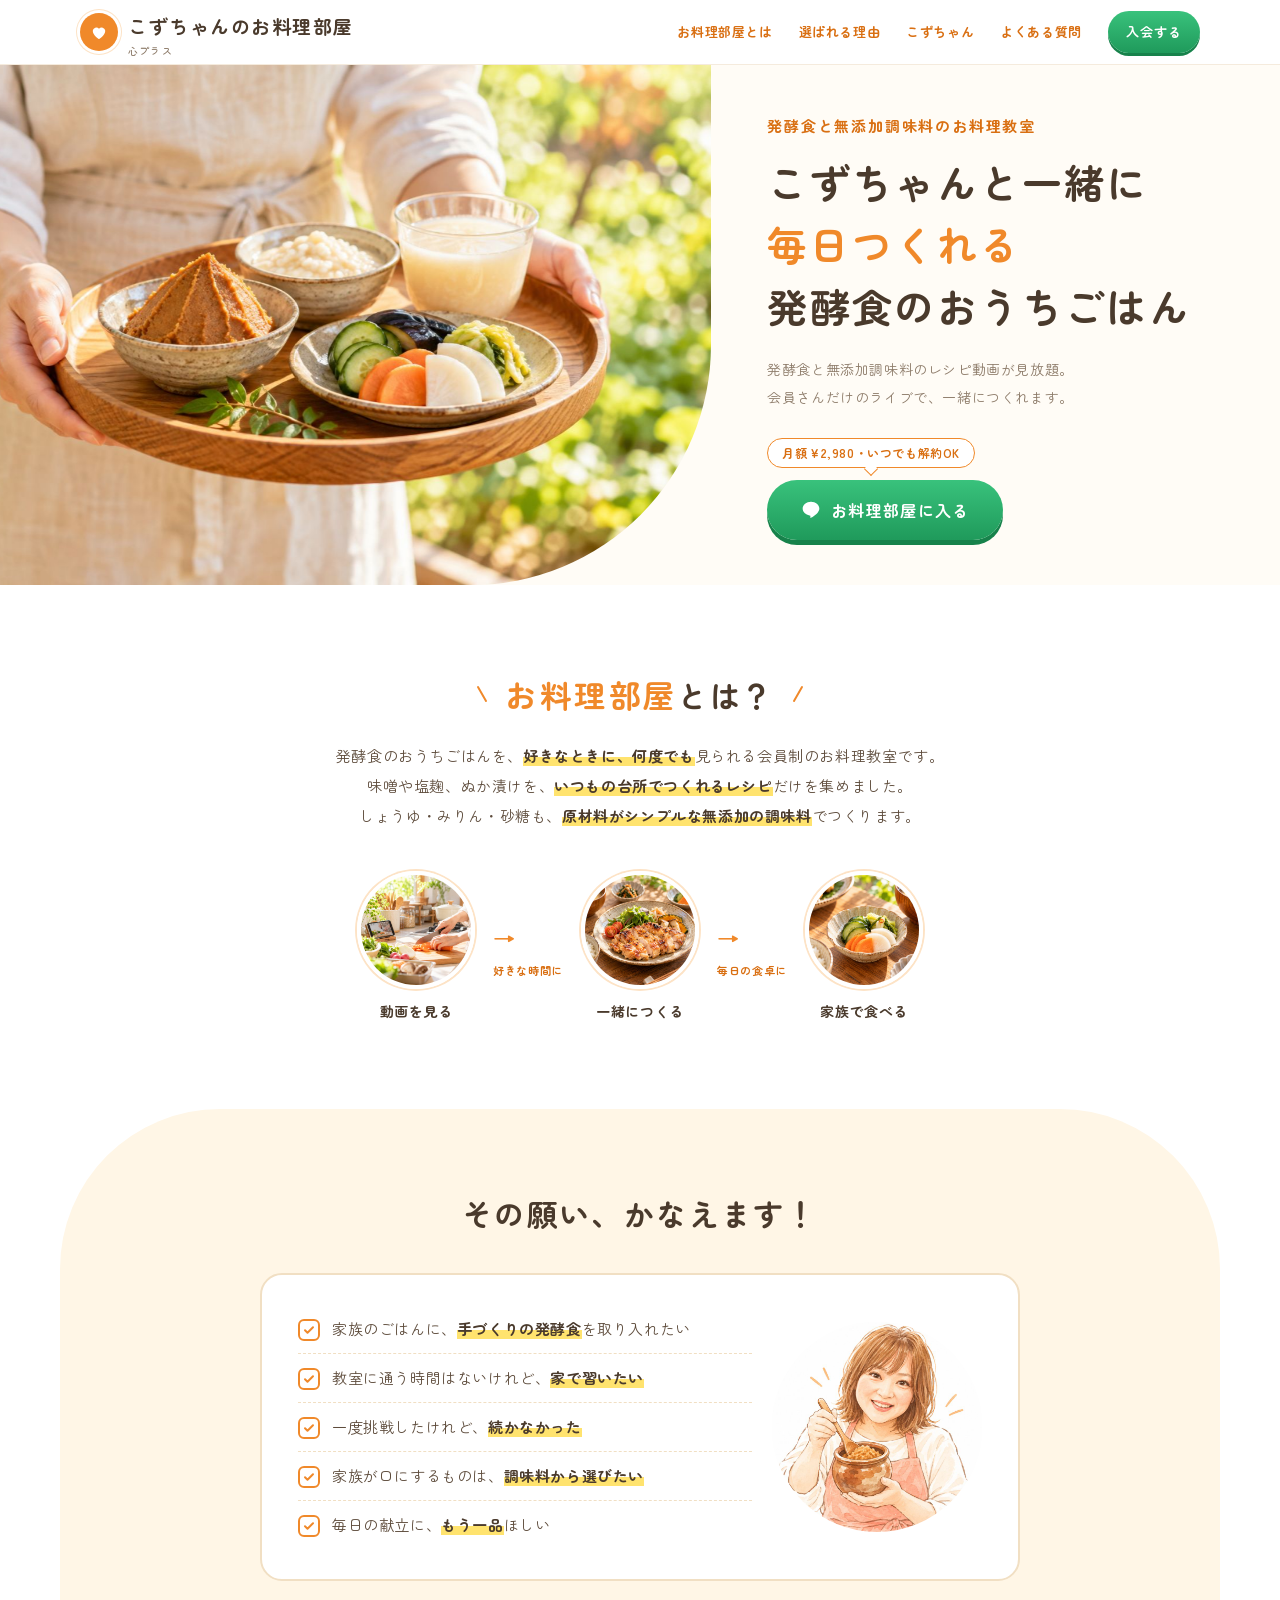
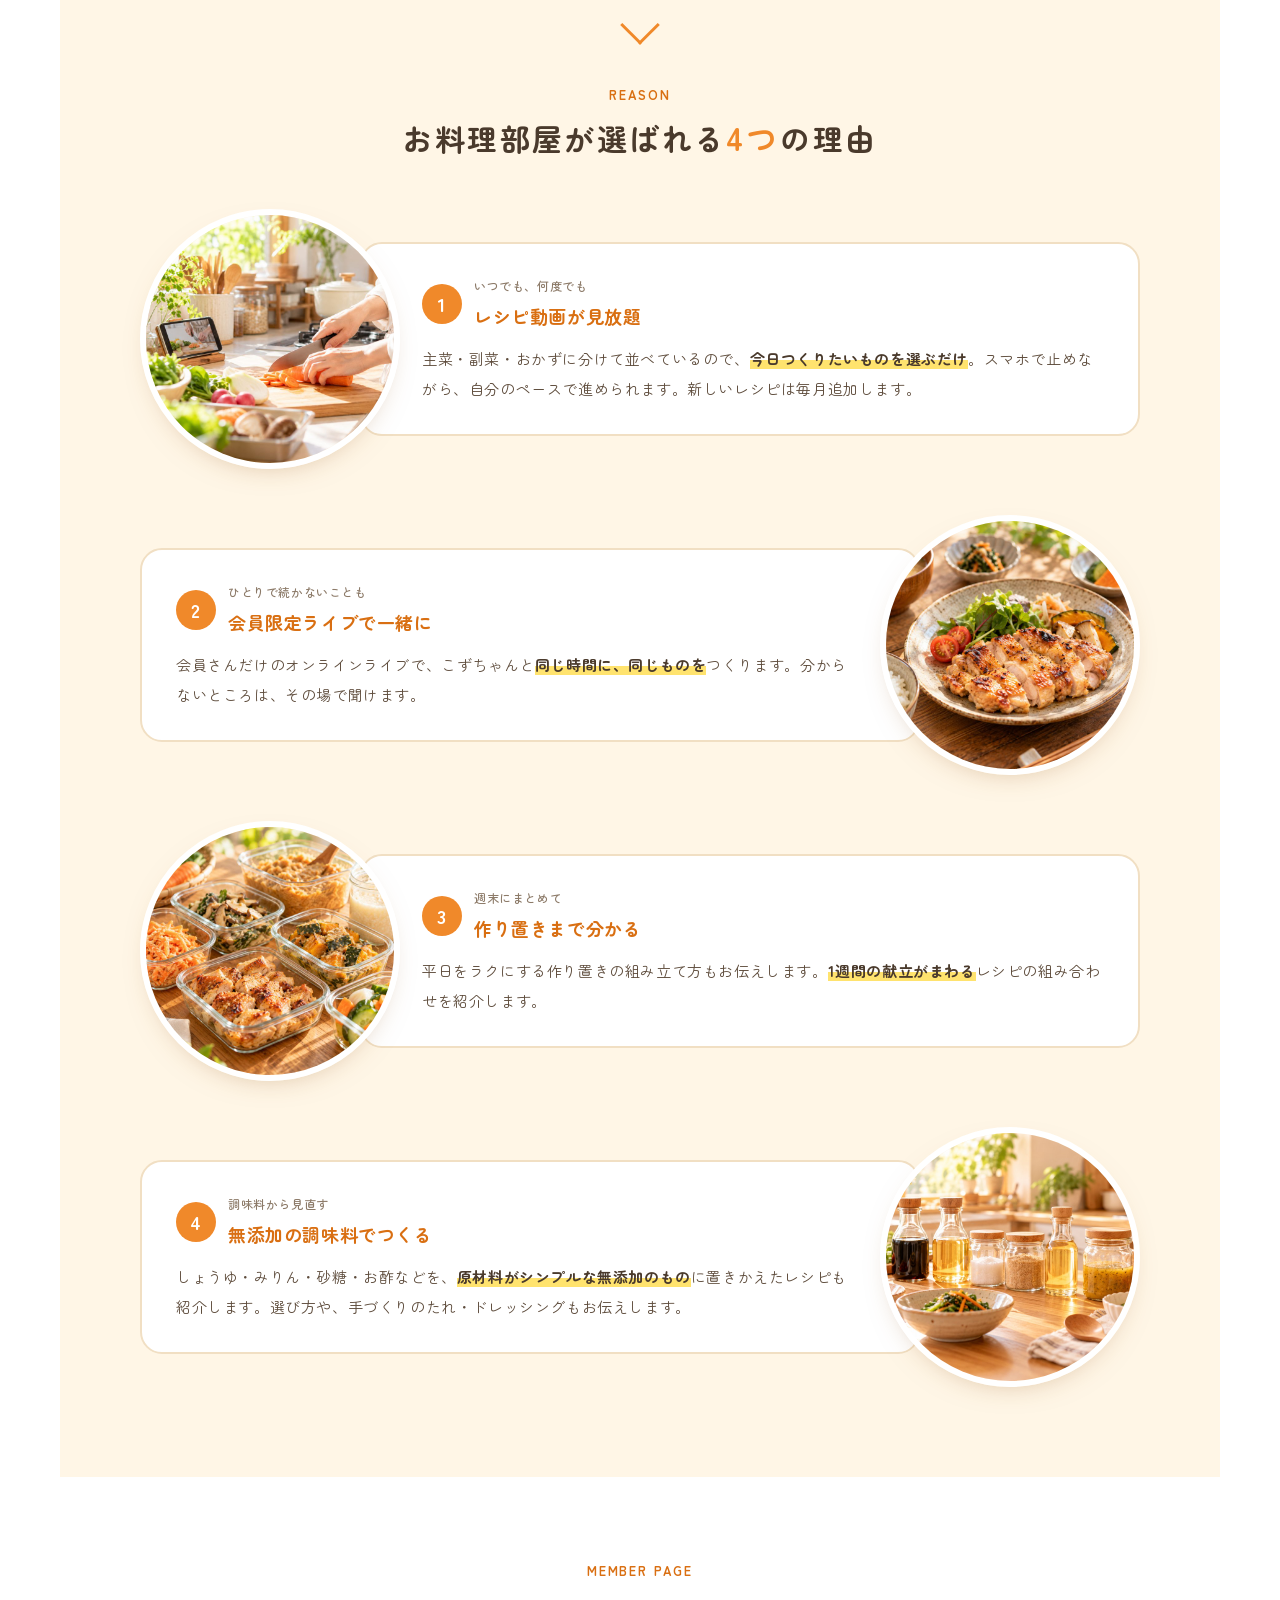
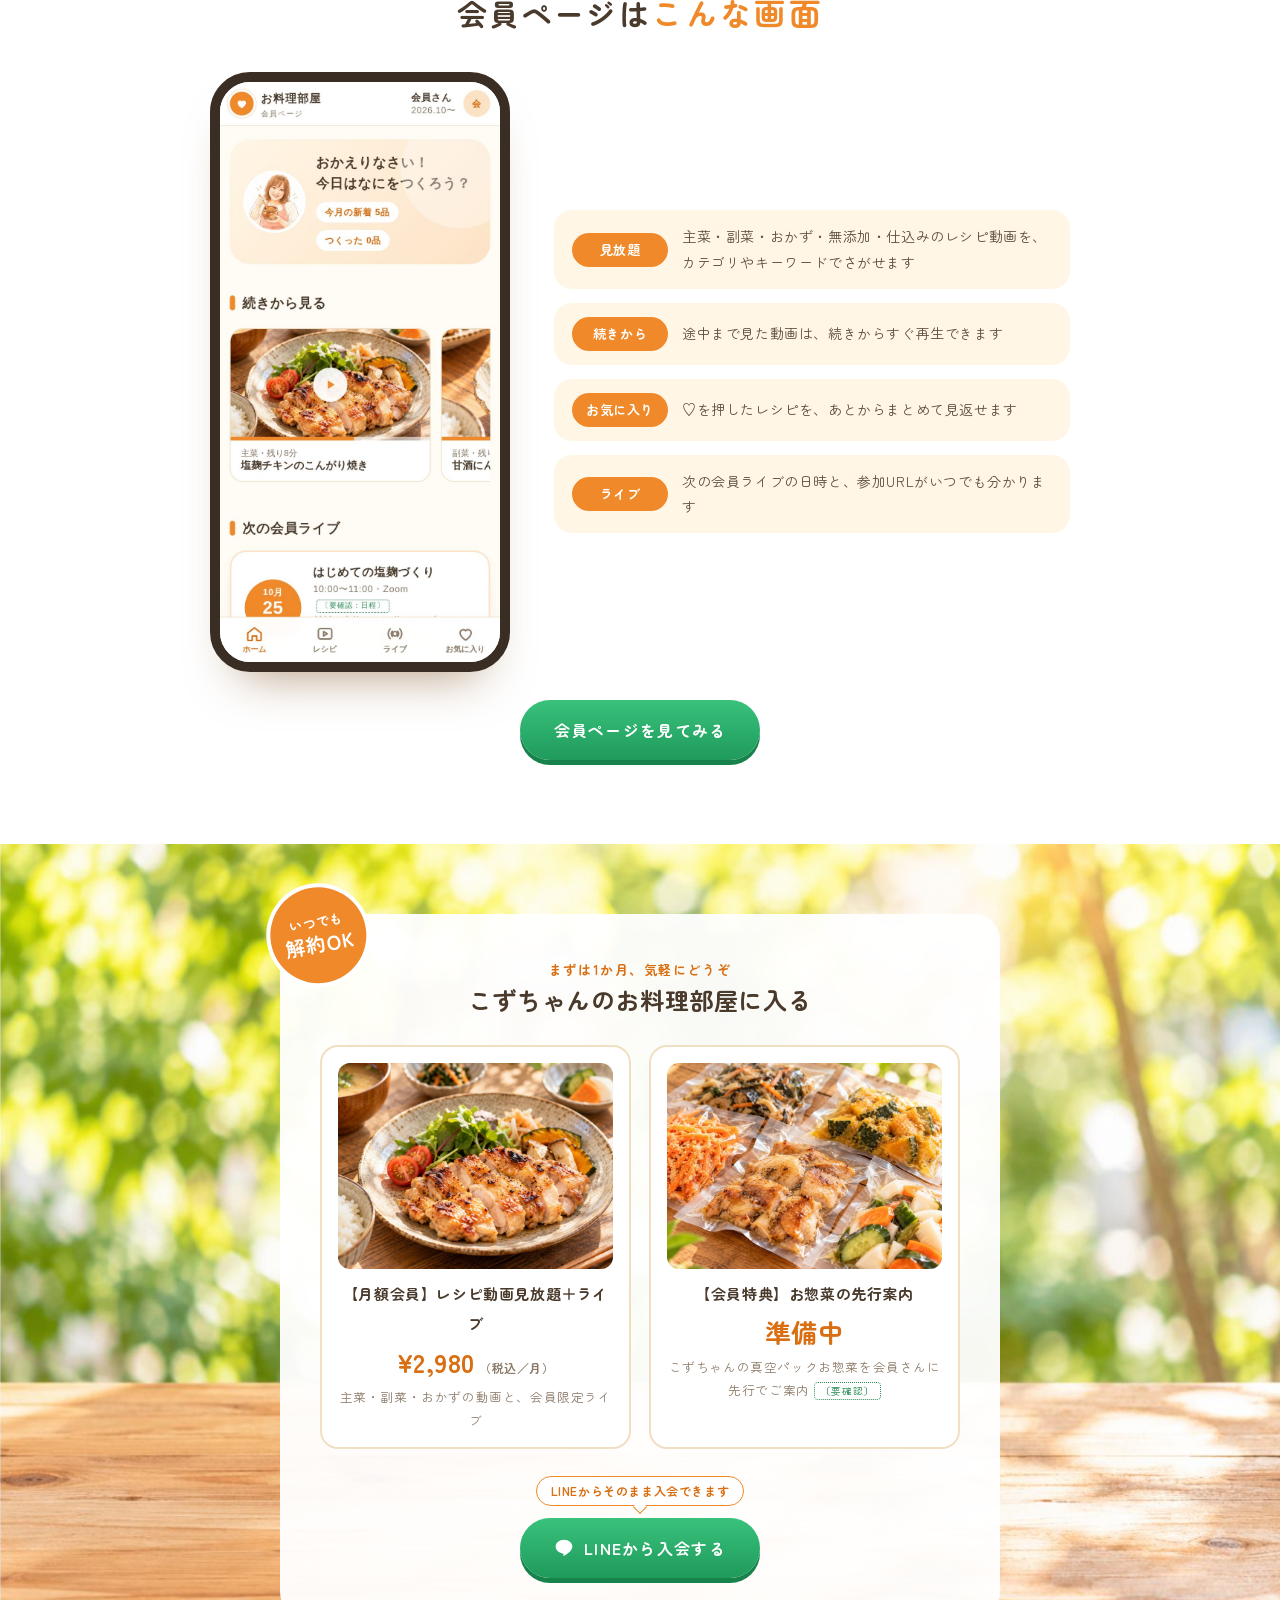
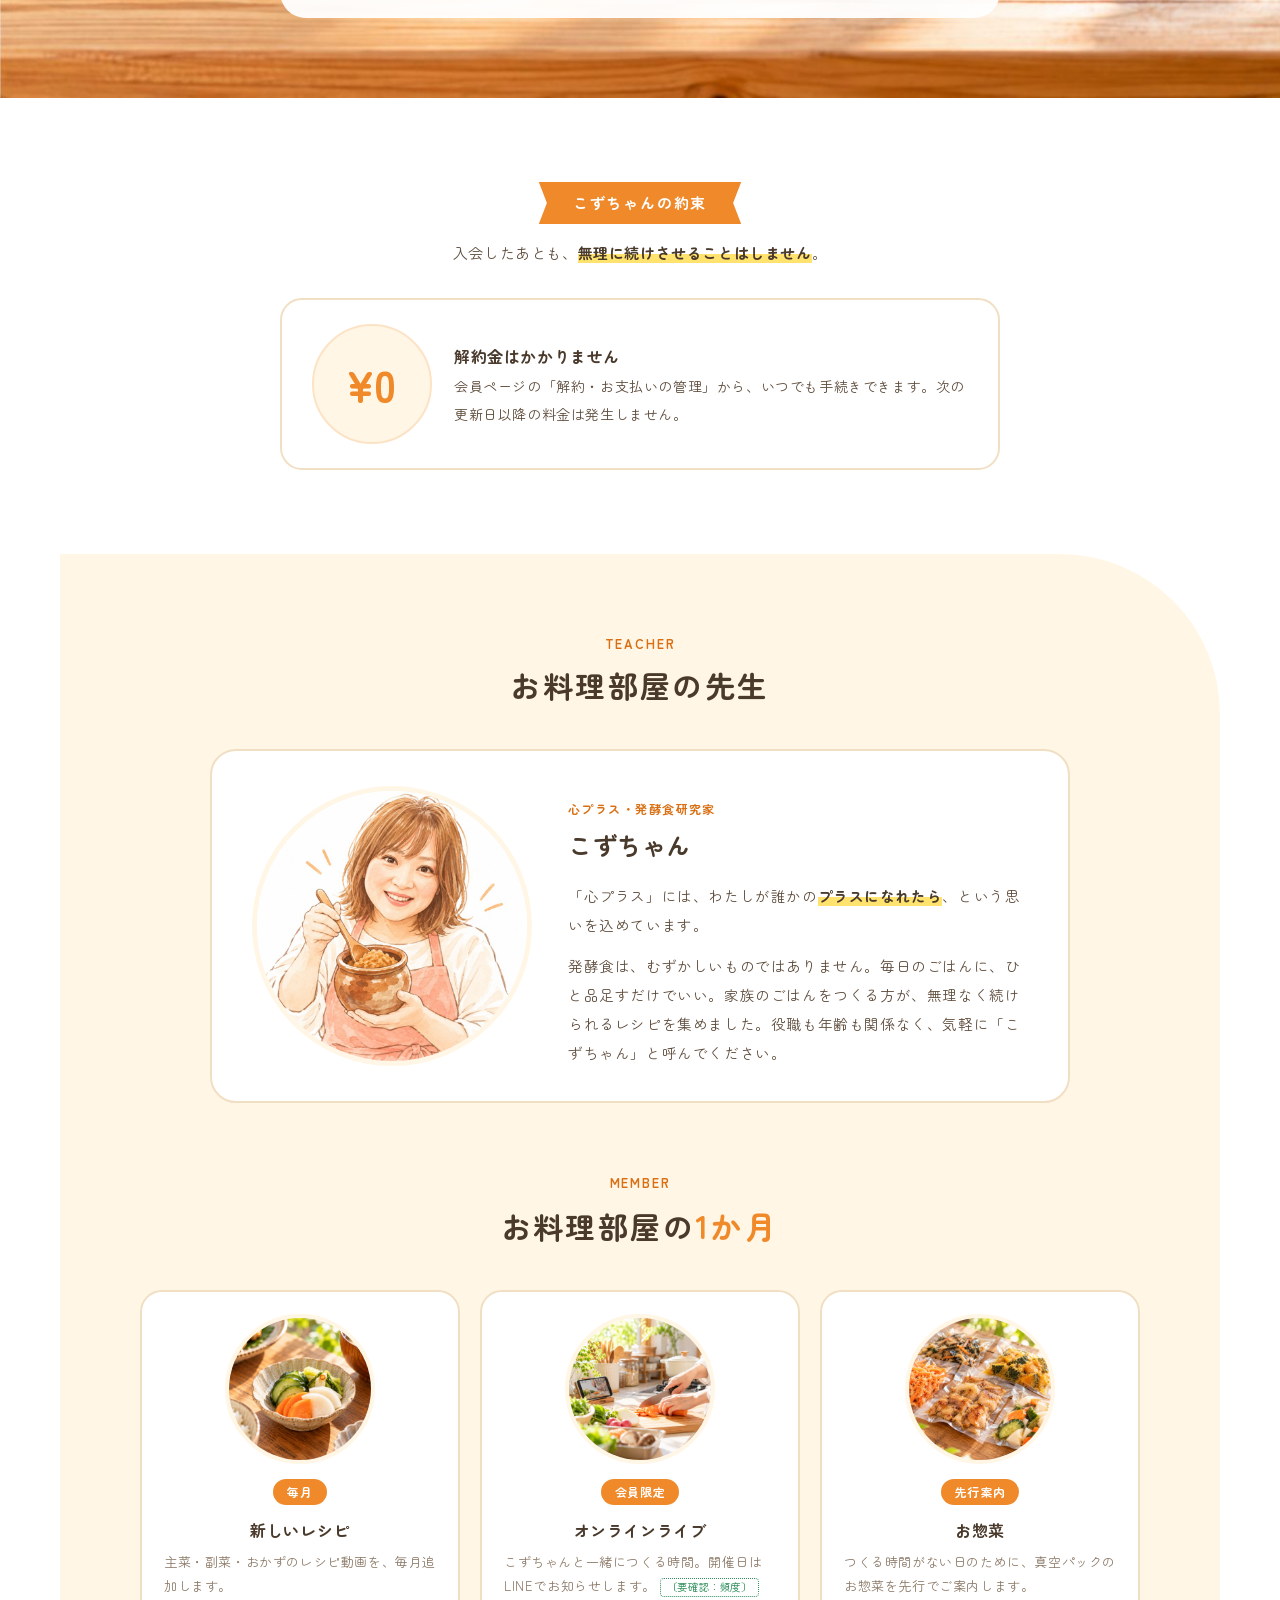
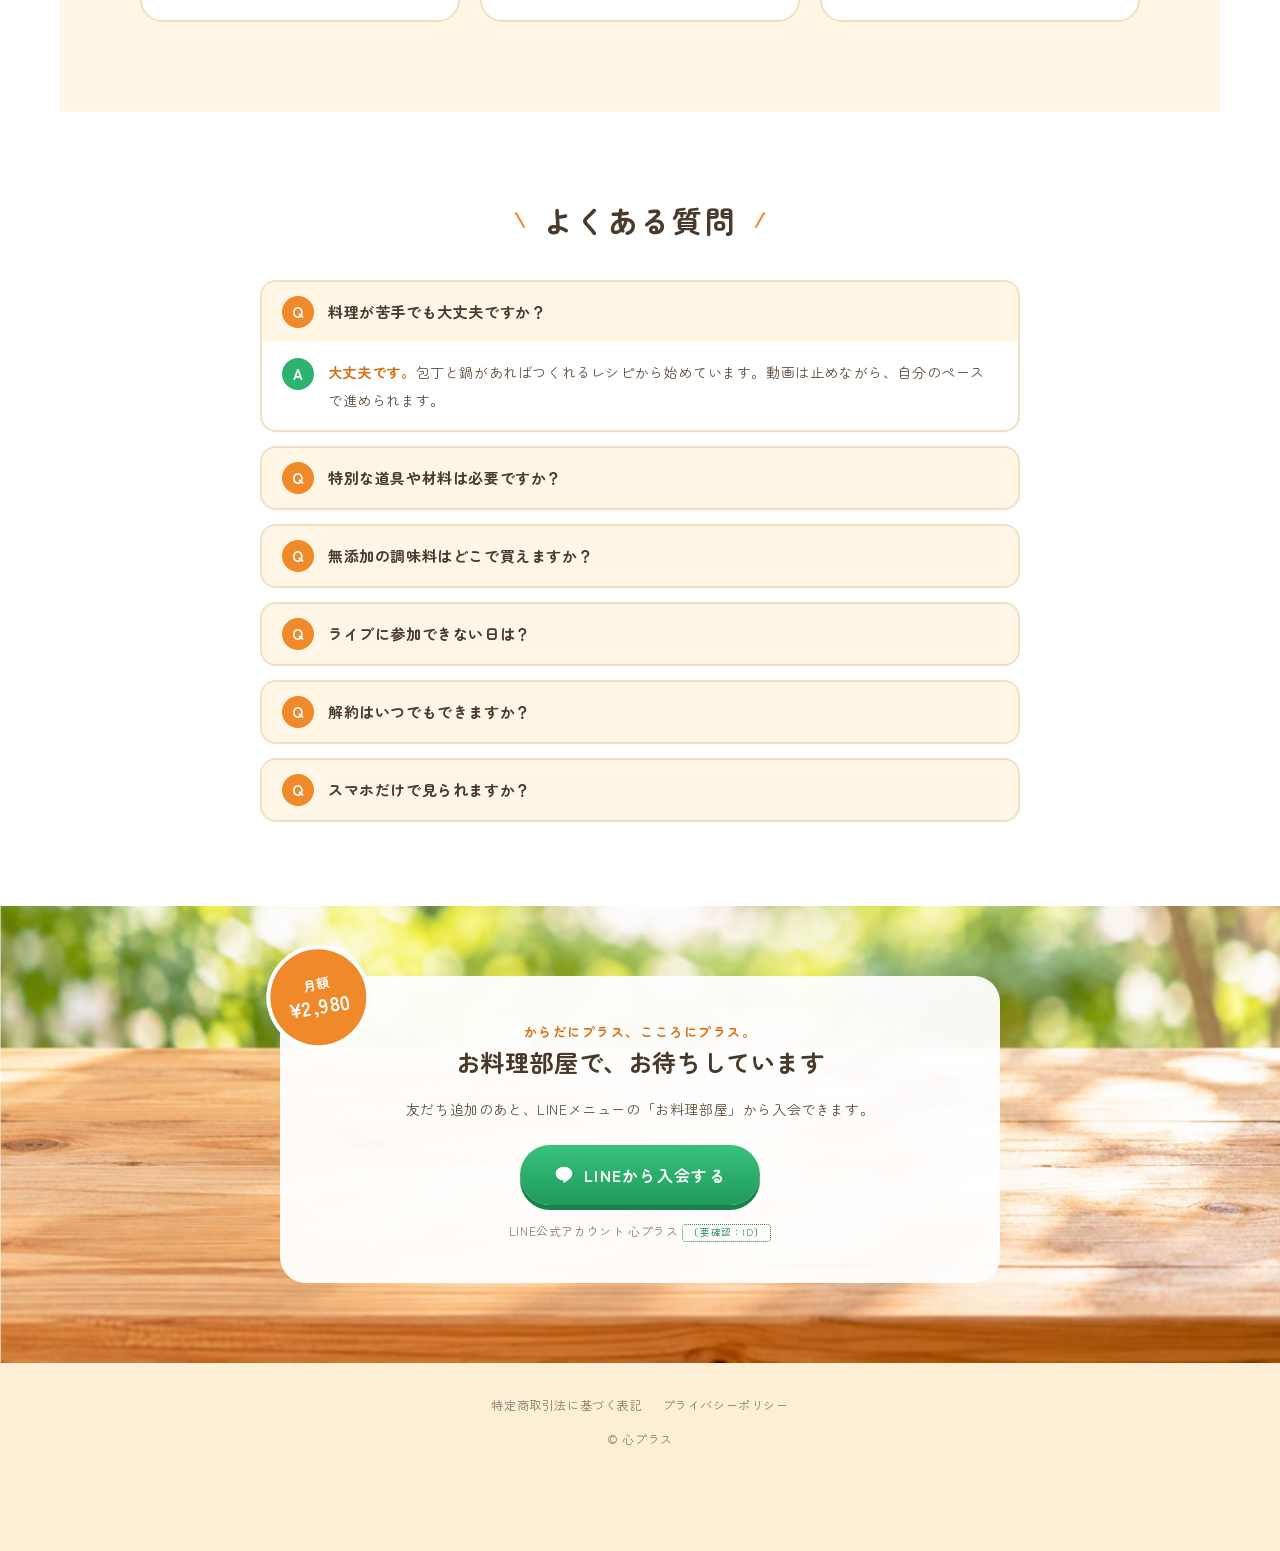
==== kokoro-lp/index.html @ d1069037 "会員ページ(見放題)作り直し・特商法/プライバシーポリシー追加" ====
<!doctype html>
<html lang="ja">
<head>
<meta charset="utf-8">
<meta name="viewport" content="width=device-width, initial-scale=1">
<title>こずちゃんのお料理部屋｜発酵食と無添加調味料のオンライン料理教室・月額制｜心プラス（石川）</title>
<meta name="description" content="こずちゃんと一緒に、毎日つくれる発酵食と無添加調味料のおうちごはん。主菜・副菜・おかずのレシピ動画見放題と会員限定ライブ。月額2,980円・いつでも解約OK。">
<meta name="robots" content="noindex,nofollow">
<meta name="theme-color" content="#F0892A">
<link rel="preconnect" href="https://fonts.googleapis.com">
<link rel="preconnect" href="https://fonts.gstatic.com" crossorigin>
<link rel="stylesheet" href="https://fonts.googleapis.com/css2?family=Zen+Maru+Gothic:wght@400;500;700&display=swap">
<link rel="stylesheet" href="style.css">
<link rel="stylesheet" href="ui.css">
<style>
.mshow{display:grid;grid-template-columns:300px 1fr;gap:44px;align-items:center;max-width:860px;margin:34px auto 0}
.mphone{border:10px solid #3a2e24;border-radius:40px;overflow:hidden;aspect-ratio:390/780;box-shadow:0 30px 50px -30px rgba(120,70,20,.6);background:#fff}
.mphone img{width:100%;height:100%;object-fit:cover;object-position:top}
.mlist{display:grid;gap:14px}
.mlist li{display:grid;grid-template-columns:96px 1fr;gap:14px;align-items:center;background:var(--cream);border-radius:18px;padding:14px 18px}
.mlist b{display:grid;place-items:center;background:var(--orange);color:#fff;border-radius:999px;font-size:13px;padding:4px 0}
.mlist span{font-size:14px;line-height:1.8}
@media(max-width:760px){.mshow{grid-template-columns:1fr;gap:26px}.mphone{width:min(250px,70vw);margin:0 auto}.mlist li{grid-template-columns:84px 1fr;padding:12px 14px}}
</style>
</head>
<body>

<header class="hd">
  <div class="w">
    <a class="logo" href="#top"><i><svg width="20" height="20" viewBox="0 0 24 24" fill="#fff" aria-hidden="true"><path d="M12 20.5s-7.5-4.4-7.5-10A4.3 4.3 0 0 1 12 8a4.3 4.3 0 0 1 7.5 2.5c0 5.6-7.5 10-7.5 10z"/></svg></i><span>こずちゃんのお料理部屋<small>心プラス</small></span></a>
    <nav class="nav">
      <a href="#about">お料理部屋とは</a>
      <a href="#reason">選ばれる理由</a>
      <a href="#teacher">こずちゃん</a>
      <a href="#faq">よくある質問</a>
      <a class="btn btn--s" href="#join">入会する</a>
    </nav>
  </div>
</header>

<section class="hero" id="top">
  <div class="hero-grid">
    <div class="hero-ph"><img src="img/hero.jpg" alt="味噌・麹・ぬか漬け・甘酒をのせたお盆" fetchpriority="high"></div>
    <div class="hero-tx">
      <p class="ey">発酵食と無添加調味料のお料理教室</p>
      <h1>こずちゃんと一緒に<br><span>毎日つくれる</span><br>発酵食のおうちごはん</h1>
      <p class="sub">発酵食と無添加調味料のレシピ動画が見放題。<br>会員さんだけのライブで、一緒につくれます。</p>
      <div class="cta-wrap" style="text-align:inherit">
        <span class="bubble">月額 ¥2,980・いつでも解約OK</span><br>
        <a class="btn" href="#join"><svg width="20" height="20" viewBox="0 0 24 24" fill="currentColor" aria-hidden="true"><path d="M12 2C6.48 2 2 5.73 2 10.32c0 4.1 3.55 7.54 8.35 8.2.32.07.77.22.88.5.1.25.07.65.03.9l-.14.85c-.04.25-.2.98.86.53 1.06-.44 5.7-3.36 7.78-5.75C21.1 13.9 22 12.2 22 10.32 22 5.73 17.52 2 12 2z"/></svg>お料理部屋に入る</a>
      </div>
    </div>
  </div>
</section>

<section class="sec" id="about">
  <div class="w">
    <h2 class="h2 ttl"><span><span class="or">お料理部屋</span>とは？</span></h2>
    <p class="lead">発酵食のおうちごはんを、<span class="mk">好きなときに、何度でも</span>見られる会員制のお料理教室です。<br>味噌や塩麹、ぬか漬けを、<span class="mk">いつもの台所でつくれるレシピ</span>だけを集めました。<br>しょうゆ・みりん・砂糖も、<span class="mk">原材料がシンプルな無添加の調味料</span>でつくります。</p>
    <div class="flow">
      <div class="st"><img src="img/online.jpg" alt="スマホでレシピ動画を見ながら料理する様子" loading="lazy">動画を見る</div>
      <div class="ar">→<small>好きな時間に</small></div>
      <div class="st"><img src="img/main.jpg" alt="塩麹で焼いた鶏肉の主菜" loading="lazy">一緒につくる</div>
      <div class="ar">→<small>毎日の食卓に</small></div>
      <div class="st"><img src="img/side.jpg" alt="ぬか漬けの小鉢" loading="lazy">家族で食べる</div>
    </div>
  </div>
</section>

<section style="background:#fff">
  <div class="arch">
    <div class="w">
      <h2 class="h2">その願い、かなえます！</h2>
      <div class="wish">
        <ul>
          <li><i><svg width="12" height="12" viewBox="0 0 24 24" fill="none" stroke="#F0892A" stroke-width="4" stroke-linecap="round" stroke-linejoin="round"><path d="M4 12.5l5 5L20 6.5"/></svg></i><span>家族のごはんに、<span class="mk">手づくりの発酵食</span>を取り入れたい</span></li>
          <li><i><svg width="12" height="12" viewBox="0 0 24 24" fill="none" stroke="#F0892A" stroke-width="4" stroke-linecap="round" stroke-linejoin="round"><path d="M4 12.5l5 5L20 6.5"/></svg></i><span>教室に通う時間はないけれど、<span class="mk">家で習いたい</span></span></li>
          <li><i><svg width="12" height="12" viewBox="0 0 24 24" fill="none" stroke="#F0892A" stroke-width="4" stroke-linecap="round" stroke-linejoin="round"><path d="M4 12.5l5 5L20 6.5"/></svg></i><span>一度挑戦したけれど、<span class="mk">続かなかった</span></span></li>
          <li><i><svg width="12" height="12" viewBox="0 0 24 24" fill="none" stroke="#F0892A" stroke-width="4" stroke-linecap="round" stroke-linejoin="round"><path d="M4 12.5l5 5L20 6.5"/></svg></i><span>家族が口にするものは、<span class="mk">調味料から選びたい</span></span></li>
          <li><i><svg width="12" height="12" viewBox="0 0 24 24" fill="none" stroke="#F0892A" stroke-width="4" stroke-linecap="round" stroke-linejoin="round"><path d="M4 12.5l5 5L20 6.5"/></svg></i><span>毎日の献立に、<span class="mk">もう一品</span>ほしい</span></li>
        </ul>
        <img src="img/kozu.jpg" alt="味噌の壺を持つこずちゃんのイラスト" loading="lazy">
      </div>
      <span class="chev" aria-hidden="true"></span>

      <h2 class="h2" id="reason" style="margin-top:46px"><span class="h2-sm">REASON</span>お料理部屋が選ばれる<span class="or">4つ</span>の理由</h2>
      <div class="rs">
        <div class="r">
          <div class="ph"><img src="img/online.jpg" alt="スマホの動画を見ながら料理する手元" loading="lazy"></div>
          <div class="bd">
            <p class="no"><b>1</b><span><small>いつでも、何度でも</small>レシピ動画が見放題</span></p>
            <p>主菜・副菜・おかずに分けて並べているので、<span class="mk">今日つくりたいものを選ぶだけ</span>。スマホで止めながら、自分のペースで進められます。新しいレシピは毎月追加します。</p>
          </div>
        </div>
        <div class="r r--rev">
          <div class="ph"><img src="img/main.jpg" alt="塩麹で焼いた鶏もも肉" loading="lazy"></div>
          <div class="bd">
            <p class="no"><b>2</b><span><small>ひとりで続かないことも</small>会員限定ライブで一緒に</span></p>
            <p>会員さんだけのオンラインライブで、こずちゃんと<span class="mk">同じ時間に、同じものを</span>つくります。分からないところは、その場で聞けます。</p>
          </div>
        </div>
        <div class="r">
          <div class="ph"><img src="img/okazu.jpg" alt="保存容器に入った作り置きおかず" loading="lazy"></div>
          <div class="bd">
            <p class="no"><b>3</b><span><small>週末にまとめて</small>作り置きまで分かる</span></p>
            <p>平日をラクにする作り置きの組み立て方もお伝えします。<span class="mk">1週間の献立がまわる</span>レシピの組み合わせを紹介します。</p>
          </div>
        </div>
        <div class="r r--rev">
          <div class="ph"><img src="img/mutenka.jpg" alt="ガラス瓶に入った無添加の調味料と和え物" loading="lazy"></div>
          <div class="bd">
            <p class="no"><b>4</b><span><small>調味料から見直す</small>無添加の調味料でつくる</span></p>
            <p>しょうゆ・みりん・砂糖・お酢などを、<span class="mk">原材料がシンプルな無添加のもの</span>に置きかえたレシピも紹介します。選び方や、手づくりのたれ・ドレッシングもお伝えします。</p>
          </div>
        </div>
      </div>
    </div>
  </div>
</section>

<section class="sec" id="member" style="background:#fff">
  <div class="w">
    <h2 class="h2"><span class="h2-sm">MEMBER PAGE</span>会員ページは<span class="or">こんな画面</span></h2>
    <div class="mshow">
      <div class="mphone"><img src="img/member-shot.jpg" alt="会員ページの画面：続きから見る・次のライブ・レシピ動画" loading="lazy"></div>
      <ul class="mlist">
        <li><b>見放題</b><span>主菜・副菜・おかず・無添加・仕込みのレシピ動画を、カテゴリやキーワードでさがせます</span></li>
        <li><b>続きから</b><span>途中まで見た動画は、続きからすぐ再生できます</span></li>
        <li><b>お気に入り</b><span>♡を押したレシピを、あとからまとめて見返せます</span></li>
        <li><b>ライブ</b><span>次の会員ライブの日時と、参加URLがいつでも分かります</span></li>
      </ul>
    </div>
    <div class="cta-wrap" style="margin-top:28px"><a class="btn" href="member.html">会員ページを見てみる</a></div>
  </div>
</section>

<section class="cta-band" id="join">
  <div class="w">
    <div class="cta-box">
      <span class="badge"><span>いつでも<b>解約OK</b></span></span>
      <h3><span class="s">まずは1か月、気軽にどうぞ</span>こずちゃんのお料理部屋に入る</h3>
      <div class="plans">
        <div class="plan">
          <img src="img/main.jpg" alt="レシピ動画の主菜" loading="lazy">
          <h4>【月額会員】レシピ動画見放題＋ライブ</h4>
          <p class="pr">¥2,980<small>（税込／月）</small></p>
          <p>主菜・副菜・おかずの動画と、会員限定ライブ</p>
        </div>
        <div class="plan">
          <img src="img/deli.jpg" alt="真空パックのお惣菜" loading="lazy">
          <h4>【会員特典】お惣菜の先行案内</h4>
          <p class="pr">準備中</p>
          <p>こずちゃんの真空パックお惣菜を会員さんに先行でご案内<span class="tbd">〔要確認〕</span></p>
        </div>
      </div>
      <span class="bubble">LINEからそのまま入会できます</span><br>
      <a class="btn" href="#"><svg width="20" height="20" viewBox="0 0 24 24" fill="currentColor" aria-hidden="true"><path d="M12 2C6.48 2 2 5.73 2 10.32c0 4.1 3.55 7.54 8.35 8.2.32.07.77.22.88.5.1.25.07.65.03.9l-.14.85c-.04.25-.2.98.86.53 1.06-.44 5.7-3.36 7.78-5.75C21.1 13.9 22 12.2 22 10.32 22 5.73 17.52 2 12 2z"/></svg>LINEから入会する</a>
    </div>
  </div>
</section>

<section class="sec">
  <div class="w">
    <span class="ribbon">こずちゃんの約束</span>
    <p class="lead" style="margin-top:6px">入会したあとも、<span class="mk">無理に続けさせることはしません</span>。</p>
    <div class="promise">
      <span class="ic">¥0</span>
      <div><p style="font-weight:700;color:var(--ink);font-size:16px">解約金はかかりません</p><p style="font-size:14px">会員ページの「解約・お支払いの管理」から、いつでも手続きできます。次の更新日以降の料金は発生しません。</p></div>
    </div>
  </div>
</section>

<section style="background:#fff">
  <div class="arch arch--r">
    <div class="w">
      <h2 class="h2" id="teacher"><span class="h2-sm">TEACHER</span>お料理部屋の先生</h2>
      <div class="teacher">
        <img src="img/kozu.jpg" alt="こずちゃんのイラスト" loading="lazy">
        <div>
          <p class="nm"><small>心プラス・発酵食研究家</small>こずちゃん</p>
          <p>「心プラス」には、わたしが誰かの<span class="mk">プラスになれたら</span>、という思いを込めています。</p>
          <p>発酵食は、むずかしいものではありません。毎日のごはんに、ひと品足すだけでいい。家族のごはんをつくる方が、無理なく続けられるレシピを集めました。役職も年齢も関係なく、気軽に「こずちゃん」と呼んでください。</p>
        </div>
      </div>

      <h2 class="h2" style="margin-top:70px"><span class="h2-sm">MEMBER</span>お料理部屋の<span class="or">1か月</span></h2>
      <div class="month">
        <div class="mo"><img src="img/side.jpg" alt="ぬか漬けの副菜" loading="lazy"><span class="tg">毎月</span><h3>新しいレシピ</h3><p>主菜・副菜・おかずのレシピ動画を、毎月追加します。</p></div>
        <div class="mo"><img src="img/online.jpg" alt="オンラインで料理する様子" loading="lazy"><span class="tg">会員限定</span><h3>オンラインライブ</h3><p>こずちゃんと一緒につくる時間。開催日はLINEでお知らせします。<span class="tbd">〔要確認：頻度〕</span></p></div>
        <div class="mo"><img src="img/deli.jpg" alt="真空パックのお惣菜" loading="lazy"><span class="tg">先行案内</span><h3>お惣菜</h3><p>つくる時間がない日のために、真空パックのお惣菜を先行でご案内します。</p></div>
      </div>
    </div>
  </div>
</section>

<section class="sec" id="faq" style="background:#fff">
  <div class="w">
    <h2 class="h2 ttl"><span>よくある質問</span></h2>
    <div class="faq">
      <details open><summary><span class="q">Q</span>料理が苦手でも大丈夫ですか？</summary><div class="a"><i>A</i><p><b>大丈夫です。</b>包丁と鍋があればつくれるレシピから始めています。動画は止めながら、自分のペースで進められます。</p></div></details>
      <details><summary><span class="q">Q</span>特別な道具や材料は必要ですか？</summary><div class="a"><i>A</i><p>基本はスーパーで手に入る材料と、ご家庭にある道具でつくれます。必要なものがあるレシピは、動画の最初にお伝えします。</p></div></details>
      <details><summary><span class="q">Q</span>無添加の調味料はどこで買えますか？</summary><div class="a"><i>A</i><p>スーパーや通販で手に入るものを、レシピの中でご紹介します。<span class="tbd">〔要確認〕</span></p></div></details>
      <details><summary><span class="q">Q</span>ライブに参加できない日は？</summary><div class="a"><i>A</i><p>ライブはアーカイブとして残しますので、あとから見られます。<span class="tbd">〔要確認〕</span></p></div></details>
      <details><summary><span class="q">Q</span>解約はいつでもできますか？</summary><div class="a"><i>A</i><p><b>いつでもできます。</b>解約金はかからず、次の更新日以降の料金は発生しません。</p></div></details>
      <details><summary><span class="q">Q</span>スマホだけで見られますか？</summary><div class="a"><i>A</i><p>はい。LINEから会員ページを開くと、そのままスマホで動画を見られます。アプリのインストールは不要です。</p></div></details>
    </div>
  </div>
</section>

<section class="cta-band">
  <div class="w">
    <div class="cta-box">
      <span class="badge"><span>月額<b>¥2,980</b></span></span>
      <h3><span class="s">からだにプラス、こころにプラス。</span>お料理部屋で、お待ちしています</h3>
      <p style="font-size:14px;margin:14px 0 22px">友だち追加のあと、LINEメニューの「お料理部屋」から入会できます。</p>
      <a class="btn" href="#"><svg width="20" height="20" viewBox="0 0 24 24" fill="currentColor" aria-hidden="true"><path d="M12 2C6.48 2 2 5.73 2 10.32c0 4.1 3.55 7.54 8.35 8.2.32.07.77.22.88.5.1.25.07.65.03.9l-.14.85c-.04.25-.2.98.86.53 1.06-.44 5.7-3.36 7.78-5.75C21.1 13.9 22 12.2 22 10.32 22 5.73 17.52 2 12 2z"/></svg>LINEから入会する</a>
      <p style="font-size:12px;color:var(--muted);margin-top:14px">LINE公式アカウント 心プラス<span class="tbd">〔要確認：ID〕</span></p>
    </div>
  </div>
</section>

<footer class="ft">
  <nav><a href="tokushoho.html">特定商取引法に基づく表記</a><a href="privacy.html">プライバシーポリシー</a></nav>
  <p>© 心プラス</p>
</footer>

<div class="sticky"><a class="btn" href="#join">お料理部屋に入る</a><span class="pr">月¥2,980</span></div>
<script src="ui.js" defer></script>
</body>
</html>
---- kokoro-lp/style.css ----
:root{
  --cream:#FFF6E6; --cream-2:#FDEFD6; --paper:#FFFCF6;
  --orange:#F0892A; --orange-d:#D96F12; --orange-soft:#FDE3C6;
  --green:#2DB36F; --green-d:#1F9A5B;
  --ink:#4A3A2C; --text:#5E4C3C; --muted:#8C7A68; --line:#F1DFC3;
  --mark:linear-gradient(transparent 58%, #FFE36E 58%);
  --round:"Zen Maru Gothic","Hiragino Maru Gothic ProN","Hiragino Sans",sans-serif;
}
*,*::before,*::after{box-sizing:border-box}
html{scroll-behavior:smooth}
body{margin:0;background:#fff;color:var(--text);font-family:var(--round);font-size:15px;line-height:2;letter-spacing:.04em;-webkit-font-smoothing:antialiased}
img{display:block;max-width:100%;height:auto}
h1,h2,h3,h4,p{margin:0}
ul{margin:0;padding:0;list-style:none}
a{color:inherit;text-decoration:none}
.w{max-width:1040px;margin:0 auto;padding:0 20px}
.mk{background:var(--mark);font-weight:700;color:var(--ink)}
.or{color:var(--orange);font-weight:700}

/* header */
.hd{position:sticky;top:0;z-index:20;background:rgba(255,255,255,.96);backdrop-filter:blur(6px);border-bottom:1px solid #F5EBDD}
.hd .w{display:flex;align-items:center;justify-content:space-between;height:64px;max-width:1160px}
.logo{display:flex;align-items:center;gap:10px;font-weight:700;color:var(--ink);font-size:19px;letter-spacing:.08em}
.logo i{width:38px;height:38px;border-radius:50%;background:var(--orange);display:grid;place-items:center;box-shadow:0 0 0 3px #fff,0 0 0 4px var(--orange-soft)}
.logo small{display:block;font-size:10px;color:var(--muted);letter-spacing:.12em;font-weight:500;line-height:1.2}
.nav{display:flex;gap:26px;align-items:center;font-size:13px;color:var(--orange-d);font-weight:700}
@media(max-width:820px){.nav a:not(.btn){display:none}}

/* buttons */
.btn{display:inline-flex;align-items:center;justify-content:center;gap:10px;background:linear-gradient(180deg,#39C27C,var(--green-d));color:#fff;font-weight:700;border-radius:999px;padding:14px 34px;font-size:16px;letter-spacing:.08em;box-shadow:0 5px 0 #17824B;transition:transform .15s,box-shadow .15s}
.btn:hover{transform:translateY(2px);box-shadow:0 3px 0 #17824B}
.btn--s{padding:8px 18px;font-size:13px;box-shadow:0 3px 0 #17824B}
.btn svg{flex:none}
.bubble{display:inline-block;position:relative;font-size:12px;font-weight:700;color:var(--orange-d);border:1.5px solid var(--orange);border-radius:999px;padding:2px 14px;background:#fff;margin-bottom:12px}
.bubble::after{content:"";position:absolute;left:50%;bottom:-7px;width:10px;height:10px;background:#fff;border-right:1.5px solid var(--orange);border-bottom:1.5px solid var(--orange);transform:translateX(-50%) rotate(45deg)}
.cta-wrap{text-align:center}

/* hero */
.hero{position:relative;background:var(--paper);overflow:hidden}
.hero-grid{display:grid;grid-template-columns:1.25fr 1fr;align-items:center;min-height:520px}
.hero-ph{height:100%;min-height:520px;overflow:hidden;border-radius:0 0 240px 0}
.hero-ph img{width:100%;height:100%;object-fit:cover}
.hero-tx{padding:40px 40px 40px 56px}
.hero-tx .ey{font-size:15px;color:var(--orange-d);font-weight:700;letter-spacing:.12em}
.hero h1{font-size:clamp(28px,3.4vw,40px);line-height:1.55;color:var(--ink);font-weight:700;margin:10px 0 18px;letter-spacing:.06em}
.hero h1 span{color:var(--orange)}
.hero p.sub{font-size:14px;color:var(--muted);margin-bottom:26px}
@media(max-width:820px){.hero-grid{grid-template-columns:1fr}.hero-ph{min-height:300px;border-radius:0 0 140px 0}.hero-tx{padding:30px 22px 44px;text-align:center}}

/* section heads */
.sec{padding:84px 0;position:relative}
.h2{font-size:clamp(22px,2.8vw,30px);color:var(--ink);font-weight:700;text-align:center;letter-spacing:.08em;line-height:1.6}
.h2 .or{font-size:1.05em}
.h2-sm{display:block;font-size:13px;color:var(--orange-d);letter-spacing:.14em;margin-bottom:6px}
.ttl{display:flex;align-items:center;justify-content:center;gap:14px}
.ttl::before,.ttl::after{content:"";width:18px;height:2px;background:var(--orange);border-radius:2px}
.ttl::before{transform:rotate(60deg)}.ttl::after{transform:rotate(-60deg)}
.ribbon{display:block;width:max-content;margin:0 auto 14px;background:var(--orange);color:#fff;font-weight:700;font-size:15px;letter-spacing:.12em;padding:6px 34px;position:relative;clip-path:polygon(0 0,100% 0,96% 50%,100% 100%,0 100%,4% 50%)}
.lead{max-width:680px;margin:22px auto 0;text-align:center;font-size:15px}

/* about flow */
.flow{display:flex;align-items:center;justify-content:center;gap:18px;margin-top:40px;flex-wrap:wrap}
.flow .st{display:flex;flex-direction:column;align-items:center;gap:8px;font-weight:700;color:var(--ink);font-size:14px}
.flow .st img{width:118px;height:118px;border-radius:50%;object-fit:cover;border:4px solid #fff;box-shadow:0 0 0 2px var(--orange-soft)}
.flow .ar{color:var(--orange);font-size:22px;font-weight:700}
.flow .ar small{display:block;font-size:11px;color:var(--orange-d);letter-spacing:.06em}

/* arch panel */
.arch{background:var(--cream);border-radius:160px 160px 0 0;padding:80px 0 90px;margin:0 auto;max-width:1160px}
.arch--r{border-radius:0 160px 0 0}
.arch--l{border-radius:160px 0 0 0}
@media(max-width:700px){.arch{border-radius:80px 80px 0 0}.arch--r{border-radius:0 80px 0 0}.arch--l{border-radius:80px 0 0 0}}

/* wishes */
.wish{display:grid;grid-template-columns:1fr 210px;align-items:center;gap:20px;background:#fff;border-radius:22px;padding:30px 36px;max-width:760px;margin:36px auto 0;border:2px solid var(--line)}
.wish li{display:flex;gap:12px;align-items:flex-start;padding:9px 0;border-bottom:1px dashed var(--line);font-size:15px}
.wish li:last-child{border-bottom:0}
.wish li i{flex:none;width:22px;height:22px;border-radius:6px;border:2px solid var(--orange);display:grid;place-items:center;margin-top:5px}
.wish img{width:210px;border-radius:50%}
@media(max-width:700px){.wish{grid-template-columns:1fr;padding:24px 20px}.wish img{width:170px;margin:0 auto;order:-1}}
.chev{display:block;margin:30px auto 0;width:28px;height:28px;border-right:3px solid var(--orange);border-bottom:3px solid var(--orange);transform:rotate(45deg)}

/* reasons */
.rs{margin-top:46px;display:flex;flex-direction:column;gap:46px}
.r{display:grid;grid-template-columns:260px 1fr;align-items:center;gap:0}
.r .ph{width:260px;height:260px;border-radius:50%;overflow:hidden;border:6px solid #fff;box-shadow:0 10px 30px -18px rgba(150,90,30,.5);position:relative;z-index:1}
.r .ph img{width:100%;height:100%;object-fit:cover}
.r .bd{background:#fff;border-radius:22px;padding:30px 34px 30px 60px;margin-left:-40px;border:2px solid var(--line)}
.r .no{display:inline-flex;align-items:center;gap:12px;color:var(--orange-d);font-weight:700;font-size:18px;margin-bottom:10px}
.r .no b{width:40px;height:40px;border-radius:50%;background:var(--orange);color:#fff;display:grid;place-items:center;font-size:19px}
.r .no small{display:block;font-size:12px;color:var(--muted);font-weight:500}
.r--rev{grid-template-columns:1fr 260px}
.r--rev .ph{order:2}
.r--rev .bd{margin:0 -40px 0 0;padding:30px 60px 30px 34px}
@media(max-width:760px){.r,.r--rev{grid-template-columns:1fr;justify-items:center}.r .ph,.r--rev .ph{order:0;width:220px;height:220px}.r .bd,.r--rev .bd{margin:-40px 0 0;padding:56px 22px 26px}}

/* cta photo band */
.cta-band{position:relative;padding:70px 0 80px;background:url(img/cta-bg.jpg) center bottom/cover no-repeat}
.cta-box{position:relative;background:rgba(255,255,255,.95);border-radius:26px;max-width:720px;margin:0 auto;padding:46px 40px 40px;text-align:center}
.cta-box .badge{position:absolute;left:-18px;top:-26px;width:96px;height:96px;border-radius:50%;background:var(--orange);color:#fff;display:grid;place-items:center;text-align:center;font-weight:700;font-size:13px;line-height:1.35;transform:rotate(-10deg);box-shadow:0 0 0 4px #fff}
.cta-box .badge b{font-size:20px;display:block}
.cta-box h3{font-size:clamp(19px,2.4vw,24px);color:var(--ink);line-height:1.6}
.cta-box h3 .s{display:block;font-size:13px;color:var(--orange-d);letter-spacing:.12em}
.plans{display:grid;grid-template-columns:1fr 1fr;gap:18px;margin:26px 0}
.plan{border:2px solid var(--line);border-radius:18px;padding:16px;background:#fff}
.plan img{border-radius:12px;aspect-ratio:4/3;object-fit:cover;width:100%}
.plan h4{margin-top:10px;font-size:15px;color:var(--ink)}
.plan .pr{font-size:26px;font-weight:700;color:var(--orange-d);letter-spacing:.02em}
.plan .pr small{font-size:12px;color:var(--muted);margin-left:4px}
.plan p{font-size:12.5px;color:var(--muted);line-height:1.8}
@media(max-width:600px){.plans{grid-template-columns:1fr}.cta-box{padding:52px 20px 30px}.cta-box .badge{left:-6px;width:84px;height:84px}}

/* promise */
.promise{display:grid;grid-template-columns:120px 1fr;gap:22px;align-items:center;max-width:720px;margin:30px auto 0;background:#fff;border-radius:22px;padding:24px 30px;border:2px solid var(--line)}
.promise .ic{width:120px;height:120px;border-radius:50%;background:var(--cream);display:grid;place-items:center;font-size:44px;color:var(--orange);font-weight:700;border:2px solid var(--orange-soft)}
@media(max-width:600px){.promise{grid-template-columns:1fr;text-align:center}.promise .ic{margin:0 auto}}

/* teacher */
.teacher{display:grid;grid-template-columns:280px 1fr;gap:36px;align-items:center;max-width:860px;margin:40px auto 0;background:#fff;border-radius:26px;padding:34px 40px;border:2px solid var(--line)}
.teacher img{width:280px;border-radius:50%;border:5px solid var(--cream)}
.teacher .nm{font-size:24px;font-weight:700;color:var(--ink)}
.teacher .nm small{display:block;font-size:12px;color:var(--orange-d);letter-spacing:.12em}
.teacher p{font-size:14.5px;margin-top:12px}
@media(max-width:760px){.teacher{grid-template-columns:1fr;text-align:center;padding:28px 22px}.teacher img{width:200px;margin:0 auto}}

/* month */
.month{display:grid;grid-template-columns:repeat(3,1fr);gap:20px;margin-top:40px}
.mo{background:#fff;border-radius:22px;padding:22px;text-align:center;border:2px solid var(--line)}
.mo img{width:150px;height:150px;border-radius:50%;object-fit:cover;margin:0 auto 12px;border:4px solid var(--cream)}
.mo .tg{display:inline-block;font-size:12px;font-weight:700;color:#fff;background:var(--orange);border-radius:999px;padding:1px 14px}
.mo h3{font-size:16px;color:var(--ink);margin:8px 0 4px}
.mo p{font-size:13px;color:var(--muted);line-height:1.85;text-align:left}
@media(max-width:760px){.month{grid-template-columns:1fr}}

/* faq */
.faq{max-width:760px;margin:36px auto 0;display:flex;flex-direction:column;gap:14px}
.faq details{background:#fff;border-radius:16px;border:2px solid var(--line);overflow:hidden}
.faq summary{list-style:none;cursor:pointer;display:flex;gap:14px;align-items:center;padding:14px 20px;font-weight:700;color:var(--ink);background:var(--cream)}
.faq summary::-webkit-details-marker{display:none}
.faq .q,.faq .a i{flex:none;width:32px;height:32px;border-radius:50%;display:grid;place-items:center;color:#fff;font-weight:700;font-style:normal;font-size:15px}
.faq .q{background:var(--orange)}
.faq .a{display:flex;gap:14px;padding:16px 20px;font-size:14px}
.faq .a i{background:var(--green)}
.faq .a b{color:var(--orange-d)}

/* footer */
.ft{background:var(--cream-2);text-align:center;padding:30px 0 100px;font-size:12px;color:var(--muted)}
.ft nav{display:flex;gap:20px;justify-content:center;margin-bottom:10px}
.tbd{display:inline-block;margin-left:4px;padding:0 6px;border:1.5px dotted #2f8f5b;border-radius:4px;color:#2f8f5b;font-size:.8em;line-height:1.6}

/* sticky sp */
.sticky{display:none}
@media(max-width:700px){.sticky{display:flex;position:fixed;left:0;right:0;bottom:0;z-index:30;gap:8px;padding:10px 12px;background:rgba(255,255,255,.96);border-top:1px solid var(--line)}.sticky .btn{flex:1;padding:12px}.sticky .pr{display:grid;place-items:center;padding:0 14px;border-radius:999px;background:var(--cream);color:var(--orange-d);font-weight:700;font-size:13px}}
@media(prefers-reduced-motion:reduce){*{transition:none!important}}
@media(max-width:600px){
  .logo{font-size:15px;white-space:nowrap}.logo i{width:32px;height:32px}
  .btn--s{white-space:nowrap;padding:7px 14px}
  .flow{gap:6px;flex-wrap:nowrap}.flow .ar{display:none}
  .flow .st{font-size:12px}.flow .st img{width:96px;height:96px}
  .lead br{display:none}
}
---- kokoro-lp/ui.css ----
/* ============ 心プラス 動き + スマホUI（ui.css） ============ */

/* ---- スクロール進捗バー ---- */
.pgbar{position:fixed;top:0;left:0;height:3px;width:100%;transform-origin:0 50%;transform:scaleX(0);background:linear-gradient(90deg,var(--orange),#FFC46B);z-index:60;pointer-events:none}

/* ---- ヘッダー ---- */
.hd{transition:box-shadow .3s,background .3s}
.hd .w{transition:height .3s}
.hd.is-scrolled{box-shadow:0 6px 24px -14px rgba(120,70,20,.35)}
.hd.is-scrolled .w{height:56px}
.logo i{animation:beat 3.6s ease-in-out infinite}
@keyframes beat{0%,70%,100%{transform:scale(1)}76%{transform:scale(1.14)}82%{transform:scale(.96)}88%{transform:scale(1.06)}}

/* ---- ボタンの光 ---- */
.btn{position:relative;overflow:hidden;isolation:isolate}
.btn::after{content:"";position:absolute;inset:-20% auto -20% -60%;width:40%;background:linear-gradient(100deg,transparent,rgba(255,255,255,.55),transparent);transform:skewX(-18deg);animation:shine 4.2s ease-in-out infinite;z-index:-1;pointer-events:none}
@keyframes shine{0%,62%{left:-60%}88%,100%{left:130%}}
.btn:active{transform:translateY(4px);box-shadow:0 1px 0 #17824B}

/* ---- ヒーロー ---- */
.hero-ph img{animation:kb 2.2s cubic-bezier(.2,.7,.2,1) both;will-change:transform}
@keyframes kb{from{transform:scale(1.14);filter:saturate(.8)}to{transform:scale(1);filter:none}}
.hero-tx>*{animation:up .9s cubic-bezier(.2,.7,.2,1) both}
.hero-tx>*:nth-child(1){animation-delay:.35s}
.hero-tx>*:nth-child(2){animation-delay:.5s}
.hero-tx>*:nth-child(3){animation-delay:.68s}
.hero-tx>*:nth-child(4){animation-delay:.84s}
@keyframes up{from{opacity:0;transform:translateY(24px)}to{opacity:1;transform:none}}
.hero h1 span{display:inline-block;animation:pop .7s cubic-bezier(.3,1.6,.5,1) both}
.hero h1 span:nth-of-type(1){animation-delay:.95s}
.hero h1 span:nth-of-type(2){animation-delay:1.1s}
@keyframes pop{from{transform:scale(.6) rotate(-6deg);opacity:0}to{transform:none;opacity:1}}
.bubble{animation:bob 3s ease-in-out infinite}
@keyframes bob{0%,100%{transform:translateY(0)}50%{transform:translateY(-4px)}}

/* ---- ふわっと出す（JSがある時だけ隠す） ---- */
.js .rv{opacity:0;transform:translateY(30px);transition:opacity .9s cubic-bezier(.2,.7,.2,1) var(--d,0s),transform .9s cubic-bezier(.2,.7,.2,1) var(--d,0s)}
.js .rv.rv--l{transform:translateX(-36px)}
.js .rv.rv--r{transform:translateX(36px)}
.js .rv.rv--z{transform:scale(.88)}
.js .rv.in{opacity:1;transform:none}

/* マーカーを引く */
.js .mk{background:linear-gradient(transparent 58%,#FFE36E 58%) no-repeat 0 0/0% 100%;transition:background-size 1.1s cubic-bezier(.6,.1,.2,1) .25s}
.js .mk.in{background-size:100% 100%}

/* 丸写真がゆらぐ */
.flow .st img{animation:float 5s ease-in-out infinite}
.flow .st:nth-child(2) img,.flow .st:nth-child(3) img{animation-delay:-1.6s}
.flow .st:nth-child(5) img{animation-delay:-3.2s}
@keyframes float{0%,100%{transform:translateY(0)}50%{transform:translateY(-8px)}}
.cta-box .badge{animation:swing 3.4s ease-in-out infinite;transform-origin:50% 0}
@keyframes swing{0%,100%{transform:rotate(-6deg)}50%{transform:rotate(5deg)}}

/* カードの持ち上がり（PC） */
@media(hover:hover){
  .mc,.f4,.r .bd,.plan{transition:transform .35s,box-shadow .35s}
  .mc:hover,.f4:hover,.plan:hover{transform:translateY(-6px);box-shadow:0 18px 34px -22px rgba(150,90,30,.55)}
  .mc .ph img,.r .ph img{transition:transform .8s}
  .mc:hover .ph img,.r:hover .ph img{transform:scale(1.06)}
}

/* ---- ハンバーガー ---- */
.hb{display:none}
.drawer{display:none}

/* ---- カルーセルのドット ---- */
.dots{display:none}

/* ================= スマホ ================= */
@media(max-width:820px){
  body{font-size:15px;line-height:1.95;-webkit-tap-highlight-color:transparent}
  .w{padding:0 18px}

  /* ヘッダー */
  .hd .w{height:58px}
  .logo{font-size:17px}
  .logo i{width:34px;height:34px}
  .nav{gap:10px}
  .nav .btn--s{padding:7px 14px;font-size:12px}
  .hb{display:grid;place-items:center;width:42px;height:42px;border:0;border-radius:50%;background:var(--cream);cursor:pointer;padding:0}
  .hb span{display:block;width:18px;height:2px;border-radius:2px;background:var(--orange-d);position:relative;transition:background .2s}
  .hb span::before,.hb span::after{content:"";position:absolute;left:0;width:18px;height:2px;border-radius:2px;background:var(--orange-d);transition:transform .3s}
  .hb span::before{top:-6px}.hb span::after{top:6px}
  .menu-open .hb span{background:transparent}
  .menu-open .hb span::before{transform:translateY(6px) rotate(45deg)}
  .menu-open .hb span::after{transform:translateY(-6px) rotate(-45deg)}

  .drawer{display:flex;flex-direction:column;position:fixed;inset:0;z-index:40;background:var(--paper);padding:calc(78px + env(safe-area-inset-top,0px)) 26px calc(30px + env(safe-area-inset-bottom,0px));clip-path:circle(0 at calc(100% - 39px) 29px);transition:clip-path .55s cubic-bezier(.7,0,.2,1);visibility:hidden}
  .menu-open .drawer{clip-path:circle(150% at calc(100% - 39px) 29px);visibility:visible}
  .drawer a.dl{display:flex;justify-content:space-between;align-items:center;padding:16px 4px;border-bottom:1.5px dashed var(--line);font-size:18px;font-weight:700;color:var(--ink);opacity:0;transform:translateX(24px);transition:opacity .4s,transform .4s}
  .drawer a.dl::after{content:"";width:9px;height:9px;border-top:2.5px solid var(--orange);border-right:2.5px solid var(--orange);transform:rotate(45deg)}
  .menu-open .drawer a.dl{opacity:1;transform:none}
  .drawer .btn{margin-top:auto}
  .drawer .dimg{display:flex;gap:10px;margin:22px 0 8px}
  .drawer .dimg img{flex:1;min-width:0;aspect-ratio:1;border-radius:50%;object-fit:cover;border:3px solid #fff;box-shadow:0 0 0 2px var(--orange-soft)}
  .menu-open{overflow:hidden}
  .hd{z-index:50}

  /* ヒーロー：写真を全面に、文字はカードで重ねる */
  .hero-grid{display:block;min-height:0}
  .hero-ph{min-height:0;height:54svh;max-height:460px;border-radius:0 0 0 0}
  .hero-tx{position:relative;margin:-56px 14px 0;background:#fff;border-radius:28px;padding:30px 22px 30px;text-align:center;box-shadow:0 20px 40px -26px rgba(150,90,30,.55);z-index:2}
  .hero-tx .ey{display:inline-block;font-size:12px;background:var(--orange-soft);border-radius:999px;padding:3px 14px;letter-spacing:.08em}
  .hero h1{font-size:30px;line-height:1.5;margin:12px 0 12px}
  .hero p.sub{font-size:13.5px;line-height:1.9;margin-bottom:20px}
  .hero p.sub br{display:none}
  .hero .cta-wrap .btn{width:100%;padding:16px 20px}
  .hero{padding-bottom:36px}

  /* セクションの間合い */
  .sec{padding:64px 0}
  .arch{padding:60px 0 64px}
  .h2{font-size:23px;line-height:1.5}
  .lead{font-size:14px;text-align:left}
  .lead br{display:none}
  .ttl::before,.ttl::after{display:none}

  /* 3つの丸 */
  .flow{gap:10px;flex-wrap:nowrap}
  .flow .st{flex:1;font-size:12px;text-align:center}
  .flow .st img{width:min(26vw,104px);height:min(26vw,104px)}

  /* 横スワイプ（メニュー・予約の流れ・プラン） */
  .swipe{display:flex!important;overflow-x:auto;scroll-snap-type:x mandatory;gap:14px;margin-left:-18px;margin-right:-18px;padding:6px 18px 10px;scrollbar-width:none;-webkit-overflow-scrolling:touch}
  .swipe::-webkit-scrollbar{display:none}
  .swipe>*{flex:0 0 82%;scroll-snap-align:center;min-width:0}
  .flow4.swipe>*{flex-basis:72%}
  .dots{display:flex;justify-content:center;gap:8px;margin-top:12px}
  .dots i{width:8px;height:8px;border-radius:999px;background:var(--line);transition:width .3s,background .3s}
  .dots i.on{width:24px;background:var(--orange)}
  .swipe-hint{display:block;text-align:center;font-size:12px;color:var(--muted);margin-top:4px}
  .mc .ph{aspect-ratio:16/11}
  .mc p{padding:8px 18px 0;font-size:13.5px}

  /* 理由カード：写真を上に大きく */
  .r,.r--rev{display:block}
  .rs{gap:22px}
  .r .ph,.r--rev .ph{width:100%;height:auto;aspect-ratio:16/10;border-radius:22px 22px 0 0;border:0;box-shadow:none}
  .r .bd,.r--rev .bd{margin:0;padding:22px 20px 24px;border-radius:0 0 22px 22px;border-top:0}
  .r .no{font-size:17px}

  /* お料理部屋の帯 */
  .room img{min-height:0;aspect-ratio:16/10}
  .cta-band{padding:56px 0 64px}

  /* お惣菜 */
  .deli-box{grid-template-columns:1fr!important;text-align:left}

  /* 予約の流れ */
  .f4 .sc{aspect-ratio:4/5}

  /* プロフィール */
  .teacher{padding:26px 20px}
  .teacher img{width:170px}

  /* FAQ */
  .faq summary{font-size:14.5px}

  /* 下の固定バー：浮いたピル型 */
  .sticky{display:flex!important;position:fixed;left:12px;right:12px;bottom:calc(12px + env(safe-area-inset-bottom,0px));z-index:30;gap:8px;padding:8px;border-radius:999px;background:rgba(255,255,255,.92);backdrop-filter:blur(10px);-webkit-backdrop-filter:blur(10px);border:1px solid var(--line);box-shadow:0 14px 30px -14px rgba(120,70,20,.45);transform:translateY(140%);transition:transform .45s cubic-bezier(.2,.7,.2,1)}
  .sticky.show{transform:none}
  .sticky .btn{flex:1;padding:12px;font-size:15px;box-shadow:0 3px 0 #17824B}
  .sticky .pr{display:grid;place-items:center;padding:0 16px;border-radius:999px;background:var(--cream);color:var(--orange-d);font-weight:700;font-size:13px;white-space:nowrap}
  .ft{padding-bottom:100px}
}
@media(max-width:400px){
  .hero h1{font-size:27px}
  .h2{font-size:21px}
}

@media(prefers-reduced-motion:reduce){
  *,*::before,*::after{animation:none!important;transition:none!important}
  .js .rv{opacity:1;transform:none}
  .js .mk{background-size:100% 100%}
}
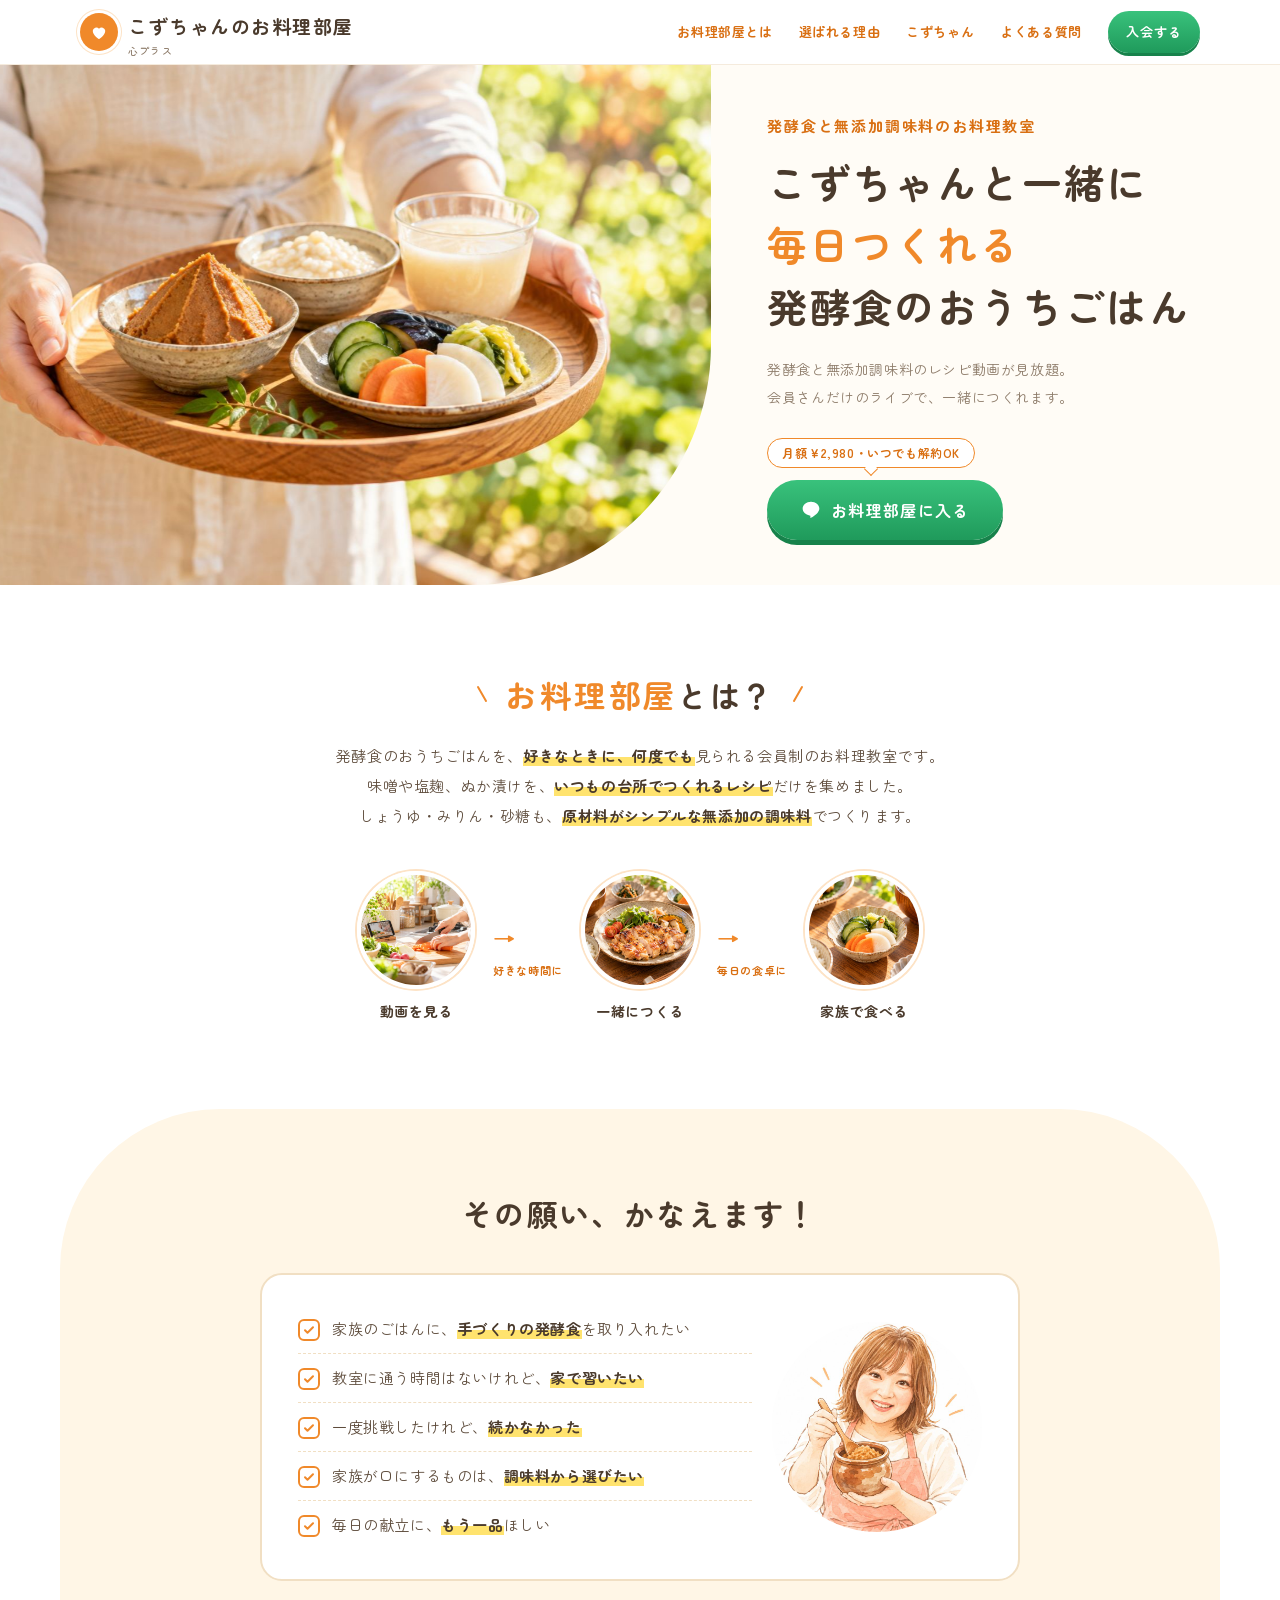
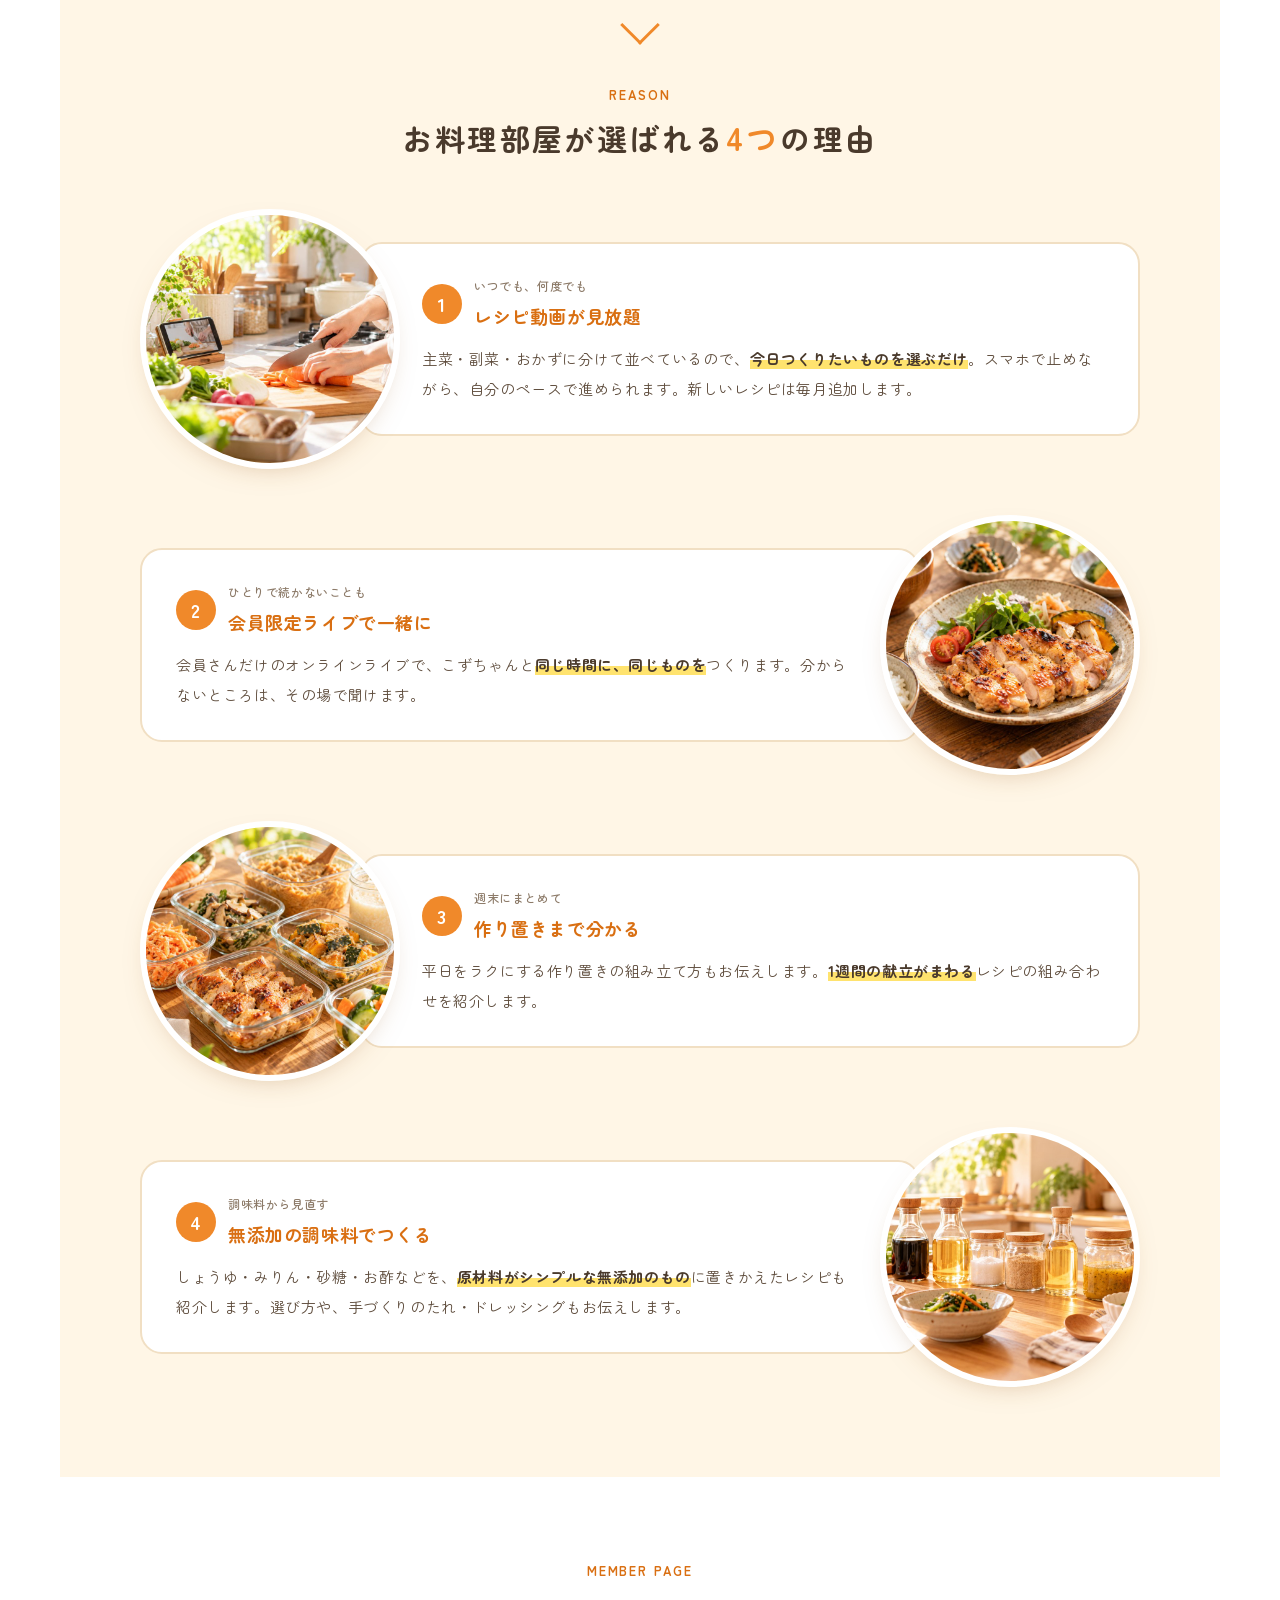
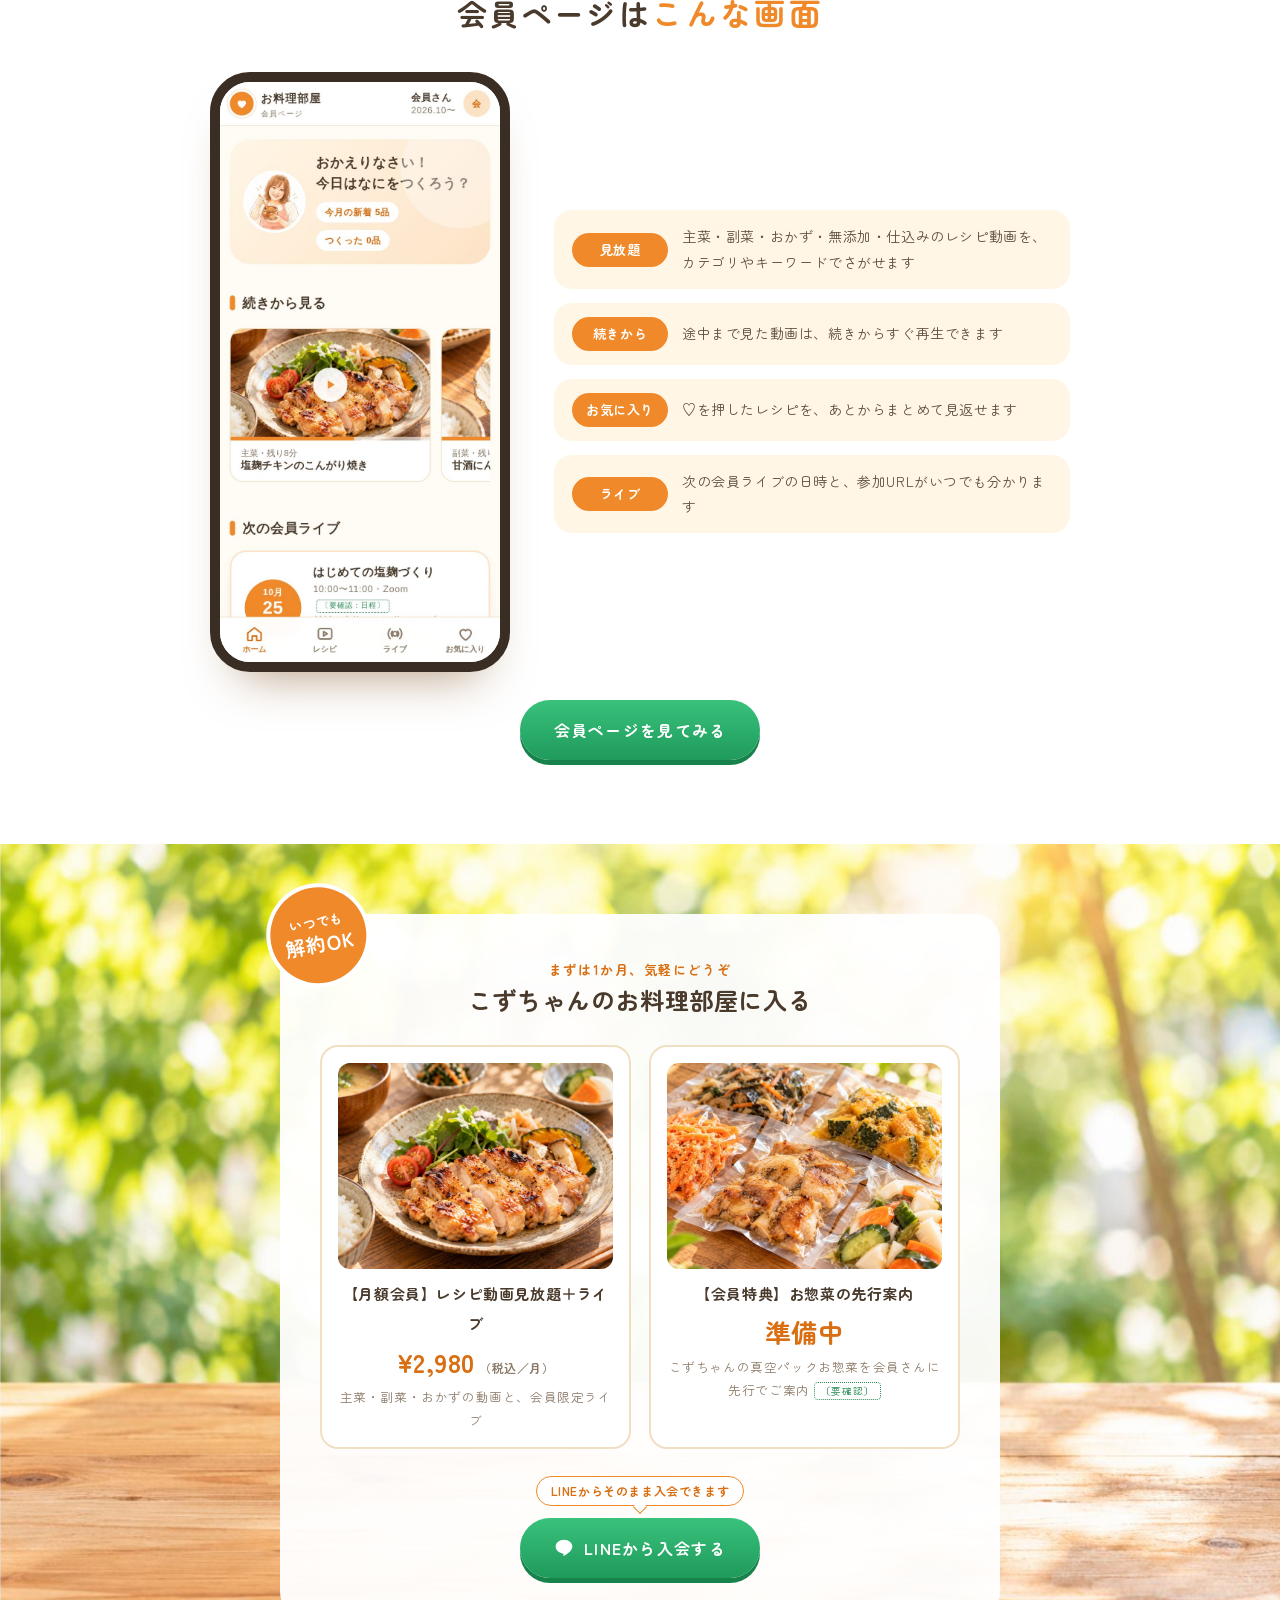
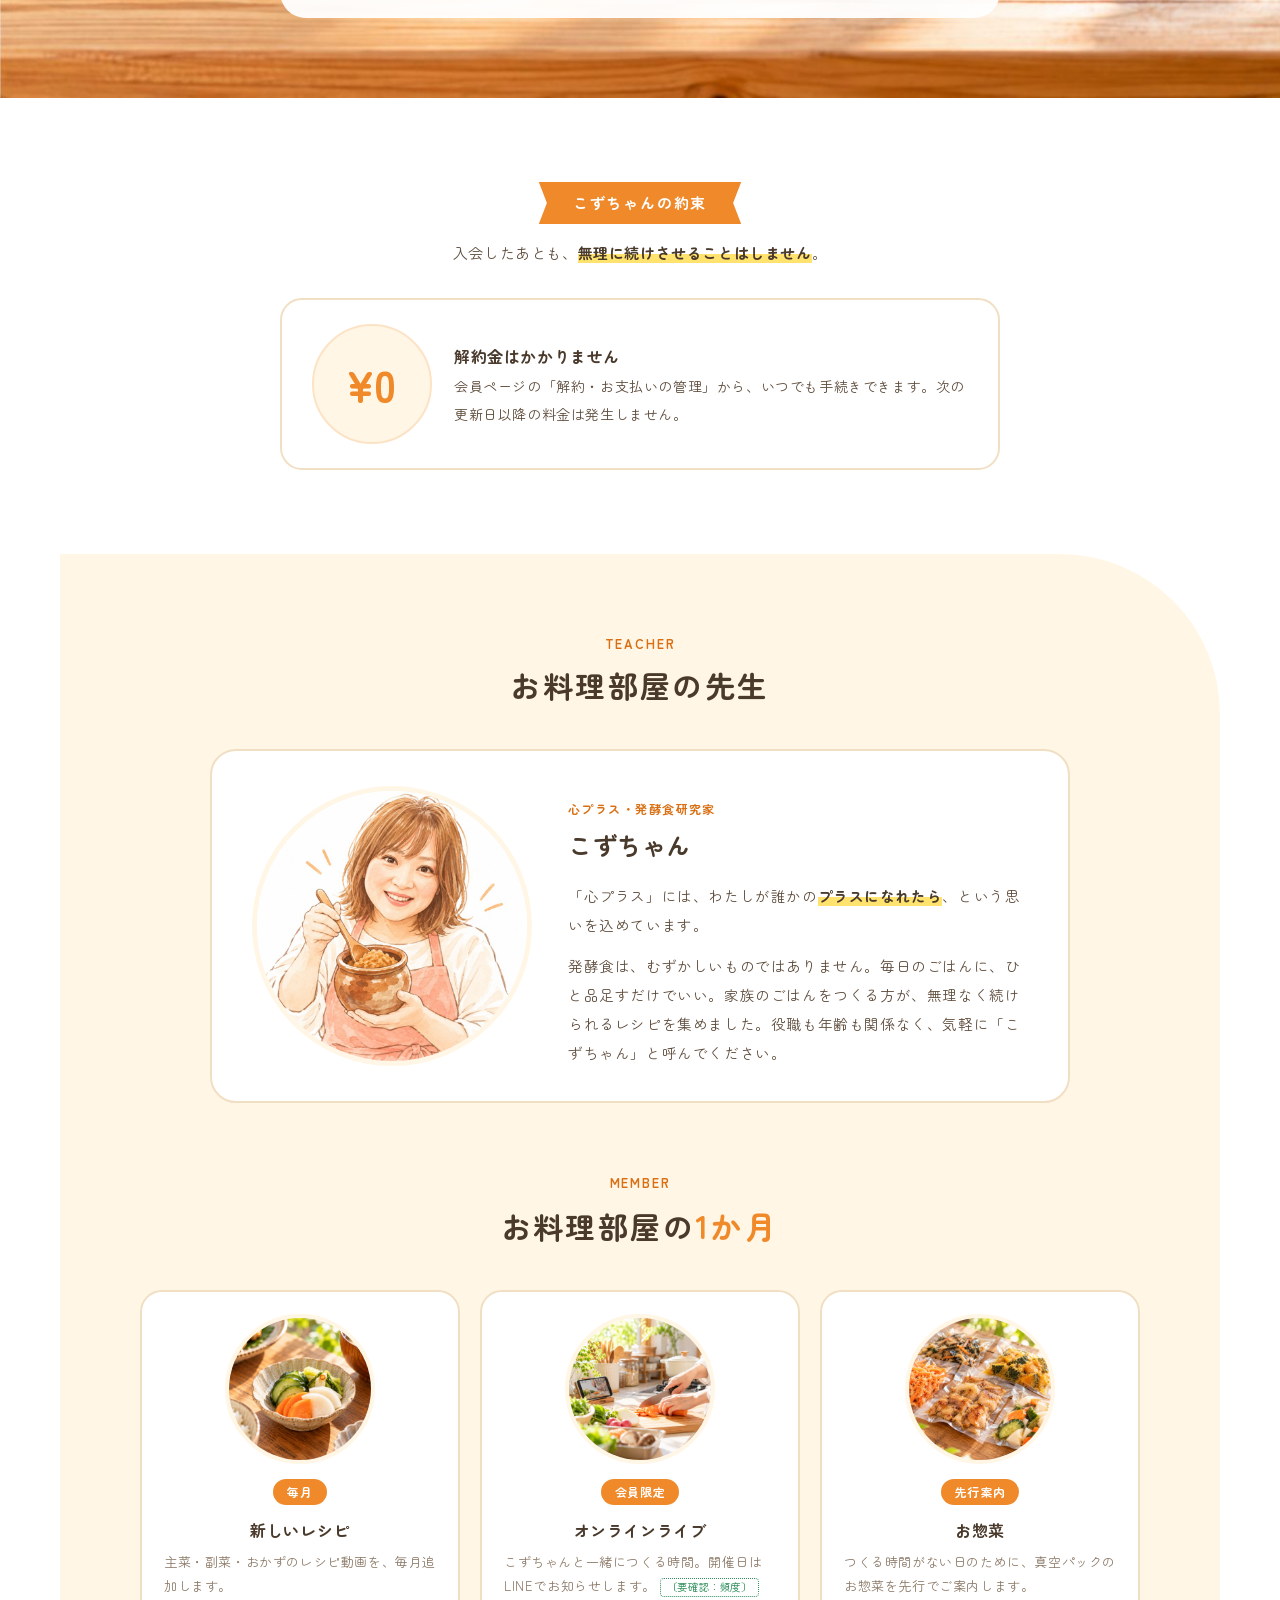
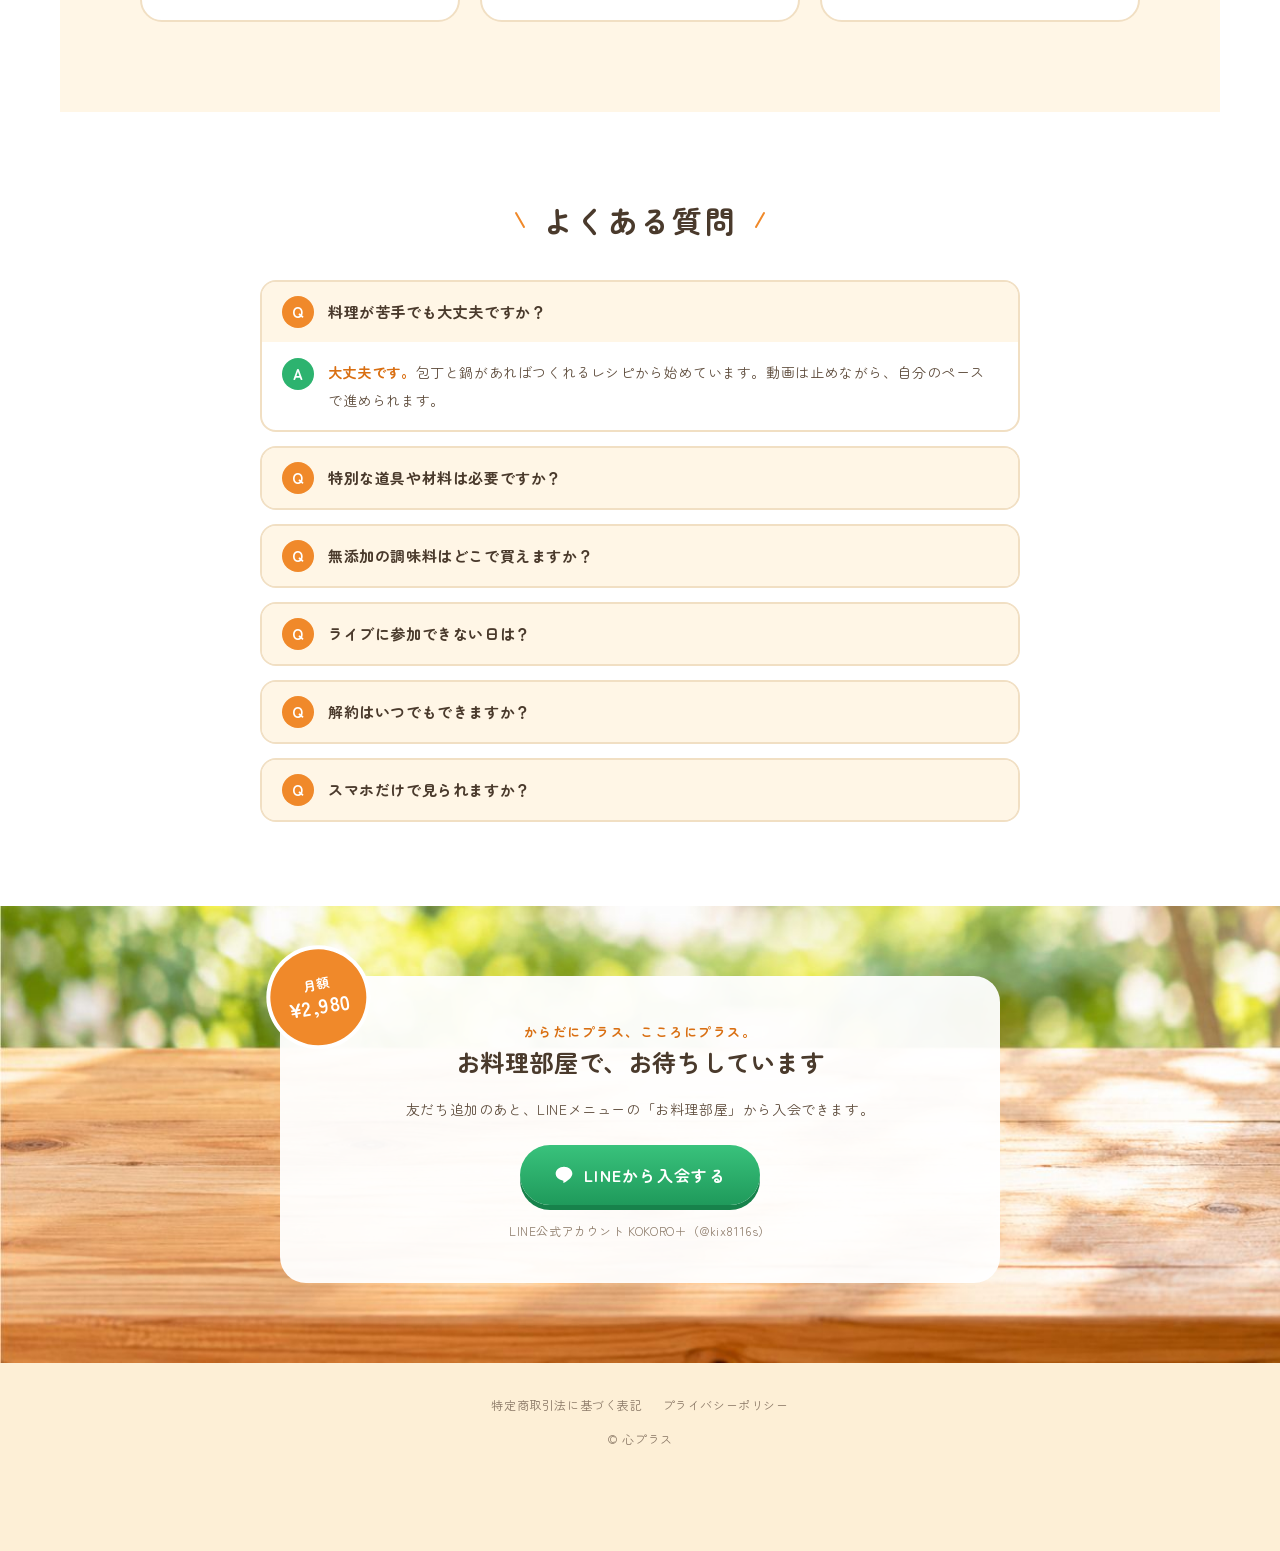
==== commit e2218fa6: "LINEボタンを公式LINE(@kix8116s)の友だち追加に接続" ====
--- a/kokoro-lp/index.html
+++ b/kokoro-lp/index.html
@@ -154,7 +154,7 @@
         </div>
       </div>
       <span class="bubble">LINEからそのまま入会できます</span><br>
-      <a class="btn" href="#"><svg width="20" height="20" viewBox="0 0 24 24" fill="currentColor" aria-hidden="true"><path d="M12 2C6.48 2 2 5.73 2 10.32c0 4.1 3.55 7.54 8.35 8.2.32.07.77.22.88.5.1.25.07.65.03.9l-.14.85c-.04.25-.2.98.86.53 1.06-.44 5.7-3.36 7.78-5.75C21.1 13.9 22 12.2 22 10.32 22 5.73 17.52 2 12 2z"/></svg>LINEから入会する</a>
+      <a class="btn" href="https://line.me/R/ti/p/%40kix8116s" target="_blank" rel="noopener"><svg width="20" height="20" viewBox="0 0 24 24" fill="currentColor" aria-hidden="true"><path d="M12 2C6.48 2 2 5.73 2 10.32c0 4.1 3.55 7.54 8.35 8.2.32.07.77.22.88.5.1.25.07.65.03.9l-.14.85c-.04.25-.2.98.86.53 1.06-.44 5.7-3.36 7.78-5.75C21.1 13.9 22 12.2 22 10.32 22 5.73 17.52 2 12 2z"/></svg>LINEから入会する</a>
     </div>
   </div>
 </section>
@@ -213,8 +213,8 @@
       <span class="badge"><span>月額<b>¥2,980</b></span></span>
       <h3><span class="s">からだにプラス、こころにプラス。</span>お料理部屋で、お待ちしています</h3>
       <p style="font-size:14px;margin:14px 0 22px">友だち追加のあと、LINEメニューの「お料理部屋」から入会できます。</p>
-      <a class="btn" href="#"><svg width="20" height="20" viewBox="0 0 24 24" fill="currentColor" aria-hidden="true"><path d="M12 2C6.48 2 2 5.73 2 10.32c0 4.1 3.55 7.54 8.35 8.2.32.07.77.22.88.5.1.25.07.65.03.9l-.14.85c-.04.25-.2.98.86.53 1.06-.44 5.7-3.36 7.78-5.75C21.1 13.9 22 12.2 22 10.32 22 5.73 17.52 2 12 2z"/></svg>LINEから入会する</a>
-      <p style="font-size:12px;color:var(--muted);margin-top:14px">LINE公式アカウント 心プラス<span class="tbd">〔要確認：ID〕</span></p>
+      <a class="btn" href="https://line.me/R/ti/p/%40kix8116s" target="_blank" rel="noopener"><svg width="20" height="20" viewBox="0 0 24 24" fill="currentColor" aria-hidden="true"><path d="M12 2C6.48 2 2 5.73 2 10.32c0 4.1 3.55 7.54 8.35 8.2.32.07.77.22.88.5.1.25.07.65.03.9l-.14.85c-.04.25-.2.98.86.53 1.06-.44 5.7-3.36 7.78-5.75C21.1 13.9 22 12.2 22 10.32 22 5.73 17.52 2 12 2z"/></svg>LINEから入会する</a>
+      <p style="font-size:12px;color:var(--muted);margin-top:14px">LINE公式アカウント KOKORO＋（@kix8116s）</p>
     </div>
   </div>
 </section>
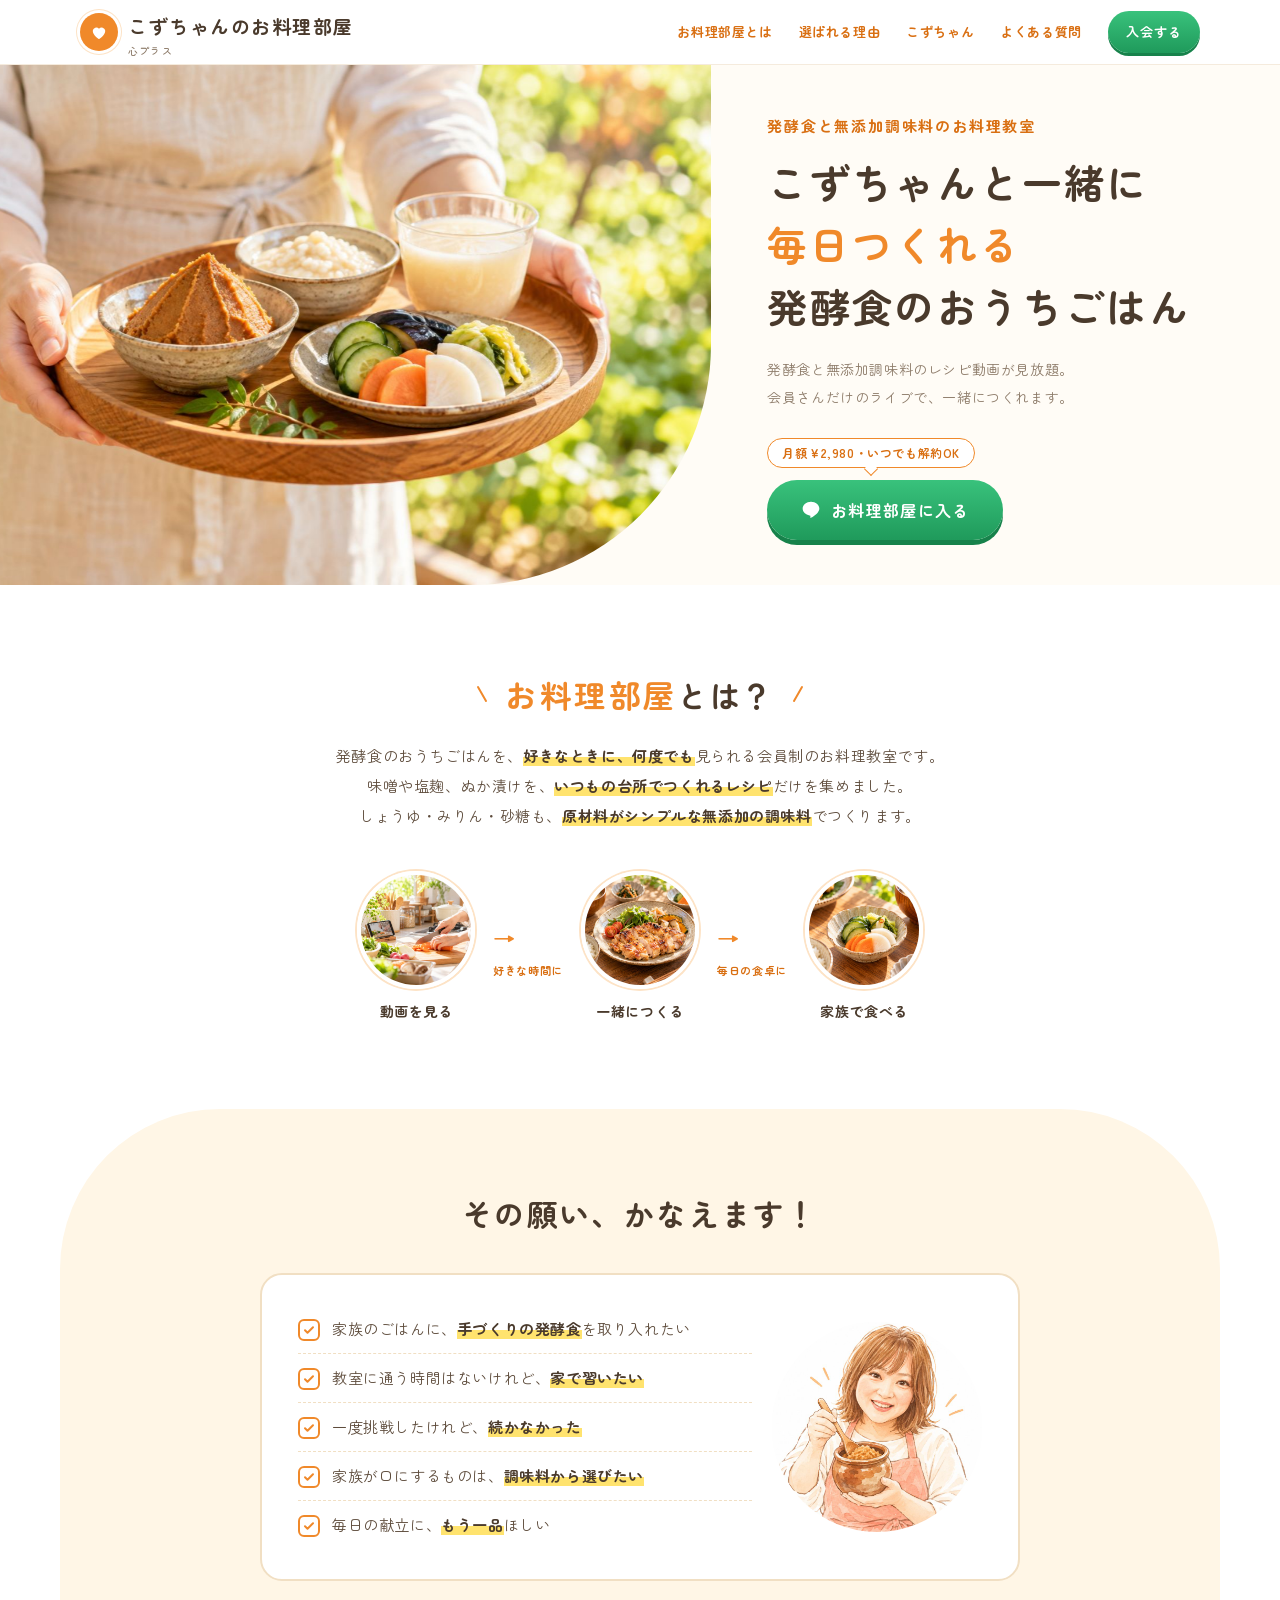
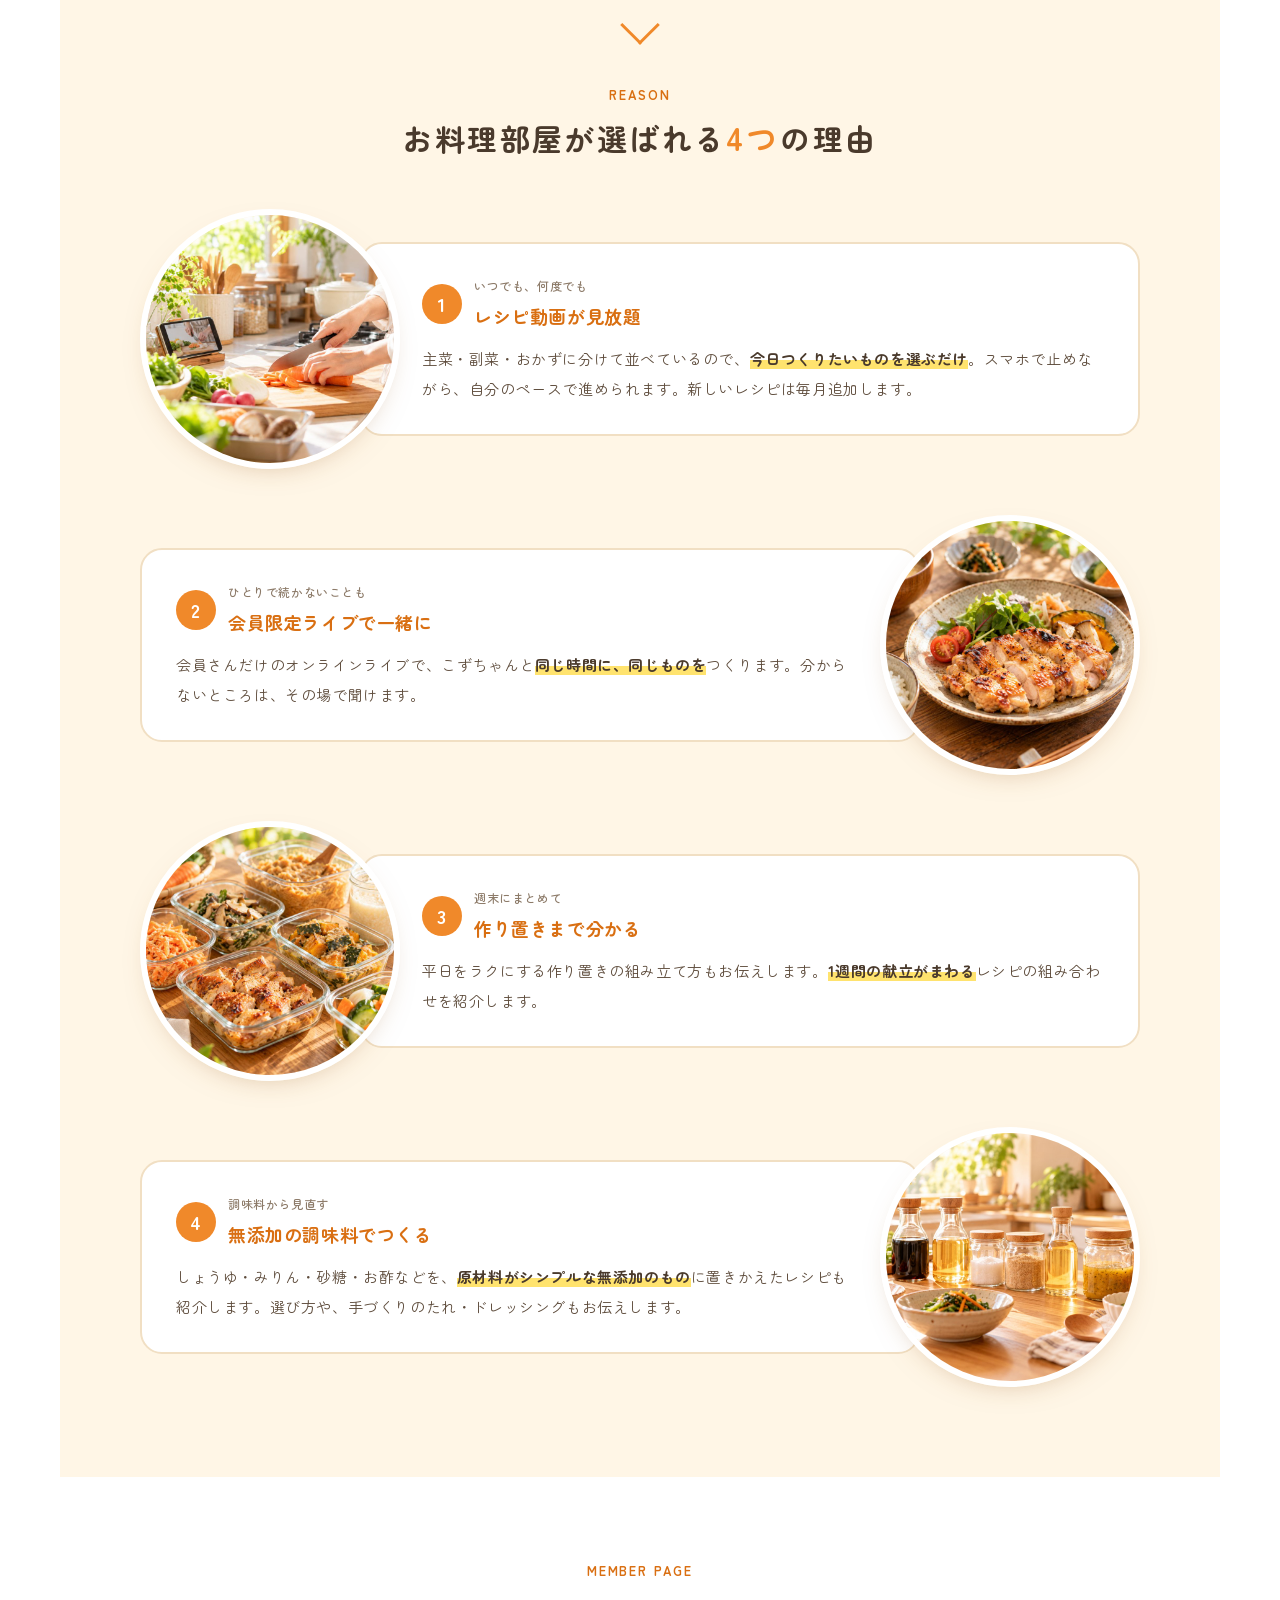
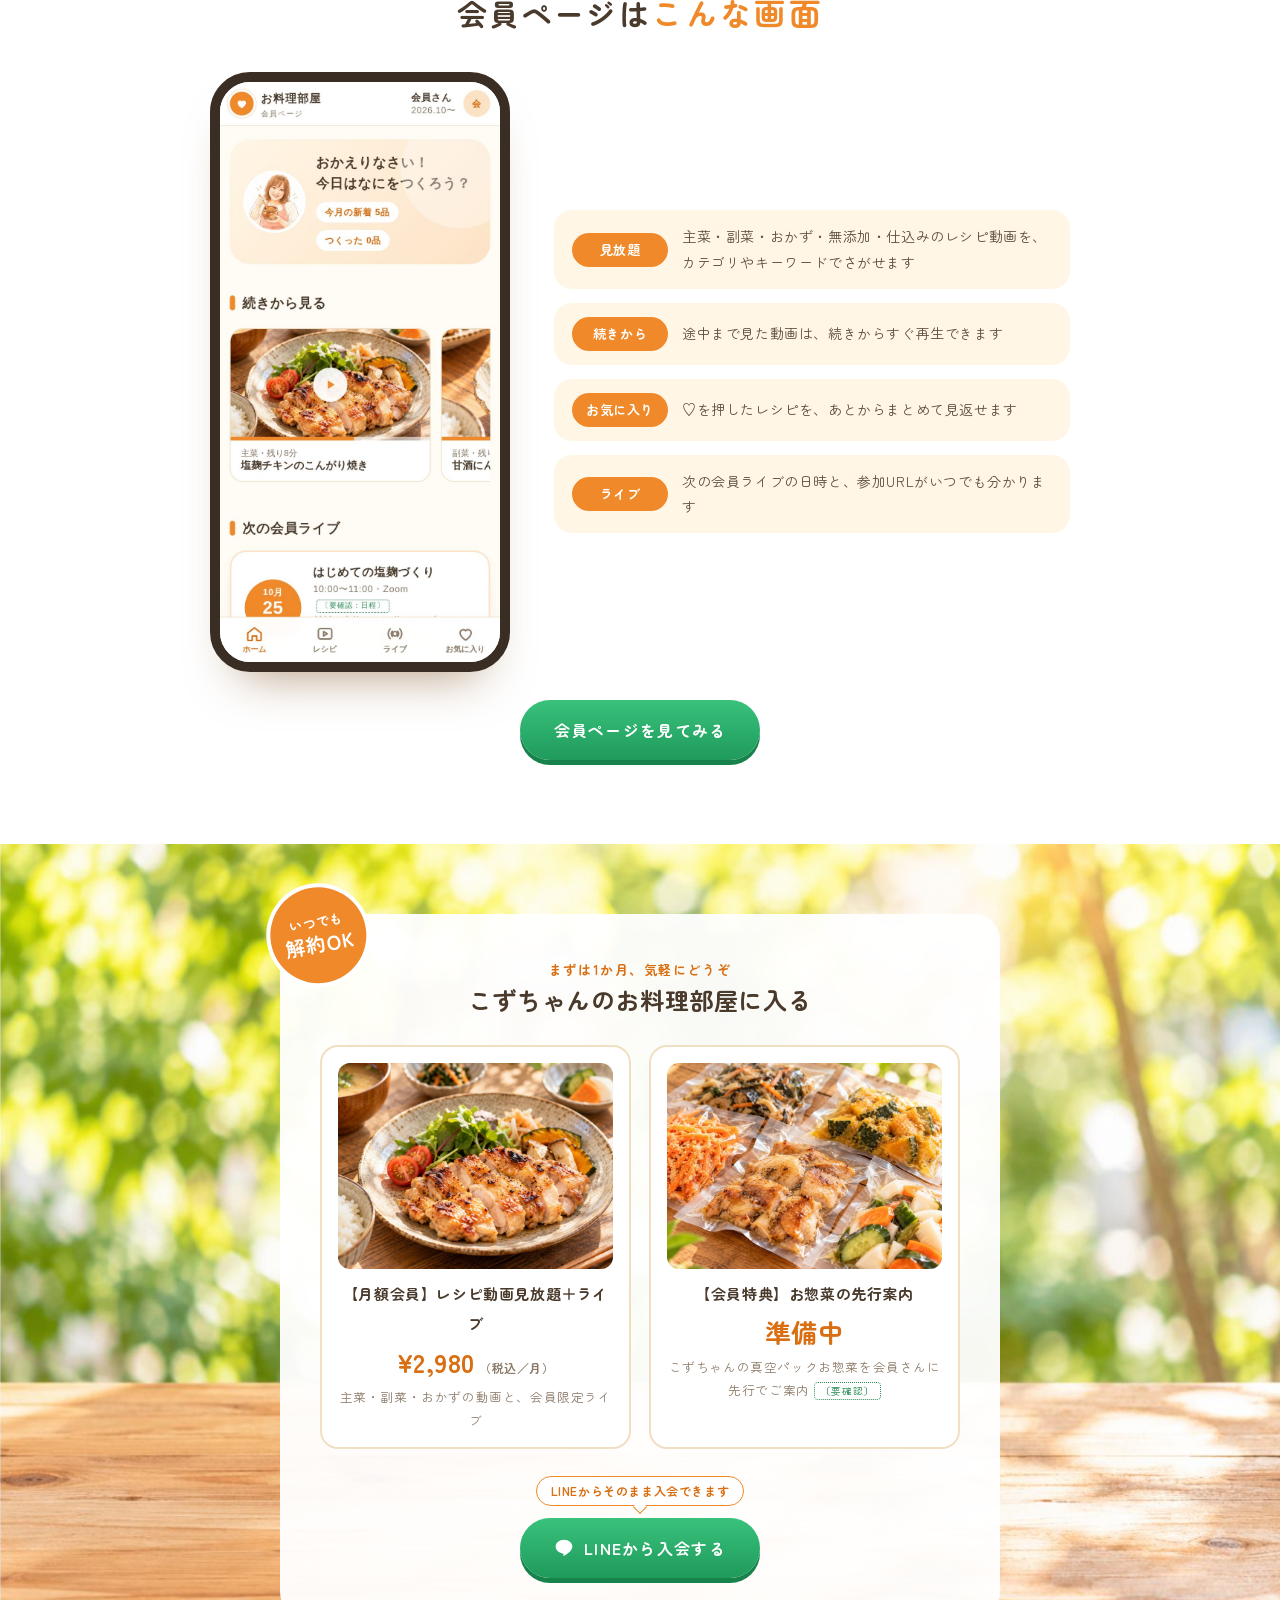
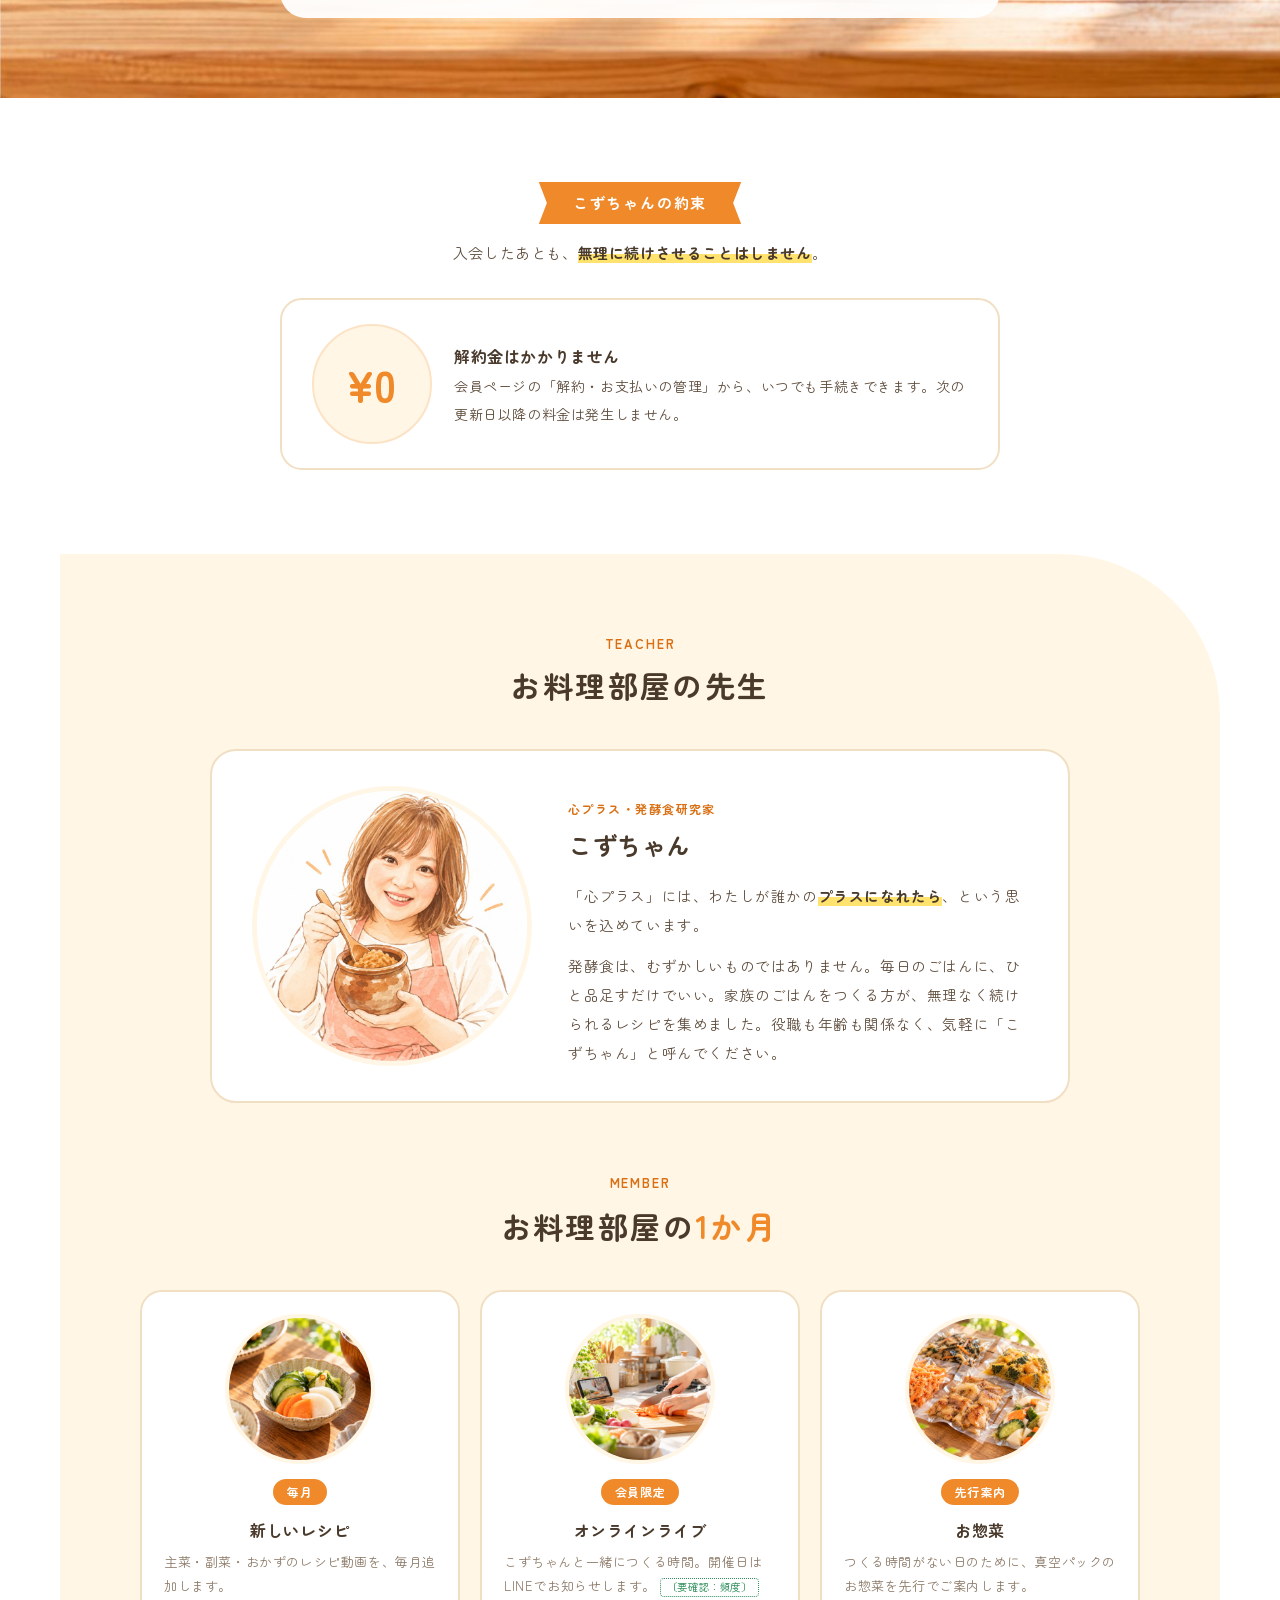
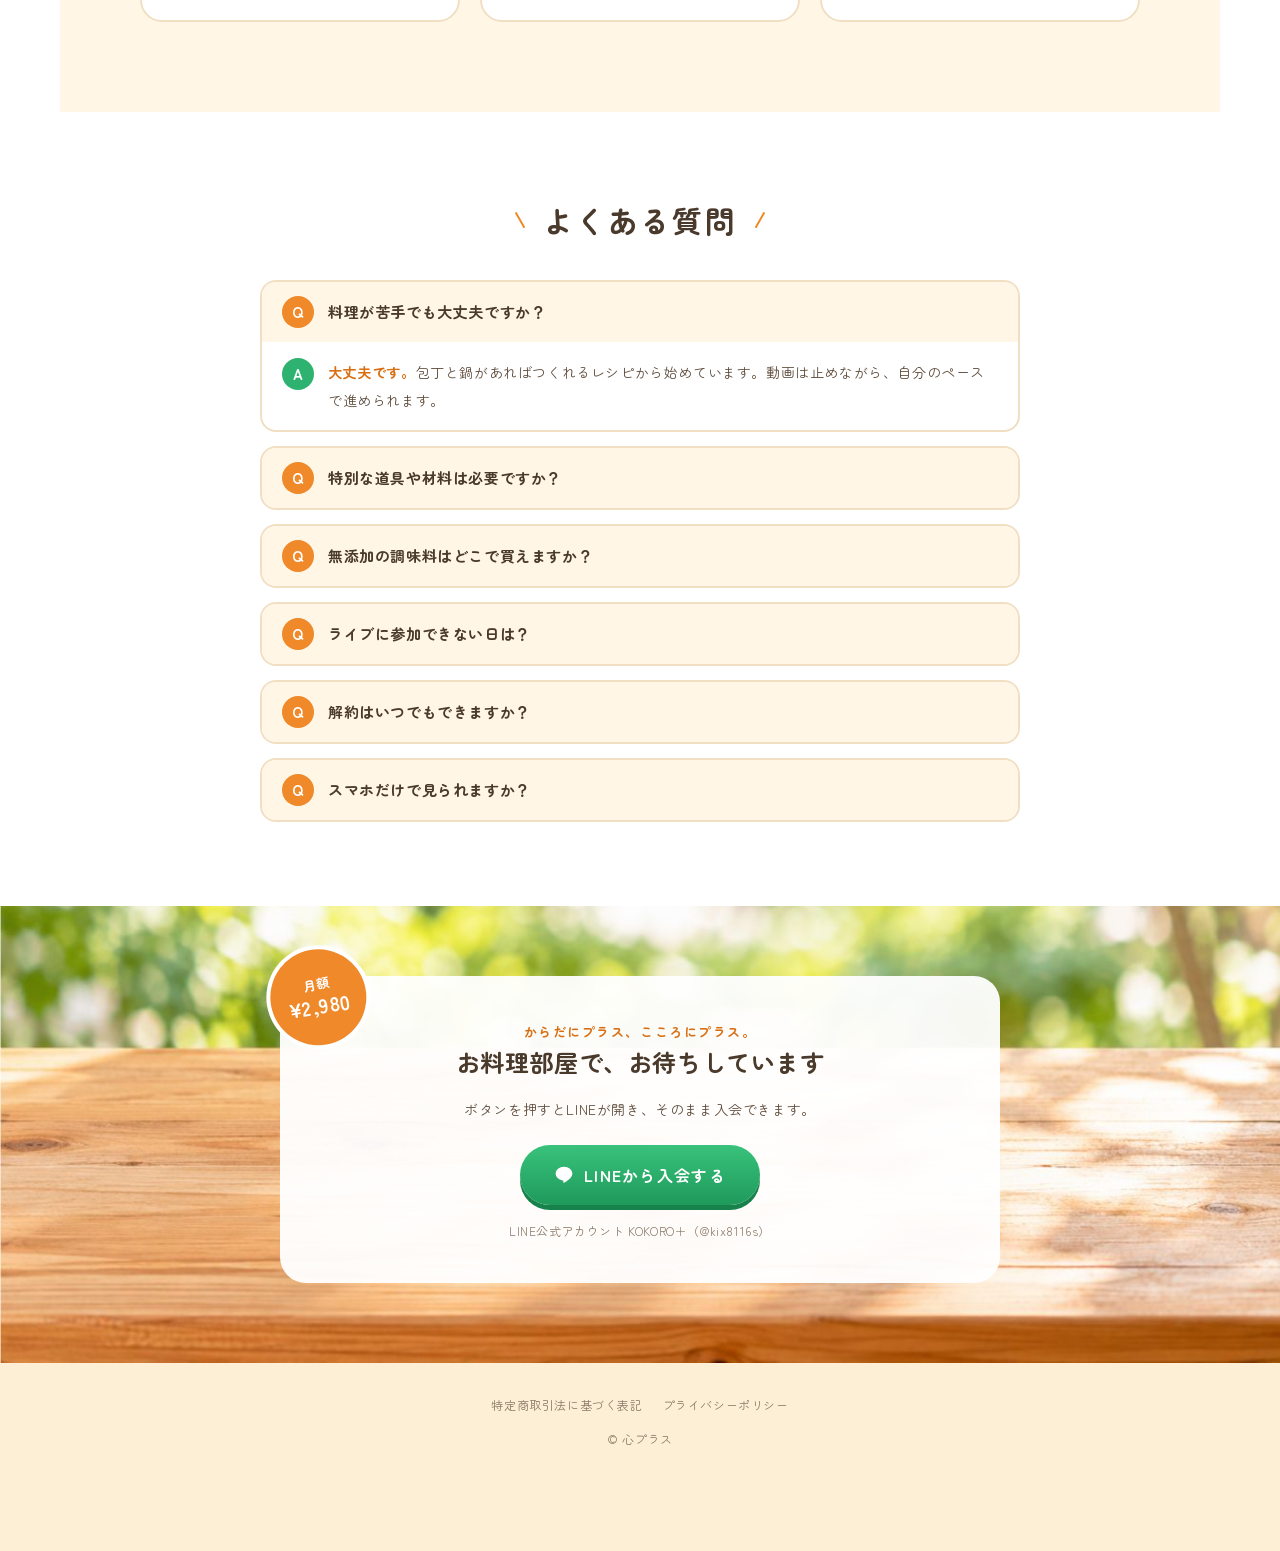
==== commit f1eace92: "お料理部屋: 入会ボタンをLINEの会員ページに直結" ====
--- a/kokoro-lp/index.html
+++ b/kokoro-lp/index.html
@@ -154,7 +154,7 @@
         </div>
       </div>
       <span class="bubble">LINEからそのまま入会できます</span><br>
-      <a class="btn" href="https://line.me/R/ti/p/%40kix8116s" target="_blank" rel="noopener"><svg width="20" height="20" viewBox="0 0 24 24" fill="currentColor" aria-hidden="true"><path d="M12 2C6.48 2 2 5.73 2 10.32c0 4.1 3.55 7.54 8.35 8.2.32.07.77.22.88.5.1.25.07.65.03.9l-.14.85c-.04.25-.2.98.86.53 1.06-.44 5.7-3.36 7.78-5.75C21.1 13.9 22 12.2 22 10.32 22 5.73 17.52 2 12 2z"/></svg>LINEから入会する</a>
+      <a class="btn" href="https://liff.line.me/2011912065-6sCd185R/room" target="_blank" rel="noopener"><svg width="20" height="20" viewBox="0 0 24 24" fill="currentColor" aria-hidden="true"><path d="M12 2C6.48 2 2 5.73 2 10.32c0 4.1 3.55 7.54 8.35 8.2.32.07.77.22.88.5.1.25.07.65.03.9l-.14.85c-.04.25-.2.98.86.53 1.06-.44 5.7-3.36 7.78-5.75C21.1 13.9 22 12.2 22 10.32 22 5.73 17.52 2 12 2z"/></svg>LINEから入会する</a>
     </div>
   </div>
 </section>
@@ -212,8 +212,8 @@
     <div class="cta-box">
       <span class="badge"><span>月額<b>¥2,980</b></span></span>
       <h3><span class="s">からだにプラス、こころにプラス。</span>お料理部屋で、お待ちしています</h3>
-      <p style="font-size:14px;margin:14px 0 22px">友だち追加のあと、LINEメニューの「お料理部屋」から入会できます。</p>
-      <a class="btn" href="https://line.me/R/ti/p/%40kix8116s" target="_blank" rel="noopener"><svg width="20" height="20" viewBox="0 0 24 24" fill="currentColor" aria-hidden="true"><path d="M12 2C6.48 2 2 5.73 2 10.32c0 4.1 3.55 7.54 8.35 8.2.32.07.77.22.88.5.1.25.07.65.03.9l-.14.85c-.04.25-.2.98.86.53 1.06-.44 5.7-3.36 7.78-5.75C21.1 13.9 22 12.2 22 10.32 22 5.73 17.52 2 12 2z"/></svg>LINEから入会する</a>
+      <p style="font-size:14px;margin:14px 0 22px">ボタンを押すとLINEが開き、そのまま入会できます。</p>
+      <a class="btn" href="https://liff.line.me/2011912065-6sCd185R/room" target="_blank" rel="noopener"><svg width="20" height="20" viewBox="0 0 24 24" fill="currentColor" aria-hidden="true"><path d="M12 2C6.48 2 2 5.73 2 10.32c0 4.1 3.55 7.54 8.35 8.2.32.07.77.22.88.5.1.25.07.65.03.9l-.14.85c-.04.25-.2.98.86.53 1.06-.44 5.7-3.36 7.78-5.75C21.1 13.9 22 12.2 22 10.32 22 5.73 17.52 2 12 2z"/></svg>LINEから入会する</a>
       <p style="font-size:12px;color:var(--muted);margin-top:14px">LINE公式アカウント KOKORO＋（@kix8116s）</p>
     </div>
   </div>
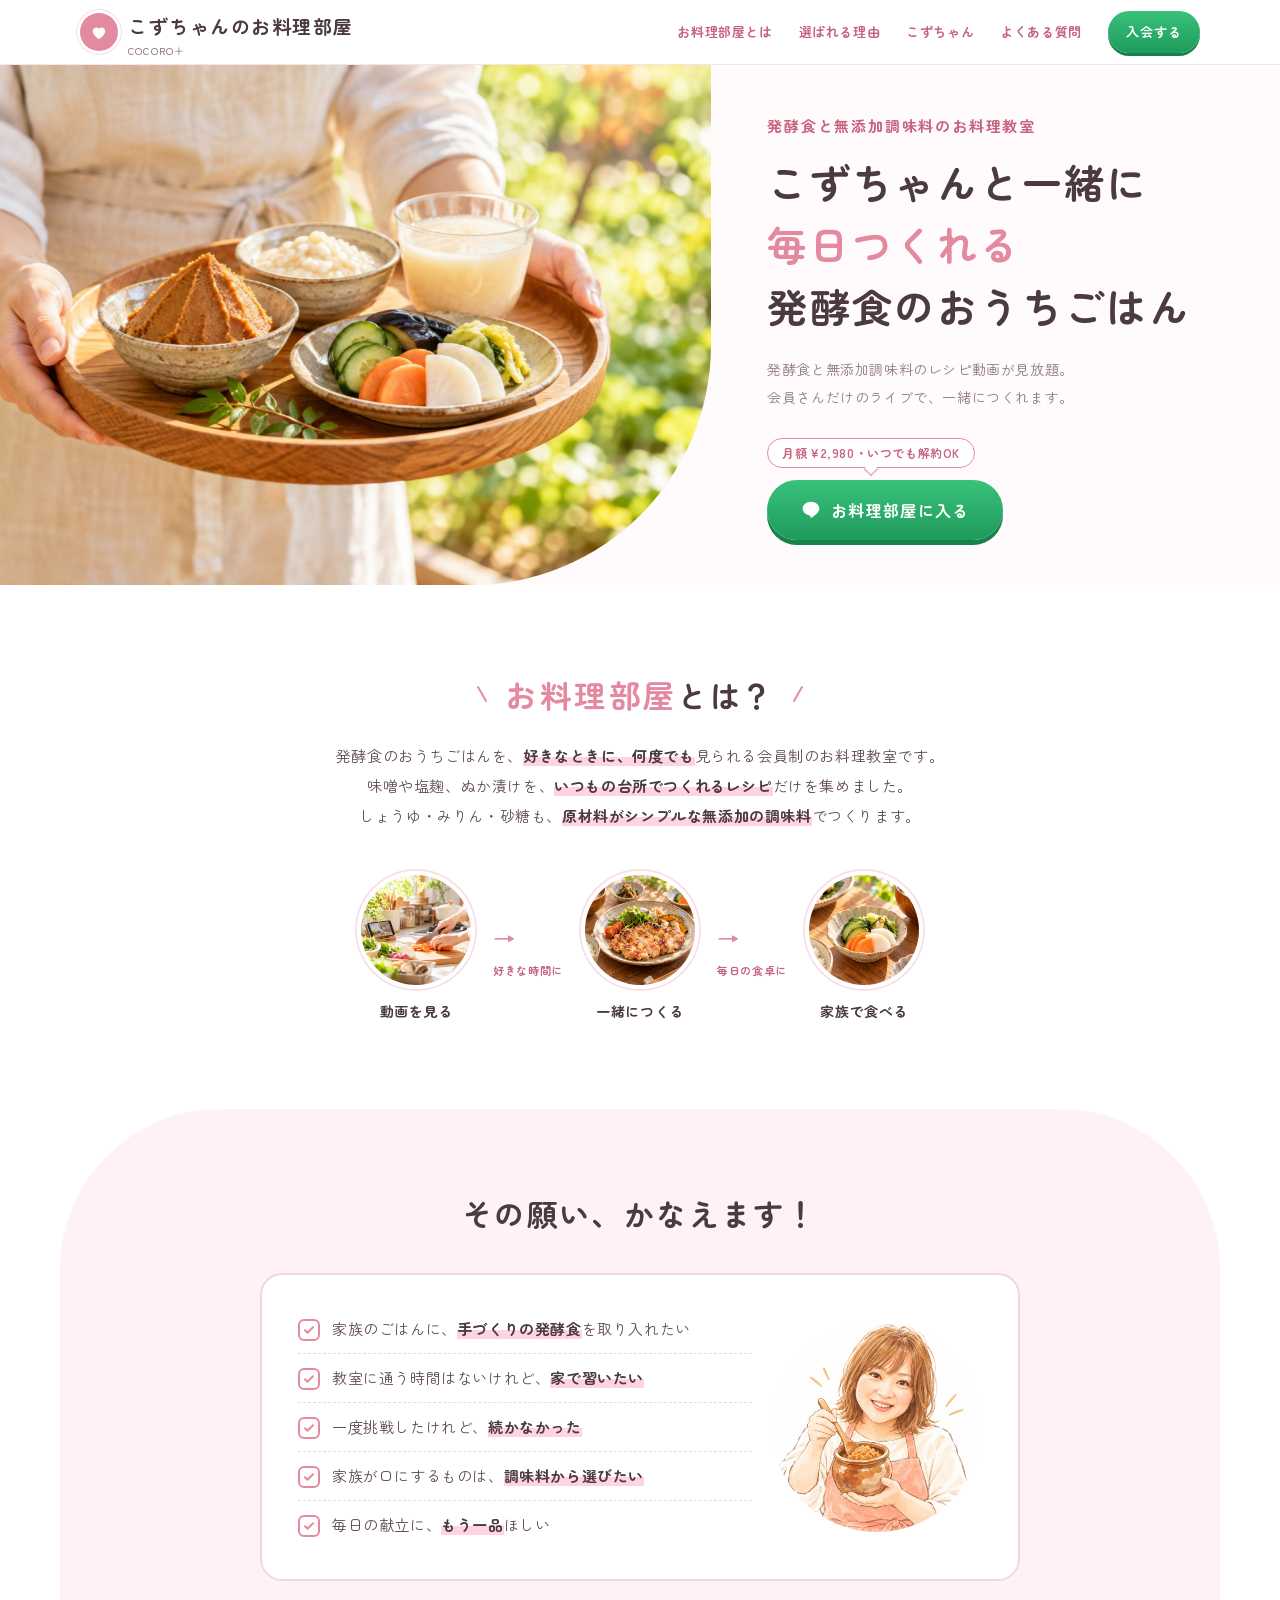
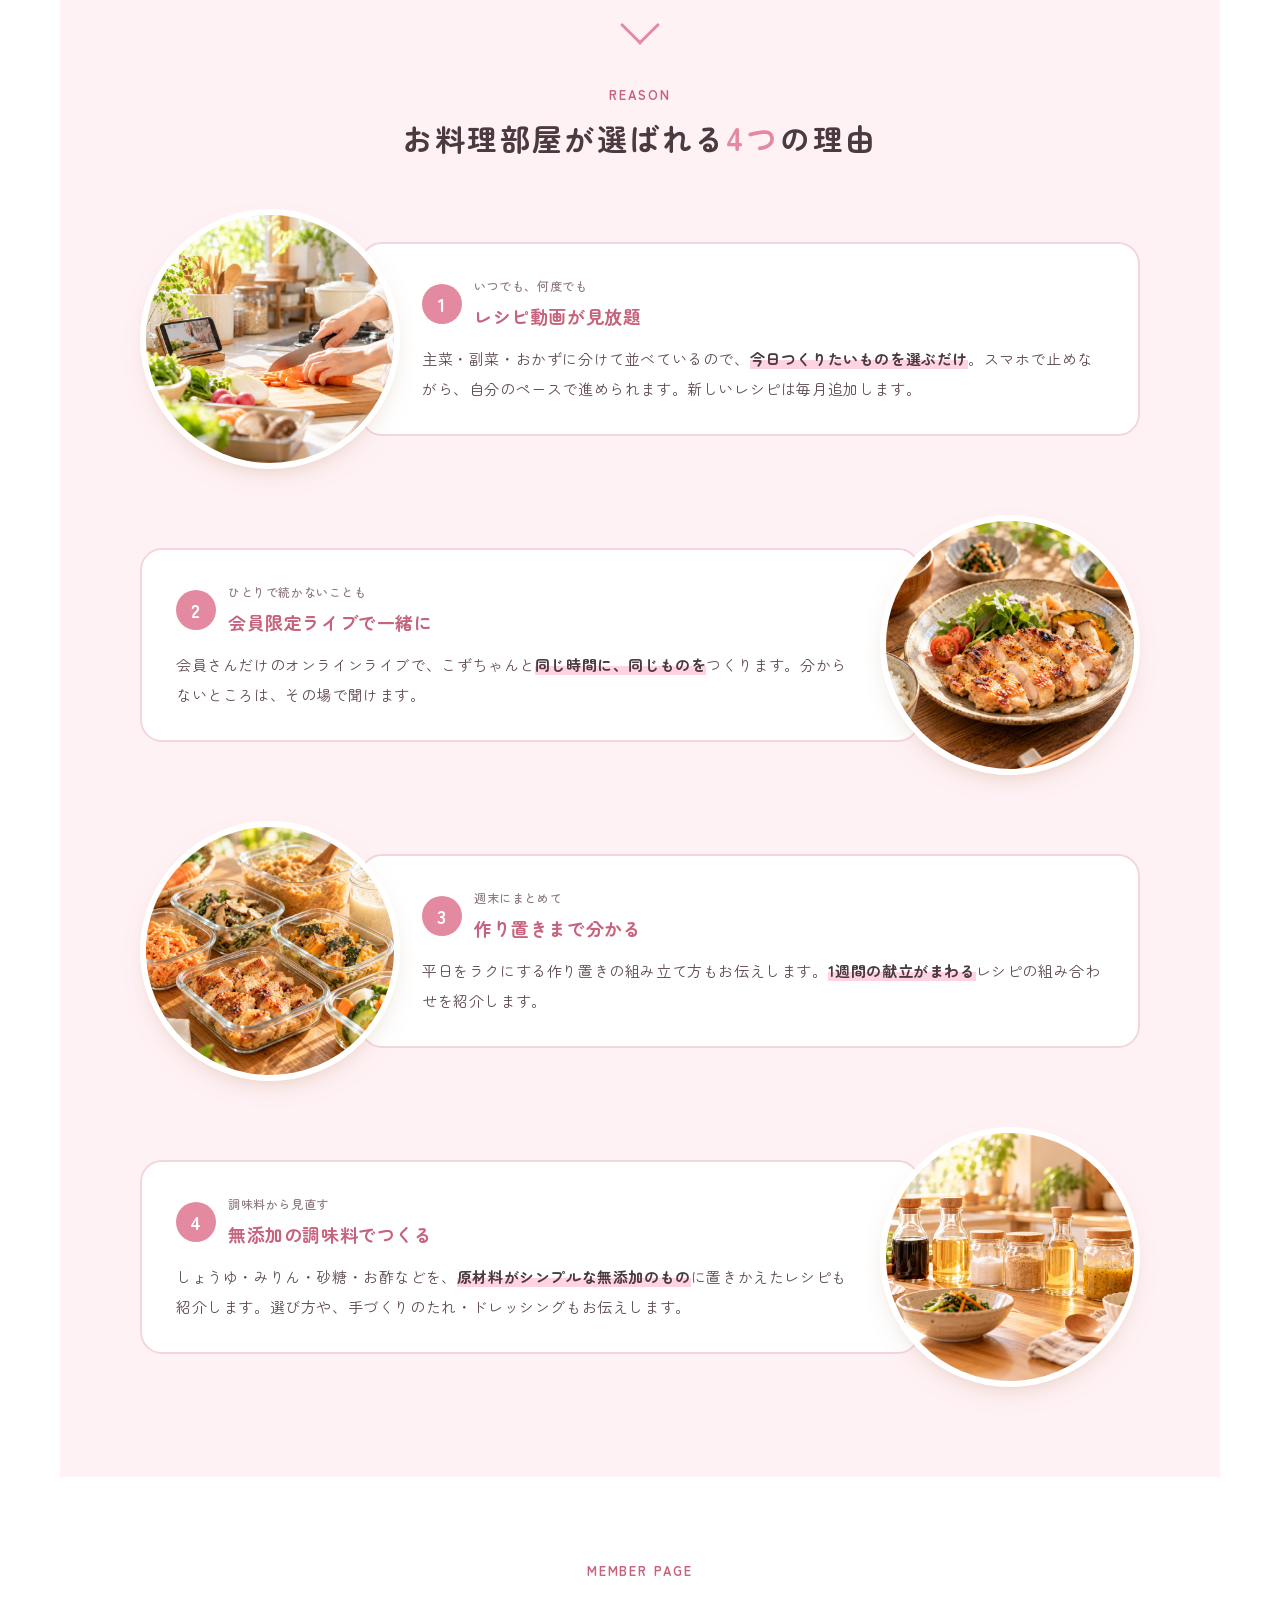
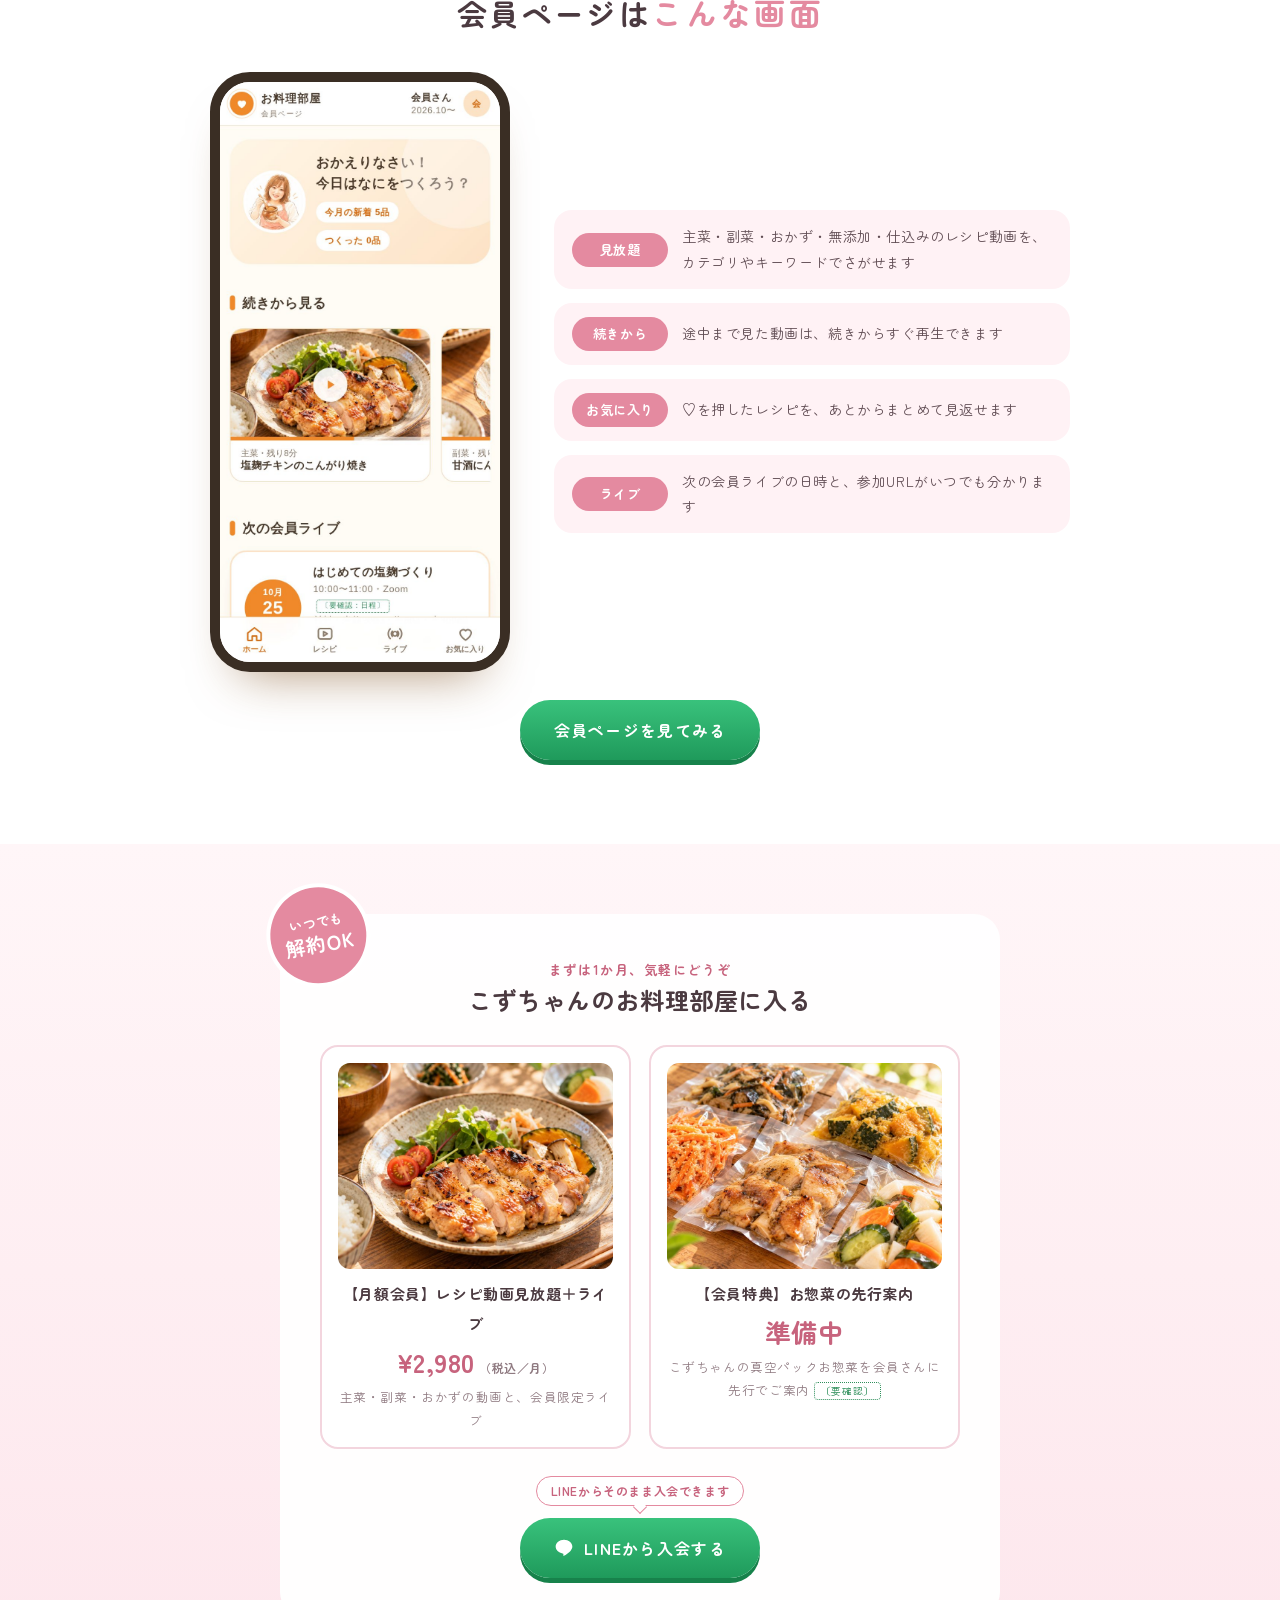
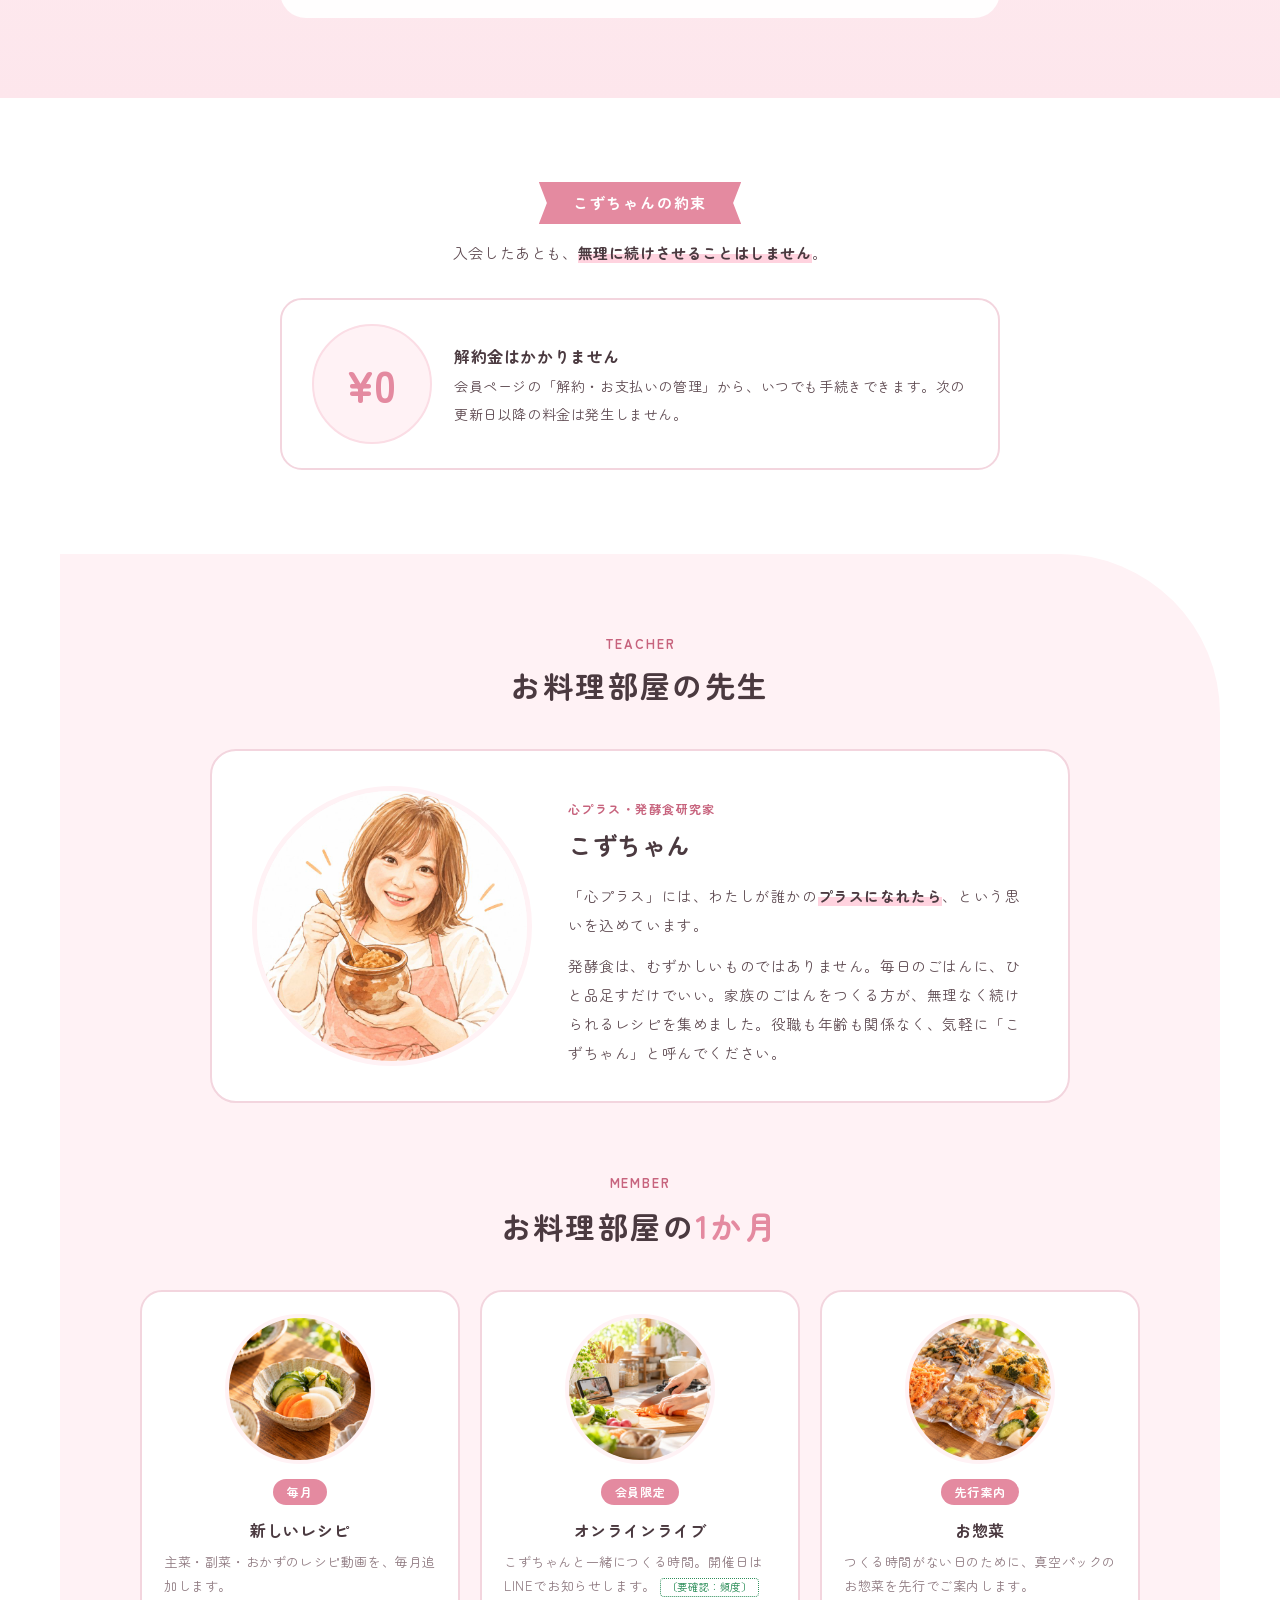
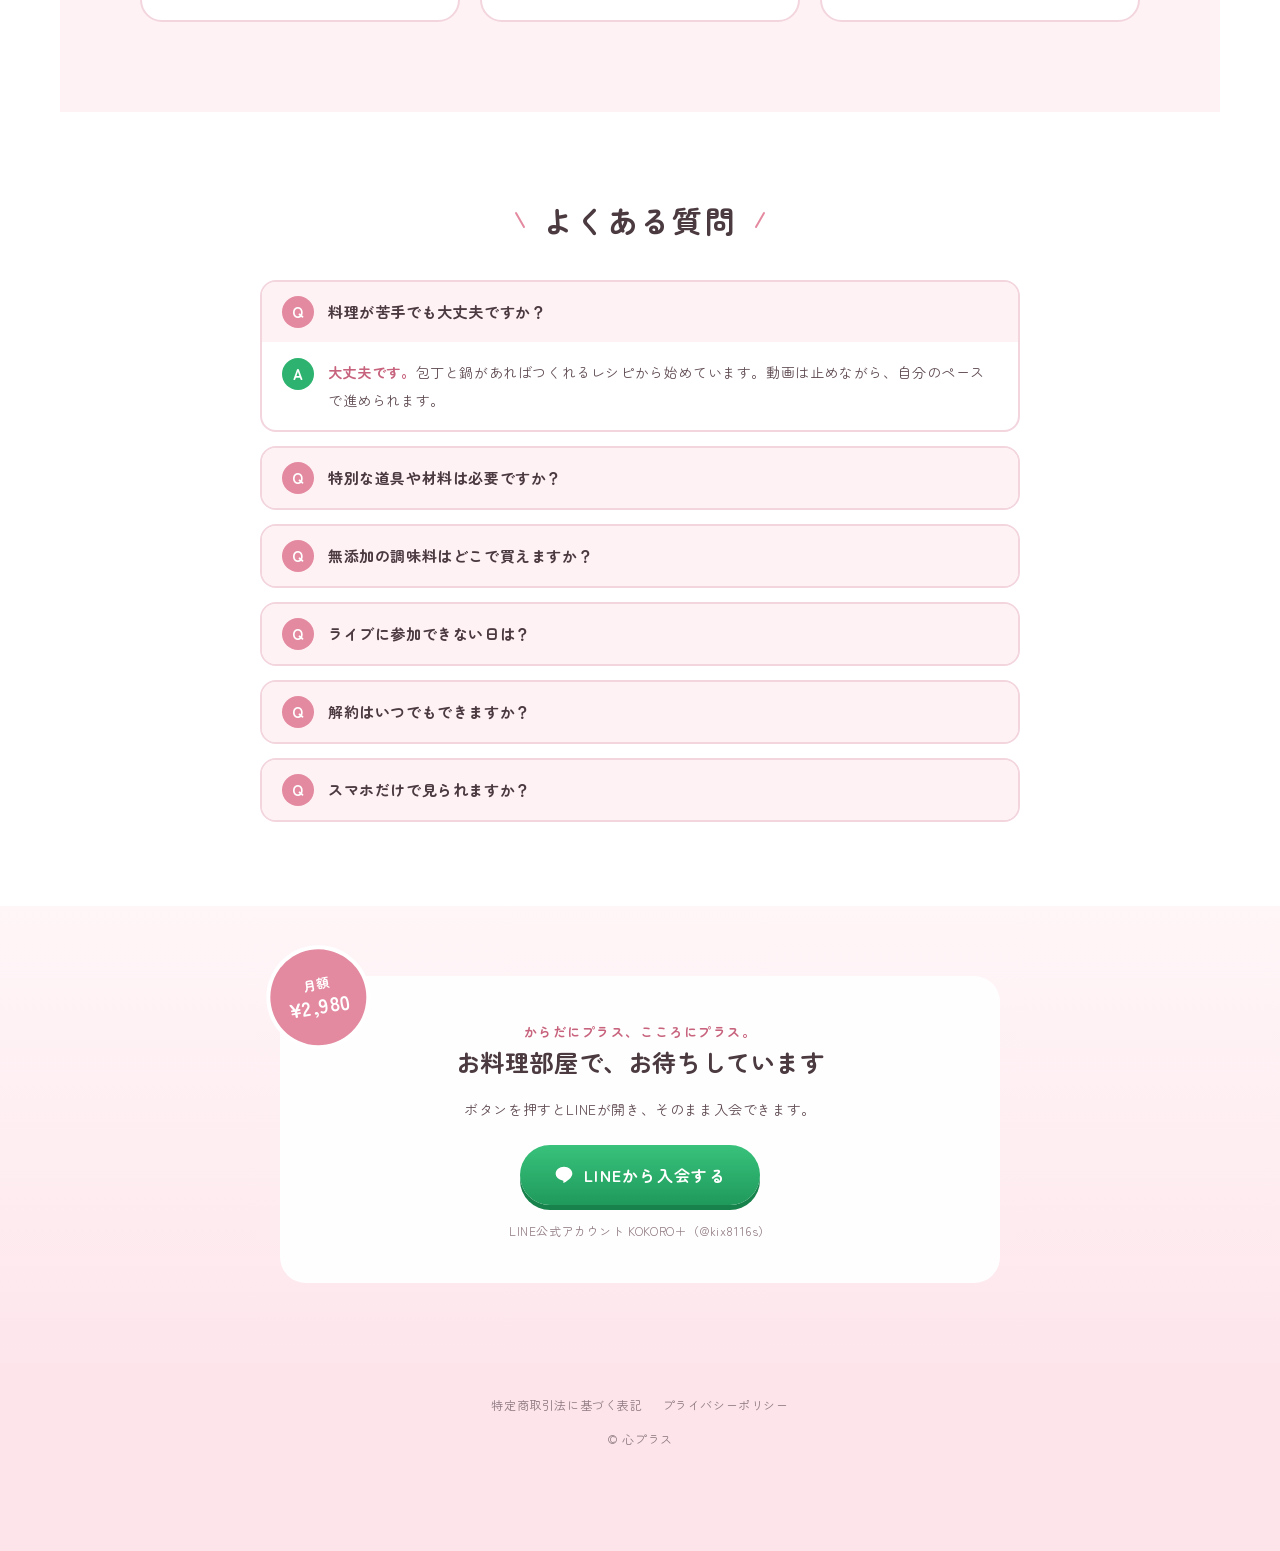
==== commit 532e0921: "10/27決定事項: ピンク配色(theme.css)・COCORO＋表記・耳つぼ40分3300円/託児キャンセル待ち・お惣菜準備中・わんちゃんおやつ会員向け・無添加調味料の動画枠" ====
--- a/kokoro-lp/index.html
+++ b/kokoro-lp/index.html
@@ -22,12 +22,13 @@
 .mlist span{font-size:14px;line-height:1.8}
 @media(max-width:760px){.mshow{grid-template-columns:1fr;gap:26px}.mphone{width:min(250px,70vw);margin:0 auto}.mlist li{grid-template-columns:84px 1fr;padding:12px 14px}}
 </style>
+<link rel="stylesheet" href="../theme.css">
 </head>
 <body>
 
 <header class="hd">
   <div class="w">
-    <a class="logo" href="#top"><i><svg width="20" height="20" viewBox="0 0 24 24" fill="#fff" aria-hidden="true"><path d="M12 20.5s-7.5-4.4-7.5-10A4.3 4.3 0 0 1 12 8a4.3 4.3 0 0 1 7.5 2.5c0 5.6-7.5 10-7.5 10z"/></svg></i><span>こずちゃんのお料理部屋<small>心プラス</small></span></a>
+    <a class="logo" href="#top"><i><svg width="20" height="20" viewBox="0 0 24 24" fill="#fff" aria-hidden="true"><path d="M12 20.5s-7.5-4.4-7.5-10A4.3 4.3 0 0 1 12 8a4.3 4.3 0 0 1 7.5 2.5c0 5.6-7.5 10-7.5 10z"/></svg></i><span>こずちゃんのお料理部屋<small>COCORO＋</small></span></a>
     <nav class="nav">
       <a href="#about">お料理部屋とは</a>
       <a href="#reason">選ばれる理由</a>
@@ -73,11 +74,11 @@
       <h2 class="h2">その願い、かなえます！</h2>
       <div class="wish">
         <ul>
-          <li><i><svg width="12" height="12" viewBox="0 0 24 24" fill="none" stroke="#F0892A" stroke-width="4" stroke-linecap="round" stroke-linejoin="round"><path d="M4 12.5l5 5L20 6.5"/></svg></i><span>家族のごはんに、<span class="mk">手づくりの発酵食</span>を取り入れたい</span></li>
-          <li><i><svg width="12" height="12" viewBox="0 0 24 24" fill="none" stroke="#F0892A" stroke-width="4" stroke-linecap="round" stroke-linejoin="round"><path d="M4 12.5l5 5L20 6.5"/></svg></i><span>教室に通う時間はないけれど、<span class="mk">家で習いたい</span></span></li>
-          <li><i><svg width="12" height="12" viewBox="0 0 24 24" fill="none" stroke="#F0892A" stroke-width="4" stroke-linecap="round" stroke-linejoin="round"><path d="M4 12.5l5 5L20 6.5"/></svg></i><span>一度挑戦したけれど、<span class="mk">続かなかった</span></span></li>
-          <li><i><svg width="12" height="12" viewBox="0 0 24 24" fill="none" stroke="#F0892A" stroke-width="4" stroke-linecap="round" stroke-linejoin="round"><path d="M4 12.5l5 5L20 6.5"/></svg></i><span>家族が口にするものは、<span class="mk">調味料から選びたい</span></span></li>
-          <li><i><svg width="12" height="12" viewBox="0 0 24 24" fill="none" stroke="#F0892A" stroke-width="4" stroke-linecap="round" stroke-linejoin="round"><path d="M4 12.5l5 5L20 6.5"/></svg></i><span>毎日の献立に、<span class="mk">もう一品</span>ほしい</span></li>
+          <li><i><svg width="12" height="12" viewBox="0 0 24 24" fill="none" style="stroke:var(--orange)" stroke-width="4" stroke-linecap="round" stroke-linejoin="round"><path d="M4 12.5l5 5L20 6.5"/></svg></i><span>家族のごはんに、<span class="mk">手づくりの発酵食</span>を取り入れたい</span></li>
+          <li><i><svg width="12" height="12" viewBox="0 0 24 24" fill="none" style="stroke:var(--orange)" stroke-width="4" stroke-linecap="round" stroke-linejoin="round"><path d="M4 12.5l5 5L20 6.5"/></svg></i><span>教室に通う時間はないけれど、<span class="mk">家で習いたい</span></span></li>
+          <li><i><svg width="12" height="12" viewBox="0 0 24 24" fill="none" style="stroke:var(--orange)" stroke-width="4" stroke-linecap="round" stroke-linejoin="round"><path d="M4 12.5l5 5L20 6.5"/></svg></i><span>一度挑戦したけれど、<span class="mk">続かなかった</span></span></li>
+          <li><i><svg width="12" height="12" viewBox="0 0 24 24" fill="none" style="stroke:var(--orange)" stroke-width="4" stroke-linecap="round" stroke-linejoin="round"><path d="M4 12.5l5 5L20 6.5"/></svg></i><span>家族が口にするものは、<span class="mk">調味料から選びたい</span></span></li>
+          <li><i><svg width="12" height="12" viewBox="0 0 24 24" fill="none" style="stroke:var(--orange)" stroke-width="4" stroke-linecap="round" stroke-linejoin="round"><path d="M4 12.5l5 5L20 6.5"/></svg></i><span>毎日の献立に、<span class="mk">もう一品</span>ほしい</span></li>
         </ul>
         <img src="img/kozu.jpg" alt="味噌の壺を持つこずちゃんのイラスト" loading="lazy">
       </div>
--- a/theme.css
+++ b/theme.css
@@ -0,0 +1,12 @@
+/* ===== 配色テーマ（2026-10-27） =====
+   今はピンク。中身を空にすると、元のオレンジに戻ります（「ホームページをオレンジに戻す」で自動）。 */
+:root{
+  --cream:#FFF2F5; --cream-2:#FCE4EA; --paper:#FFFAFB;
+  --orange:#E48AA0; --orange-d:#C7637D; --orange-soft:#FBDDE5;
+  --ink:#4B3A40; --text:#5F4B52; --muted:#8F7A81; --line:#F3D5DE;
+  --mark:linear-gradient(transparent 58%, #FFD3DF 58%);
+}
+.hd{border-bottom-color:#F7E3E9!important}
+.pgbar{background:linear-gradient(90deg,#E48AA0,#F7C3D1)!important}
+.js .mk{background-image:linear-gradient(transparent 58%,#FFD3DF 58%)!important}
+.cta-band{background-image:linear-gradient(180deg,#FFF6F8,#FDE6EC)!important}
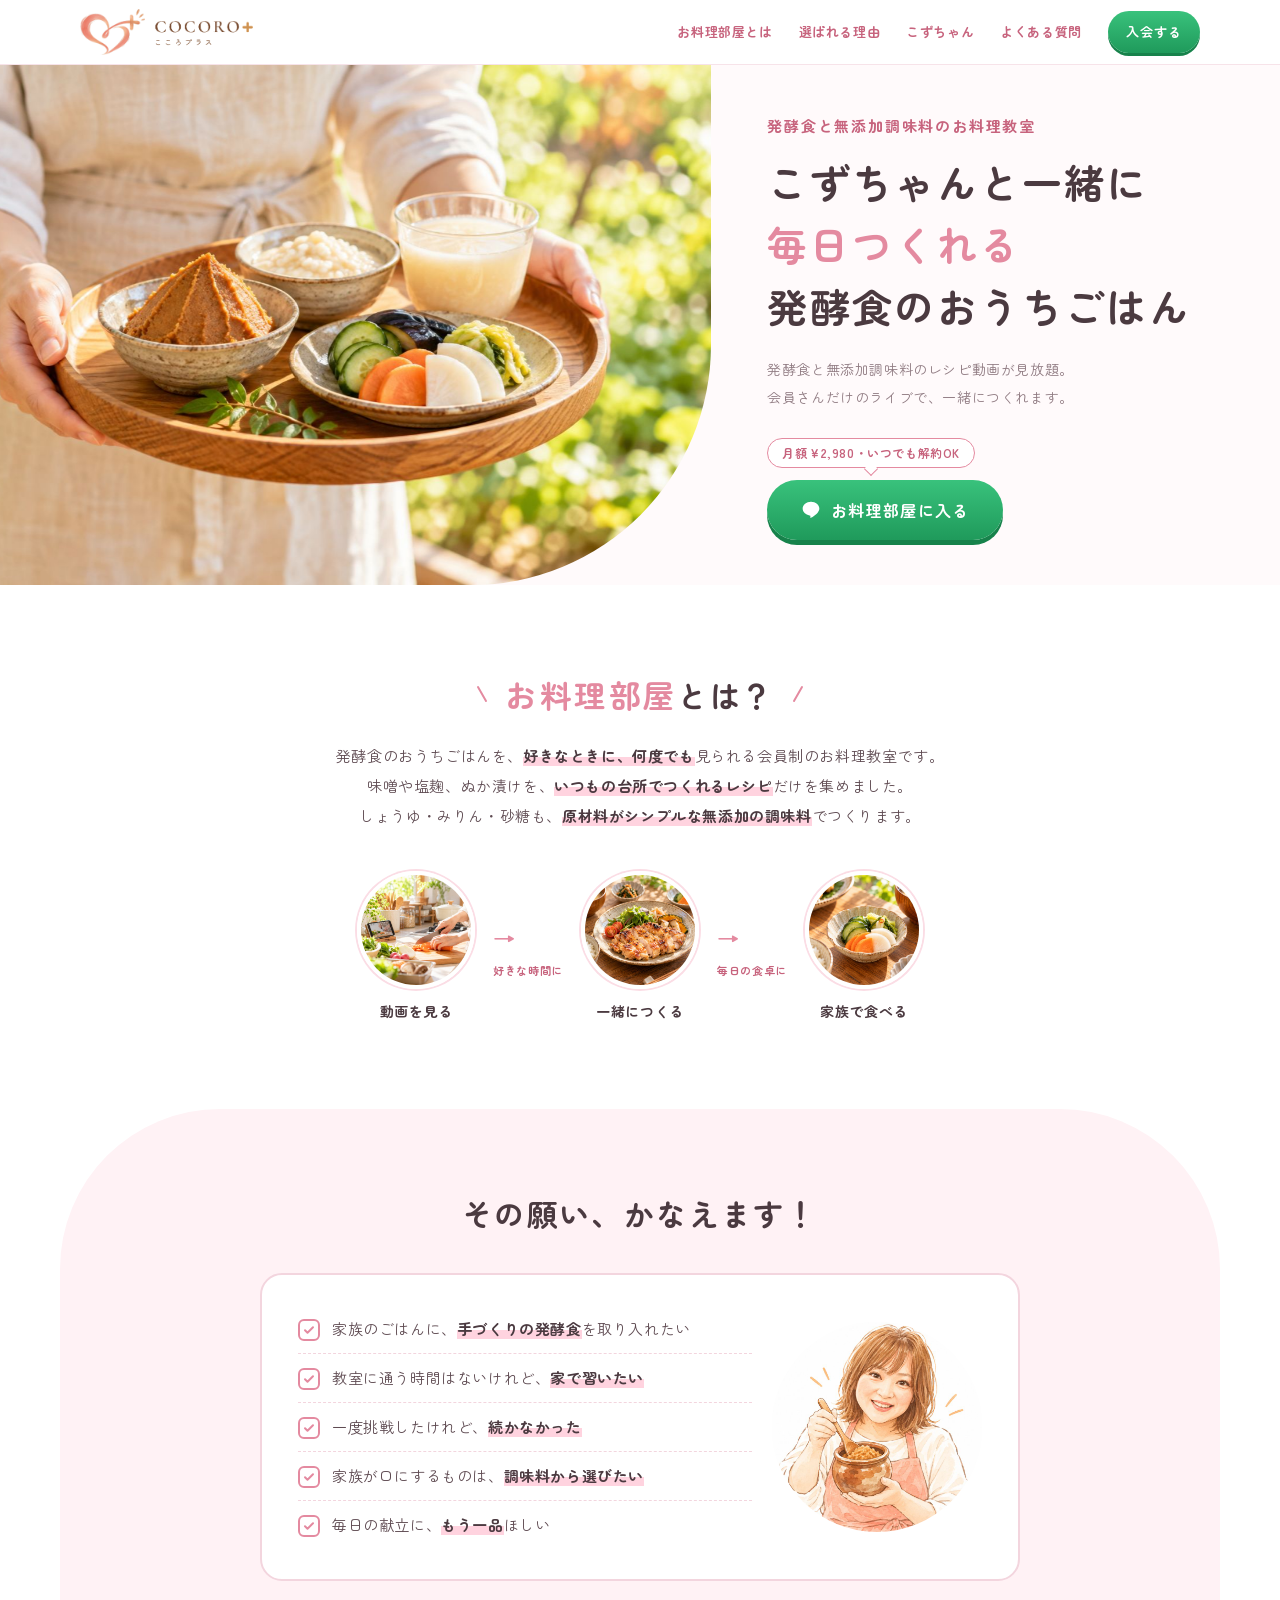
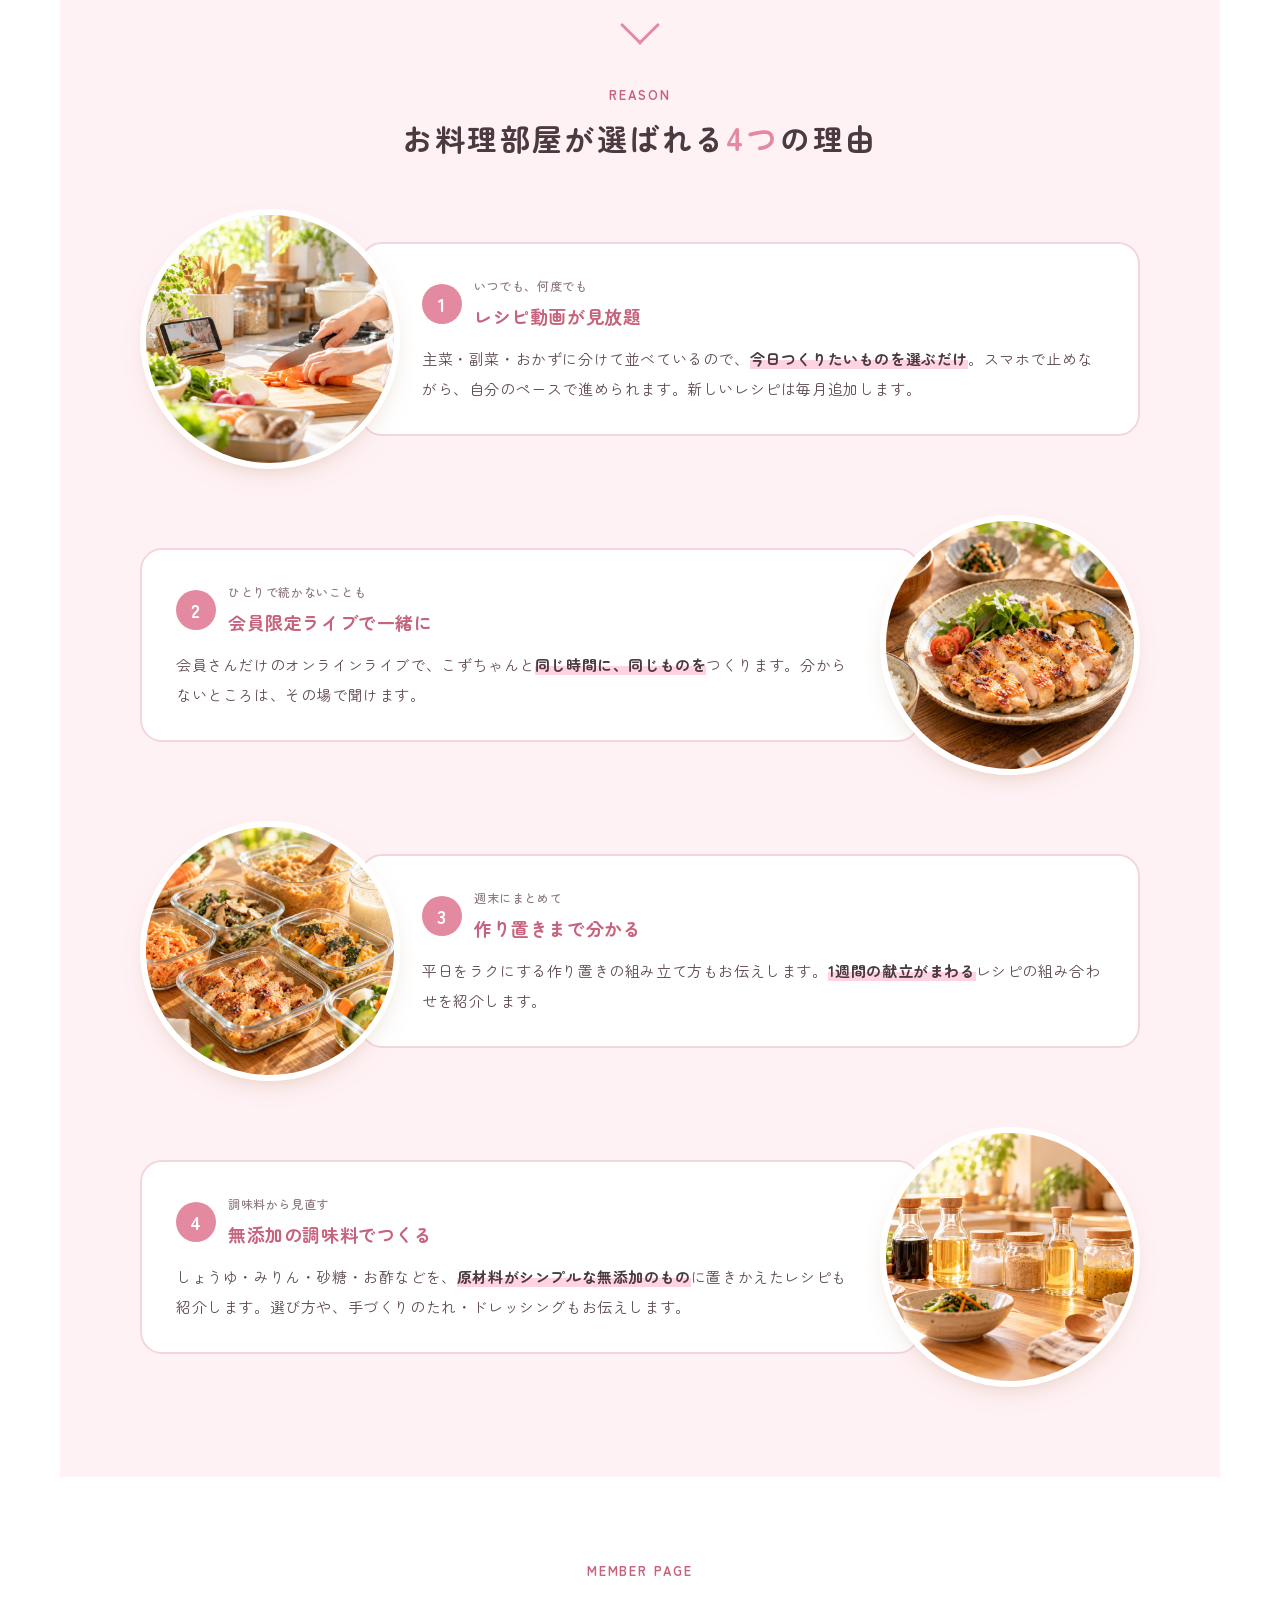
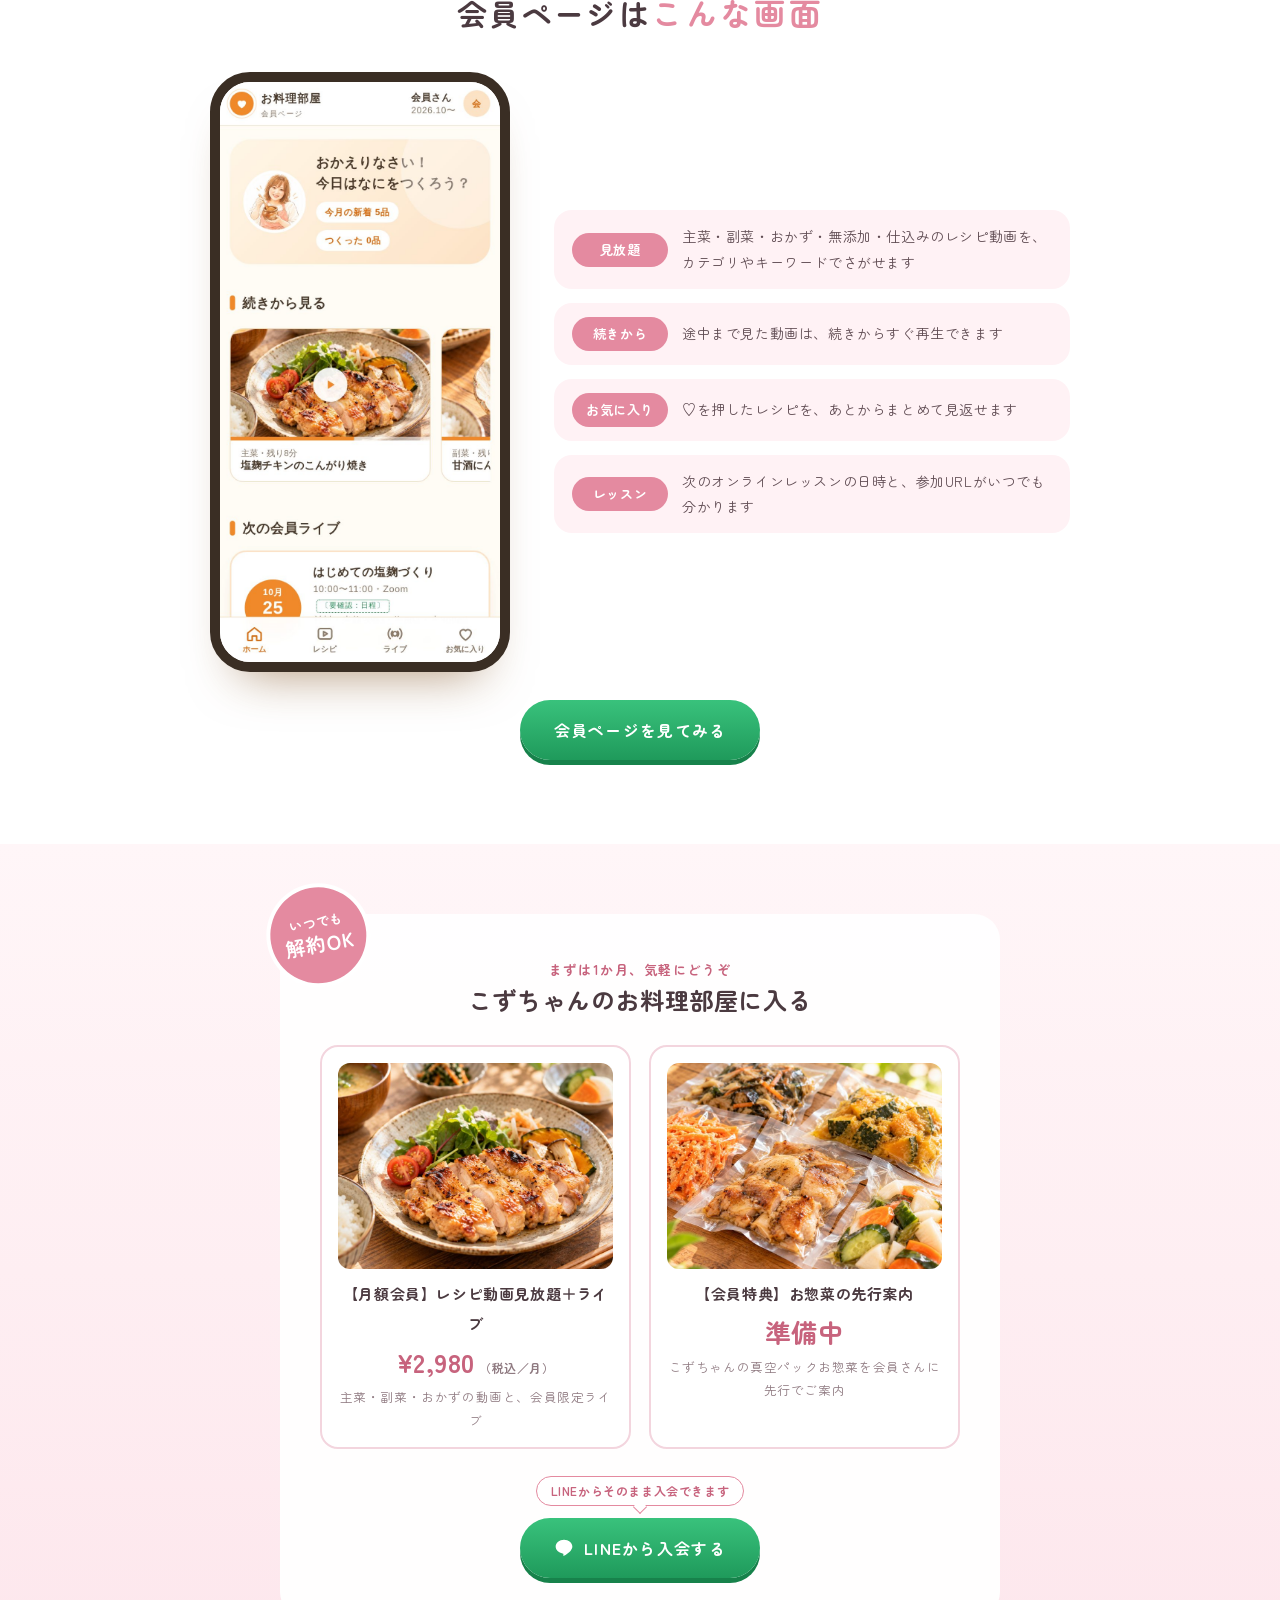
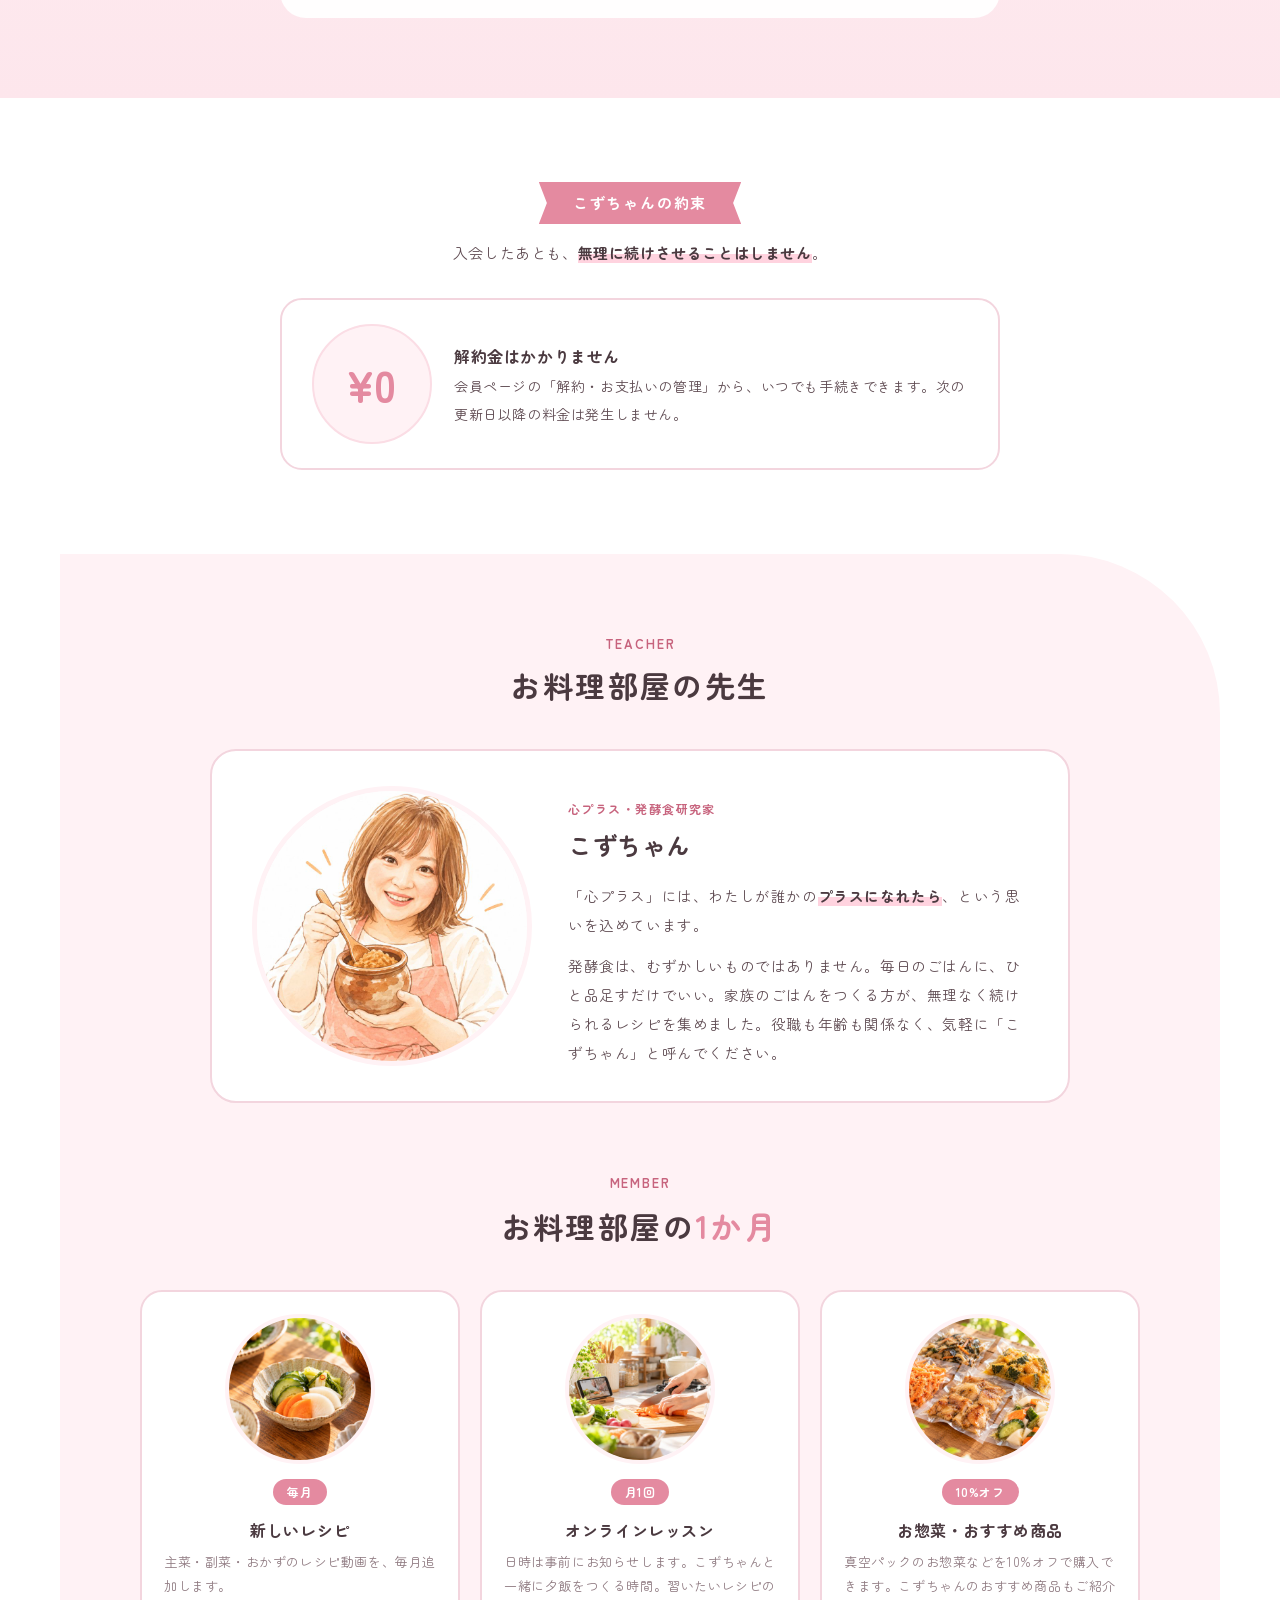
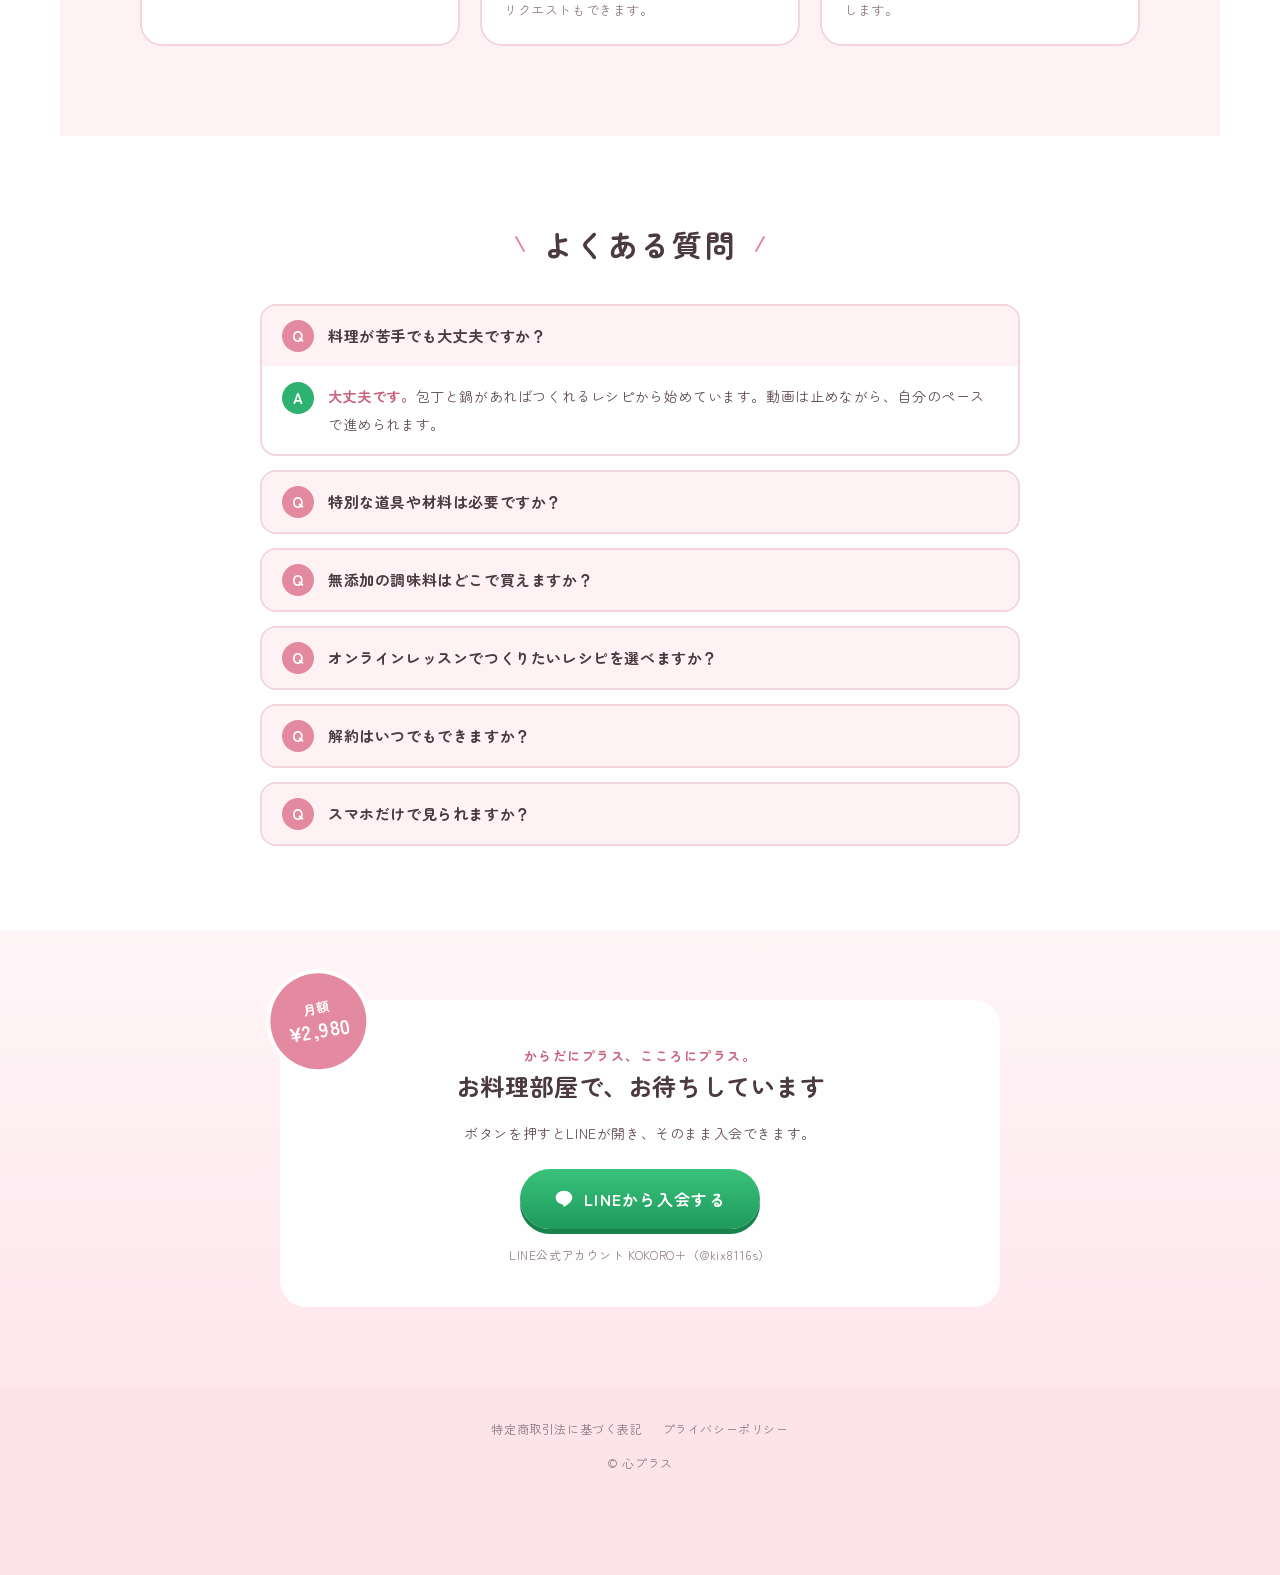
==== commit 07e5d2ab: "Add files via upload" ====
--- a/kokoro-lp/index.html
+++ b/kokoro-lp/index.html
@@ -4,7 +4,9 @@
 <meta charset="utf-8">
 <meta name="viewport" content="width=device-width, initial-scale=1">
 <title>こずちゃんのお料理部屋｜発酵食と無添加調味料のオンライン料理教室・月額制｜心プラス（石川）</title>
-<meta name="description" content="こずちゃんと一緒に、毎日つくれる発酵食と無添加調味料のおうちごはん。主菜・副菜・おかずのレシピ動画見放題と会員限定ライブ。月額2,980円・いつでも解約OK。">
+<link rel="icon" type="image/png" href="../img/favicon.png">
+<link rel="apple-touch-icon" href="../img/apple-touch-icon.png">
+<meta name="description" content="こずちゃんと一緒に、毎日つくれる発酵食と無添加調味料のおうちごはん。主菜・副菜・おかずのレシピ動画見放題、月1回のオンラインレッスン、お惣菜10%オフ。月額2,980円・いつでも解約OK。">
 <meta name="robots" content="noindex,nofollow">
 <meta name="theme-color" content="#F0892A">
 <link rel="preconnect" href="https://fonts.googleapis.com">
@@ -28,7 +30,7 @@
 
 <header class="hd">
   <div class="w">
-    <a class="logo" href="#top"><i><svg width="20" height="20" viewBox="0 0 24 24" fill="#fff" aria-hidden="true"><path d="M12 20.5s-7.5-4.4-7.5-10A4.3 4.3 0 0 1 12 8a4.3 4.3 0 0 1 7.5 2.5c0 5.6-7.5 10-7.5 10z"/></svg></i><span>こずちゃんのお料理部屋<small>COCORO＋</small></span></a>
+    <a class="logo" href="#top"><img src="../img/logo.png" alt="COCORO＋ こころプラス" width="435" height="116"></a>
     <nav class="nav">
       <a href="#about">お料理部屋とは</a>
       <a href="#reason">選ばれる理由</a>
@@ -128,7 +130,7 @@
         <li><b>見放題</b><span>主菜・副菜・おかず・無添加・仕込みのレシピ動画を、カテゴリやキーワードでさがせます</span></li>
         <li><b>続きから</b><span>途中まで見た動画は、続きからすぐ再生できます</span></li>
         <li><b>お気に入り</b><span>♡を押したレシピを、あとからまとめて見返せます</span></li>
-        <li><b>ライブ</b><span>次の会員ライブの日時と、参加URLがいつでも分かります</span></li>
+        <li><b>レッスン</b><span>次のオンラインレッスンの日時と、参加URLがいつでも分かります</span></li>
       </ul>
     </div>
     <div class="cta-wrap" style="margin-top:28px"><a class="btn" href="member.html">会員ページを見てみる</a></div>
@@ -151,7 +153,7 @@
           <img src="img/deli.jpg" alt="真空パックのお惣菜" loading="lazy">
           <h4>【会員特典】お惣菜の先行案内</h4>
           <p class="pr">準備中</p>
-          <p>こずちゃんの真空パックお惣菜を会員さんに先行でご案内<span class="tbd">〔要確認〕</span></p>
+          <p>こずちゃんの真空パックお惣菜を会員さんに先行でご案内</p>
         </div>
       </div>
       <span class="bubble">LINEからそのまま入会できます</span><br>
@@ -187,8 +189,8 @@
       <h2 class="h2" style="margin-top:70px"><span class="h2-sm">MEMBER</span>お料理部屋の<span class="or">1か月</span></h2>
       <div class="month">
         <div class="mo"><img src="img/side.jpg" alt="ぬか漬けの副菜" loading="lazy"><span class="tg">毎月</span><h3>新しいレシピ</h3><p>主菜・副菜・おかずのレシピ動画を、毎月追加します。</p></div>
-        <div class="mo"><img src="img/online.jpg" alt="オンラインで料理する様子" loading="lazy"><span class="tg">会員限定</span><h3>オンラインライブ</h3><p>こずちゃんと一緒につくる時間。開催日はLINEでお知らせします。<span class="tbd">〔要確認：頻度〕</span></p></div>
-        <div class="mo"><img src="img/deli.jpg" alt="真空パックのお惣菜" loading="lazy"><span class="tg">先行案内</span><h3>お惣菜</h3><p>つくる時間がない日のために、真空パックのお惣菜を先行でご案内します。</p></div>
+        <div class="mo"><img src="img/online.jpg" alt="オンラインで料理する様子" loading="lazy"><span class="tg">月1回</span><h3>オンラインレッスン</h3><p>日時は事前にお知らせします。こずちゃんと一緒に夕飯をつくる時間。習いたいレシピのリクエストもできます。</p></div>
+        <div class="mo"><img src="img/deli.jpg" alt="真空パックのお惣菜" loading="lazy"><span class="tg">10%オフ</span><h3>お惣菜・おすすめ商品</h3><p>真空パックのお惣菜などを10%オフで購入できます。こずちゃんのおすすめ商品もご紹介します。</p></div>
       </div>
     </div>
   </div>
@@ -200,8 +202,8 @@
     <div class="faq">
       <details open><summary><span class="q">Q</span>料理が苦手でも大丈夫ですか？</summary><div class="a"><i>A</i><p><b>大丈夫です。</b>包丁と鍋があればつくれるレシピから始めています。動画は止めながら、自分のペースで進められます。</p></div></details>
       <details><summary><span class="q">Q</span>特別な道具や材料は必要ですか？</summary><div class="a"><i>A</i><p>基本はスーパーで手に入る材料と、ご家庭にある道具でつくれます。必要なものがあるレシピは、動画の最初にお伝えします。</p></div></details>
-      <details><summary><span class="q">Q</span>無添加の調味料はどこで買えますか？</summary><div class="a"><i>A</i><p>スーパーや通販で手に入るものを、レシピの中でご紹介します。<span class="tbd">〔要確認〕</span></p></div></details>
-      <details><summary><span class="q">Q</span>ライブに参加できない日は？</summary><div class="a"><i>A</i><p>ライブはアーカイブとして残しますので、あとから見られます。<span class="tbd">〔要確認〕</span></p></div></details>
+      <details><summary><span class="q">Q</span>無添加の調味料はどこで買えますか？</summary><div class="a"><i>A</i><p>スーパーや通販で手に入るものを、レシピの中でご紹介します。</p></div></details>
+      <details><summary><span class="q">Q</span>オンラインレッスンでつくりたいレシピを選べますか？</summary><div class="a"><i>A</i><p><b>リクエストできます。</b>習いたいレシピをLINEで送ってください。レッスンの日時は事前にお知らせします。</p></div></details>
       <details><summary><span class="q">Q</span>解約はいつでもできますか？</summary><div class="a"><i>A</i><p><b>いつでもできます。</b>解約金はかからず、次の更新日以降の料金は発生しません。</p></div></details>
       <details><summary><span class="q">Q</span>スマホだけで見られますか？</summary><div class="a"><i>A</i><p>はい。LINEから会員ページを開くと、そのままスマホで動画を見られます。アプリのインストールは不要です。</p></div></details>
     </div>
--- a/theme.css
+++ b/theme.css
@@ -10,3 +10,7 @@
 .pgbar{background:linear-gradient(90deg,#E48AA0,#F7C3D1)!important}
 .js .mk{background-image:linear-gradient(transparent 58%,#FFD3DF 58%)!important}
 .cta-band{background-image:linear-gradient(180deg,#FFF6F8,#FDE6EC)!important}
+
+/* ロゴ画像 (2026-10-30) */
+.logo img{display:block;height:46px;width:auto}
+@media(max-width:820px){.logo img{height:36px}}
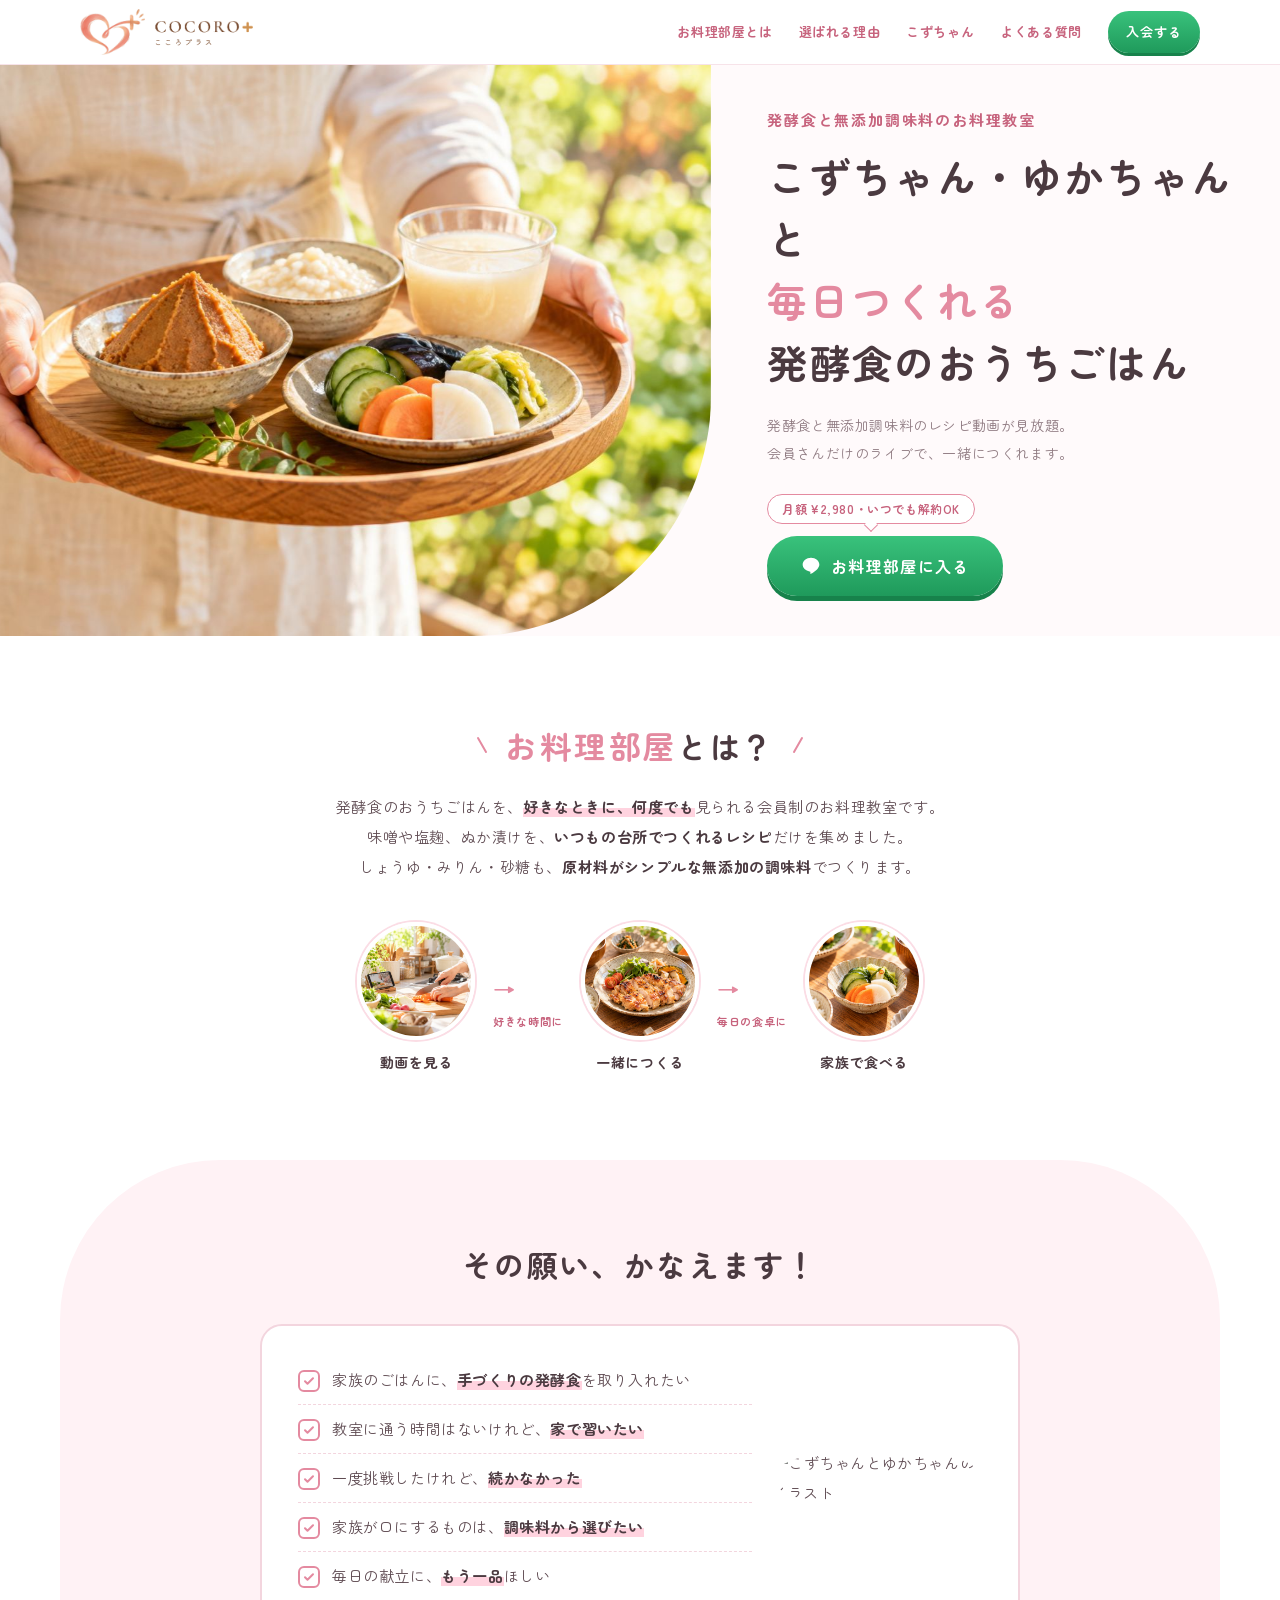
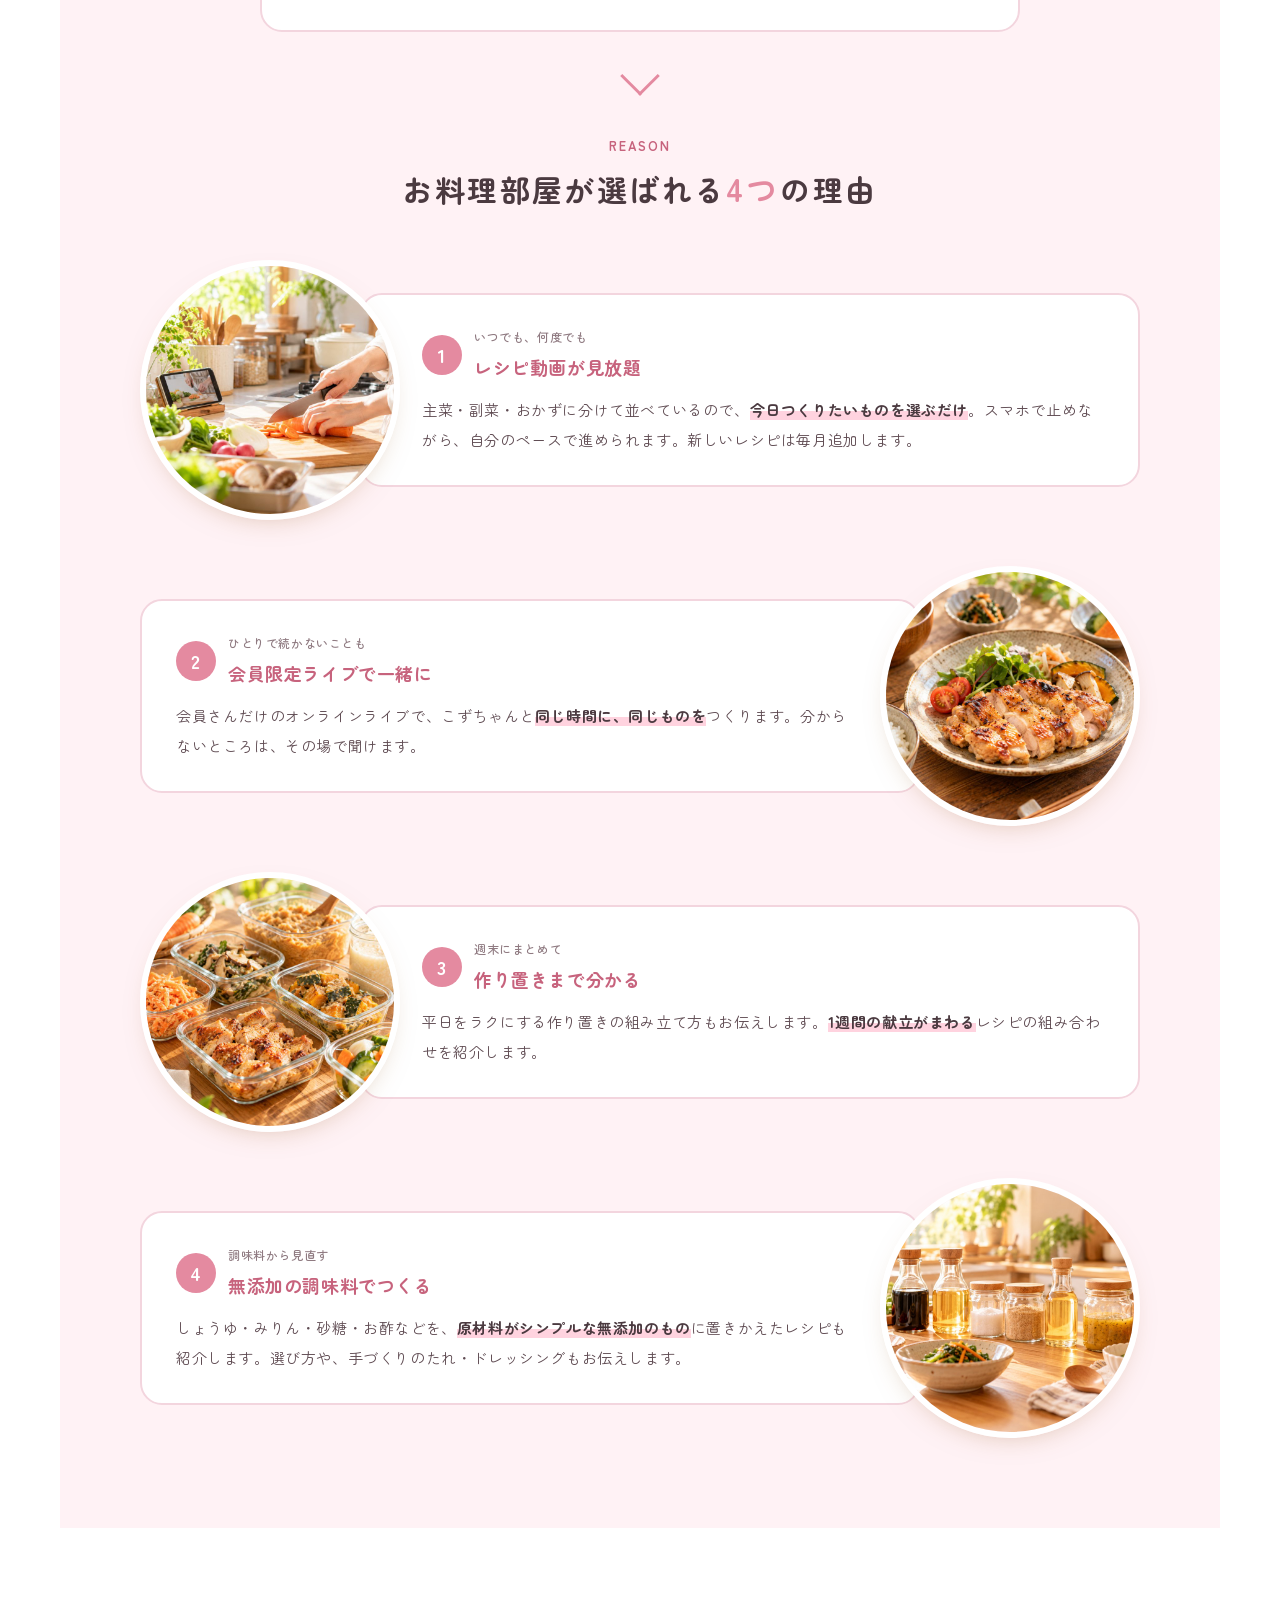
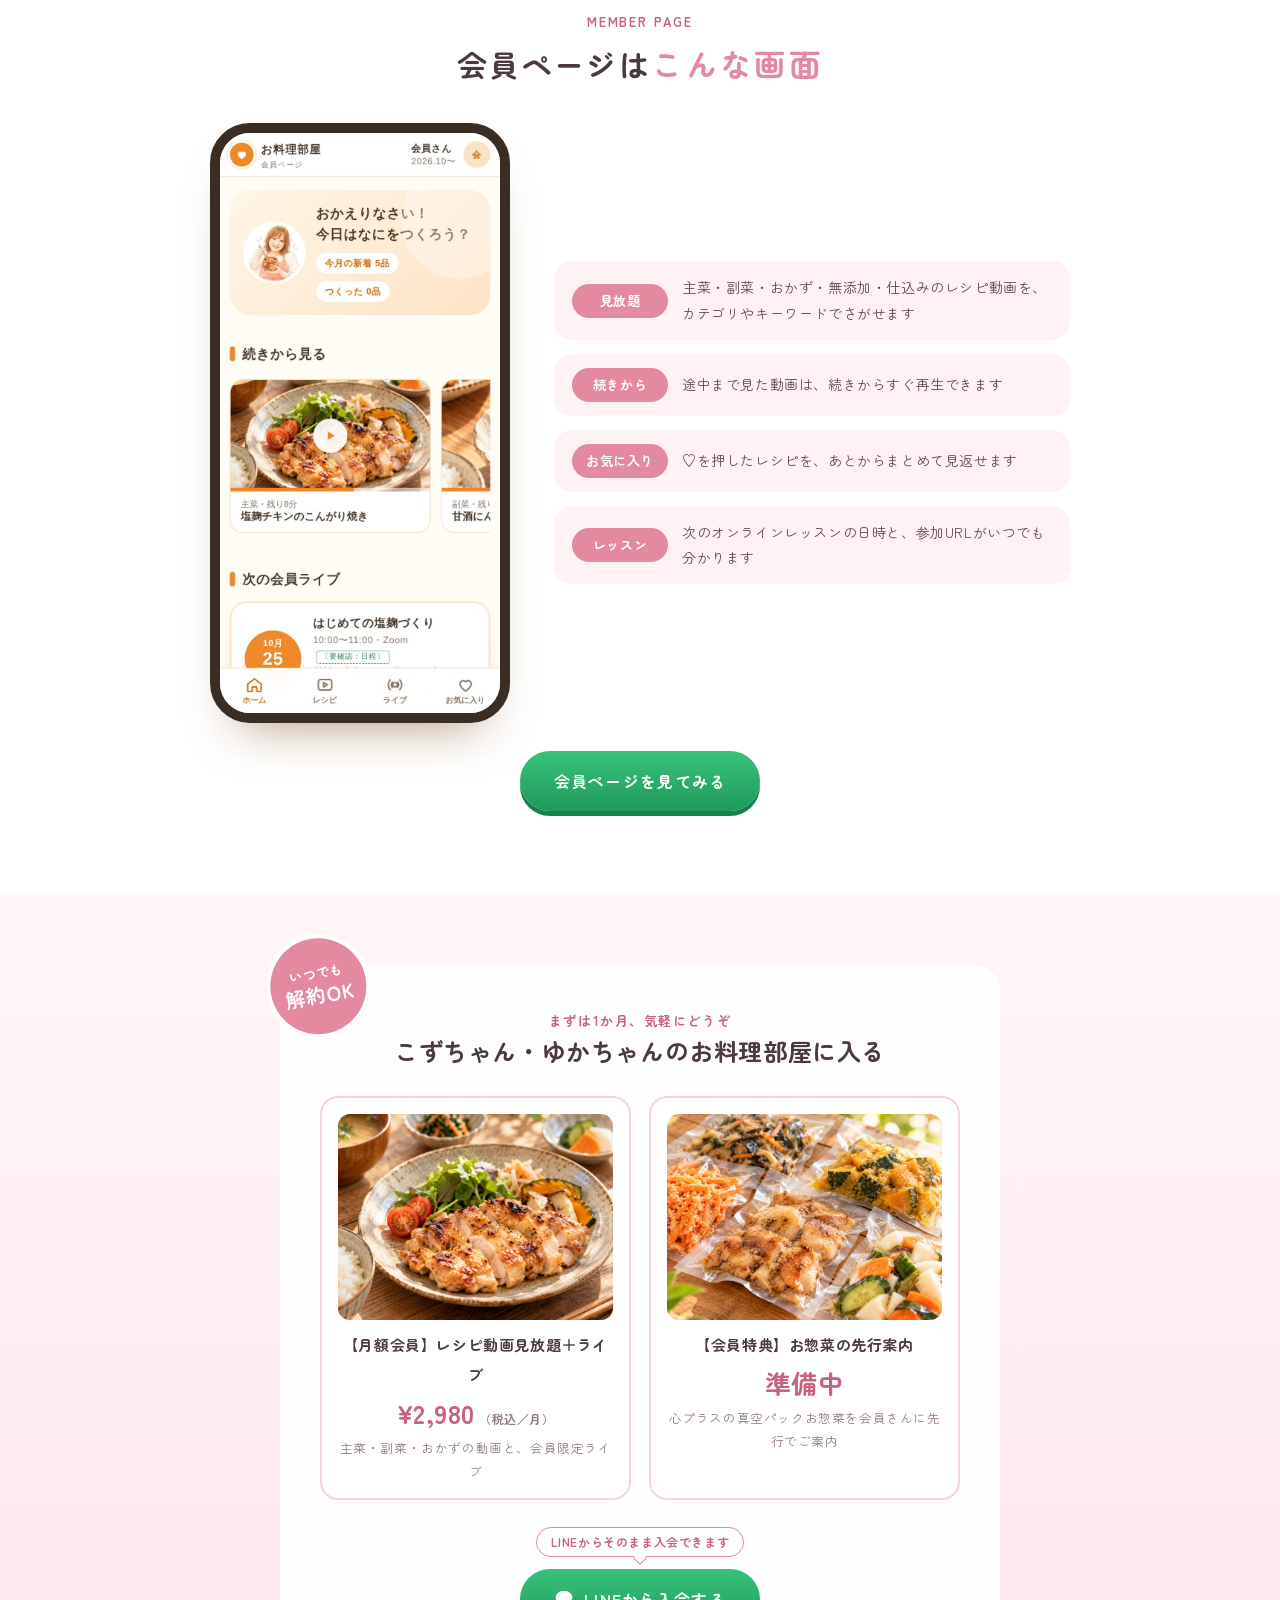
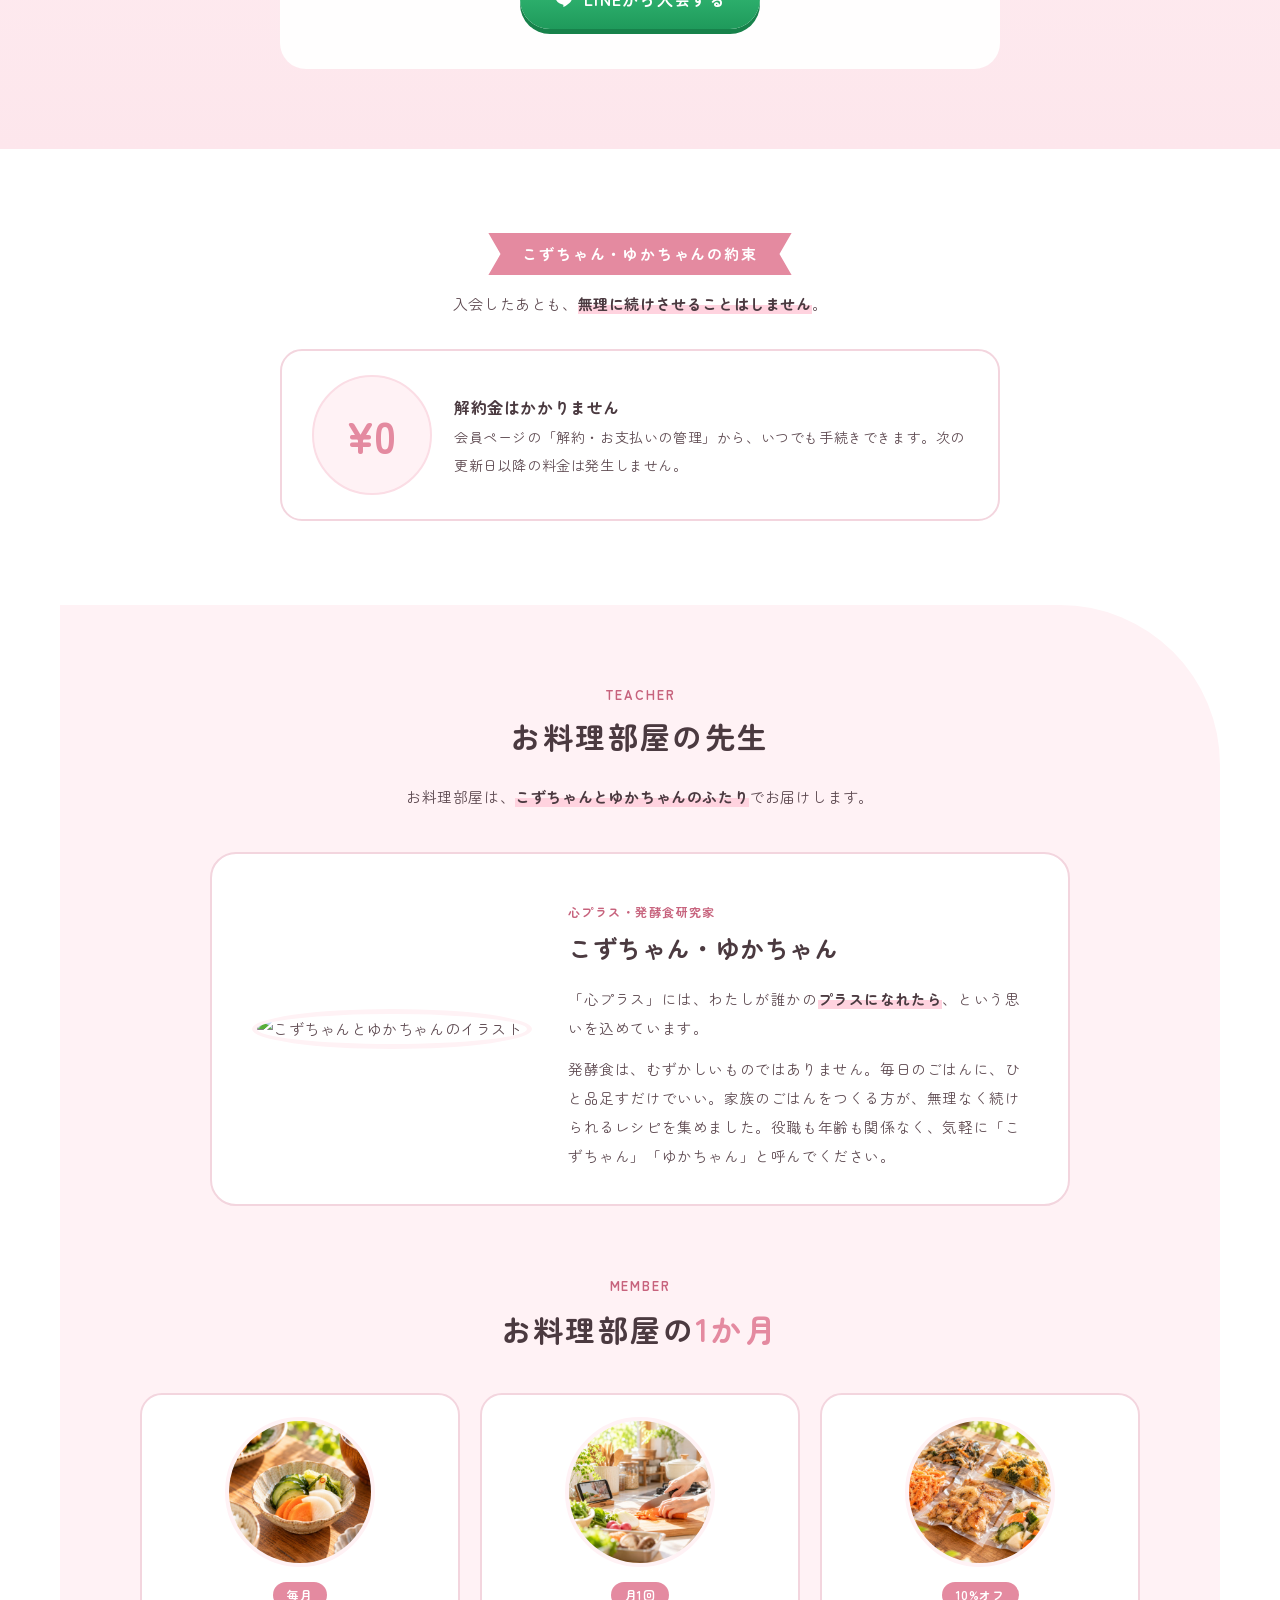
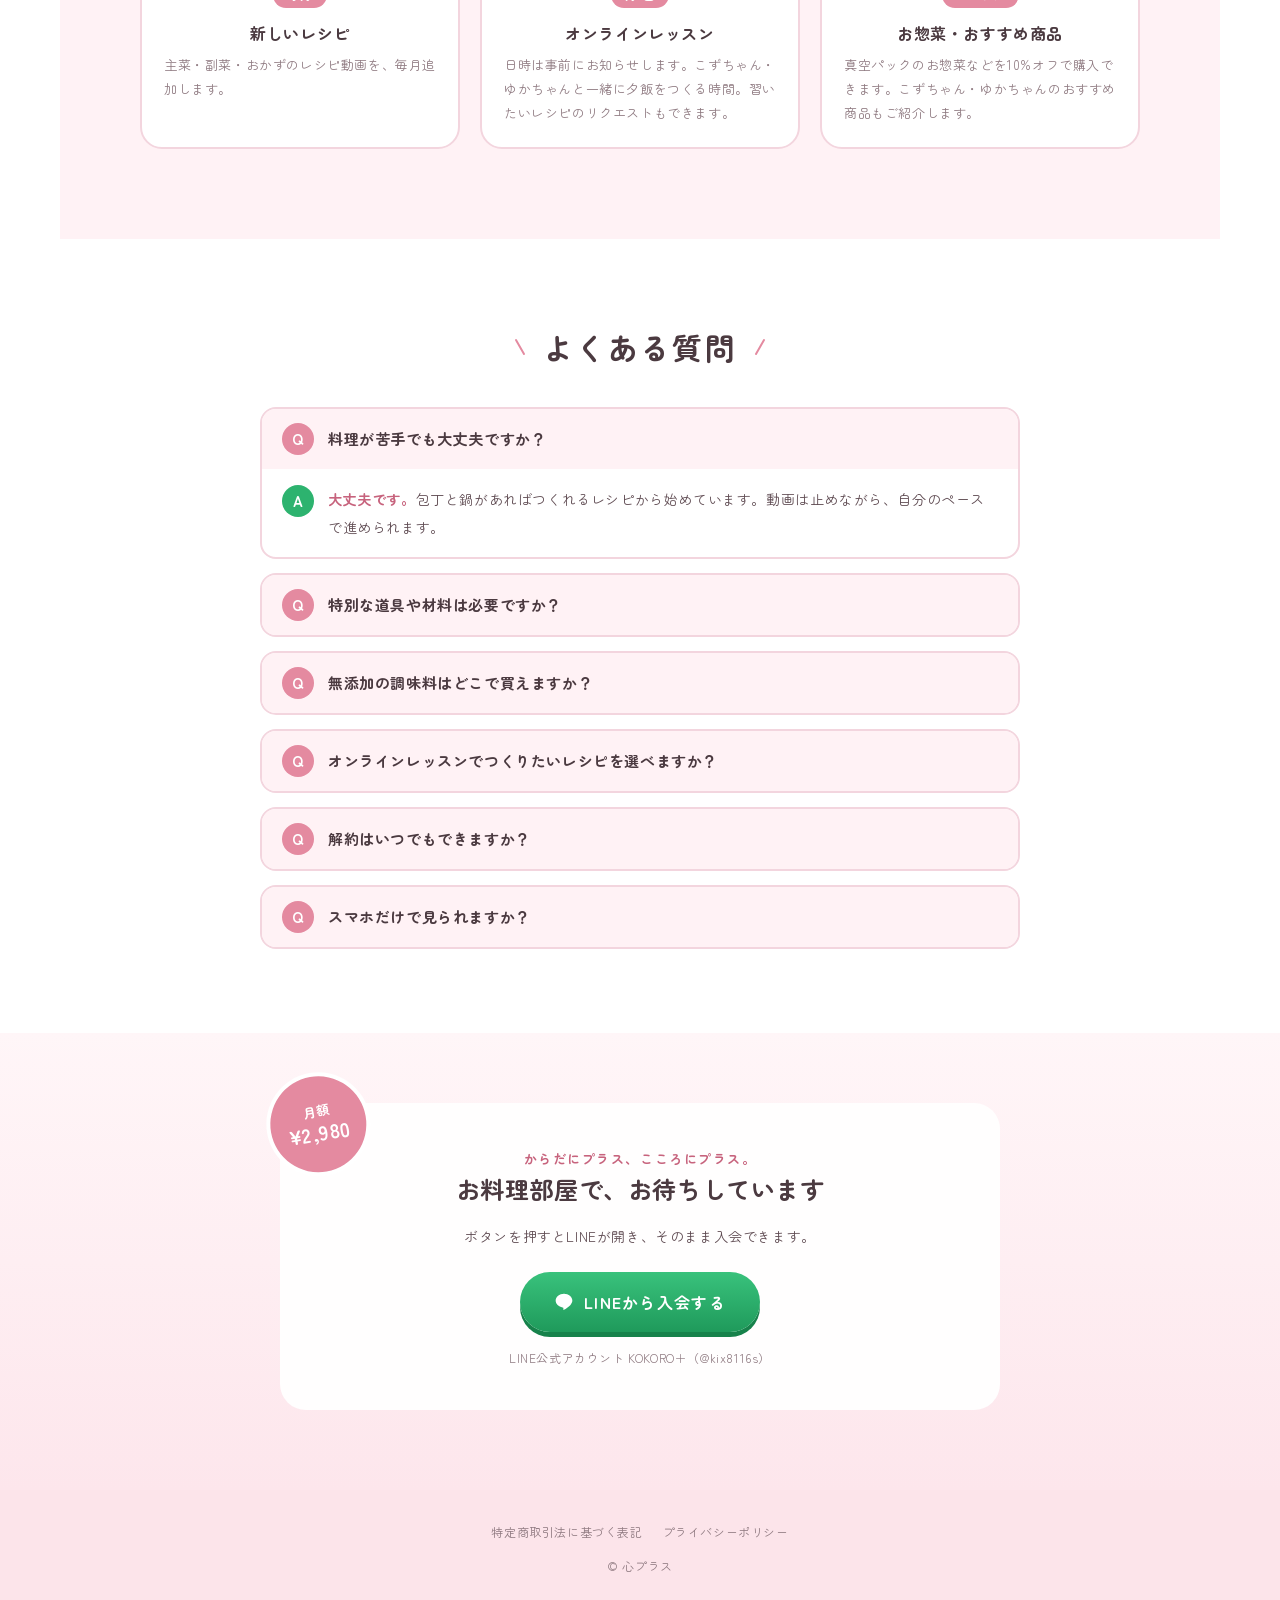
==== commit c1cddfa3: "Add files via upload" ====
--- a/kokoro-lp/index.html
+++ b/kokoro-lp/index.html
@@ -3,10 +3,10 @@
 <head>
 <meta charset="utf-8">
 <meta name="viewport" content="width=device-width, initial-scale=1">
-<title>こずちゃんのお料理部屋｜発酵食と無添加調味料のオンライン料理教室・月額制｜心プラス（石川）</title>
+<title>こずちゃん・ゆかちゃんのお料理部屋｜発酵食と無添加調味料のオンライン料理教室・月額制｜心プラス（石川）</title>
 <link rel="icon" type="image/png" href="../img/favicon.png">
 <link rel="apple-touch-icon" href="../img/apple-touch-icon.png">
-<meta name="description" content="こずちゃんと一緒に、毎日つくれる発酵食と無添加調味料のおうちごはん。主菜・副菜・おかずのレシピ動画見放題、月1回のオンラインレッスン、お惣菜10%オフ。月額2,980円・いつでも解約OK。">
+<meta name="description" content="こずちゃん・ゆかちゃんと一緒に、毎日つくれる発酵食と無添加調味料のおうちごはん。主菜・副菜・おかずのレシピ動画見放題、月1回のオンラインレッスン、お惣菜10%オフ。月額2,980円・いつでも解約OK。">
 <meta name="robots" content="noindex,nofollow">
 <meta name="theme-color" content="#F0892A">
 <link rel="preconnect" href="https://fonts.googleapis.com">
@@ -24,13 +24,13 @@
 .mlist span{font-size:14px;line-height:1.8}
 @media(max-width:760px){.mshow{grid-template-columns:1fr;gap:26px}.mphone{width:min(250px,70vw);margin:0 auto}.mlist li{grid-template-columns:84px 1fr;padding:12px 14px}}
 </style>
-<link rel="stylesheet" href="../theme.css">
+<link rel="stylesheet" href="../theme.css?v=1030">
 </head>
 <body>
 
 <header class="hd">
   <div class="w">
-    <a class="logo" href="#top"><img src="../img/logo.png" alt="COCORO＋ こころプラス" width="435" height="116"></a>
+    <a class="logo" href="#top"><img src="../img/logo.png" alt="COCORO＋ こころプラス" width="172" height="46"></a>
     <nav class="nav">
       <a href="#about">お料理部屋とは</a>
       <a href="#reason">選ばれる理由</a>
@@ -46,7 +46,7 @@
     <div class="hero-ph"><img src="img/hero.jpg" alt="味噌・麹・ぬか漬け・甘酒をのせたお盆" fetchpriority="high"></div>
     <div class="hero-tx">
       <p class="ey">発酵食と無添加調味料のお料理教室</p>
-      <h1>こずちゃんと一緒に<br><span>毎日つくれる</span><br>発酵食のおうちごはん</h1>
+      <h1>こずちゃん・ゆかちゃんと<br><span>毎日つくれる</span><br>発酵食のおうちごはん</h1>
       <p class="sub">発酵食と無添加調味料のレシピ動画が見放題。<br>会員さんだけのライブで、一緒につくれます。</p>
       <div class="cta-wrap" style="text-align:inherit">
         <span class="bubble">月額 ¥2,980・いつでも解約OK</span><br>
@@ -82,7 +82,7 @@
           <li><i><svg width="12" height="12" viewBox="0 0 24 24" fill="none" style="stroke:var(--orange)" stroke-width="4" stroke-linecap="round" stroke-linejoin="round"><path d="M4 12.5l5 5L20 6.5"/></svg></i><span>家族が口にするものは、<span class="mk">調味料から選びたい</span></span></li>
           <li><i><svg width="12" height="12" viewBox="0 0 24 24" fill="none" style="stroke:var(--orange)" stroke-width="4" stroke-linecap="round" stroke-linejoin="round"><path d="M4 12.5l5 5L20 6.5"/></svg></i><span>毎日の献立に、<span class="mk">もう一品</span>ほしい</span></li>
         </ul>
-        <img src="img/kozu.jpg" alt="味噌の壺を持つこずちゃんのイラスト" loading="lazy">
+        <img src="img/kozu-yuka.jpg" alt="こずちゃんとゆかちゃんのイラスト" loading="lazy">
       </div>
       <span class="chev" aria-hidden="true"></span>
 
@@ -141,7 +141,7 @@
   <div class="w">
     <div class="cta-box">
       <span class="badge"><span>いつでも<b>解約OK</b></span></span>
-      <h3><span class="s">まずは1か月、気軽にどうぞ</span>こずちゃんのお料理部屋に入る</h3>
+      <h3><span class="s">まずは1か月、気軽にどうぞ</span>こずちゃん・ゆかちゃんのお料理部屋に入る</h3>
       <div class="plans">
         <div class="plan">
           <img src="img/main.jpg" alt="レシピ動画の主菜" loading="lazy">
@@ -153,7 +153,7 @@
           <img src="img/deli.jpg" alt="真空パックのお惣菜" loading="lazy">
           <h4>【会員特典】お惣菜の先行案内</h4>
           <p class="pr">準備中</p>
-          <p>こずちゃんの真空パックお惣菜を会員さんに先行でご案内</p>
+          <p>心プラスの真空パックお惣菜を会員さんに先行でご案内</p>
         </div>
       </div>
       <span class="bubble">LINEからそのまま入会できます</span><br>
@@ -164,7 +164,7 @@
 
 <section class="sec">
   <div class="w">
-    <span class="ribbon">こずちゃんの約束</span>
+    <span class="ribbon">こずちゃん・ゆかちゃんの約束</span>
     <p class="lead" style="margin-top:6px">入会したあとも、<span class="mk">無理に続けさせることはしません</span>。</p>
     <div class="promise">
       <span class="ic">¥0</span>
@@ -177,20 +177,21 @@
   <div class="arch arch--r">
     <div class="w">
       <h2 class="h2" id="teacher"><span class="h2-sm">TEACHER</span>お料理部屋の先生</h2>
+      <p class="lead">お料理部屋は、<span class="mk">こずちゃんとゆかちゃんのふたり</span>でお届けします。</p>
       <div class="teacher">
-        <img src="img/kozu.jpg" alt="こずちゃんのイラスト" loading="lazy">
+        <img src="img/kozu-yuka.jpg" alt="こずちゃんとゆかちゃんのイラスト" loading="lazy">
         <div>
-          <p class="nm"><small>心プラス・発酵食研究家</small>こずちゃん</p>
+          <p class="nm"><small>心プラス・発酵食研究家</small>こずちゃん・ゆかちゃん</p>
           <p>「心プラス」には、わたしが誰かの<span class="mk">プラスになれたら</span>、という思いを込めています。</p>
-          <p>発酵食は、むずかしいものではありません。毎日のごはんに、ひと品足すだけでいい。家族のごはんをつくる方が、無理なく続けられるレシピを集めました。役職も年齢も関係なく、気軽に「こずちゃん」と呼んでください。</p>
+          <p>発酵食は、むずかしいものではありません。毎日のごはんに、ひと品足すだけでいい。家族のごはんをつくる方が、無理なく続けられるレシピを集めました。役職も年齢も関係なく、気軽に「こずちゃん」「ゆかちゃん」と呼んでください。</p>
         </div>
       </div>
 
       <h2 class="h2" style="margin-top:70px"><span class="h2-sm">MEMBER</span>お料理部屋の<span class="or">1か月</span></h2>
       <div class="month">
         <div class="mo"><img src="img/side.jpg" alt="ぬか漬けの副菜" loading="lazy"><span class="tg">毎月</span><h3>新しいレシピ</h3><p>主菜・副菜・おかずのレシピ動画を、毎月追加します。</p></div>
-        <div class="mo"><img src="img/online.jpg" alt="オンラインで料理する様子" loading="lazy"><span class="tg">月1回</span><h3>オンラインレッスン</h3><p>日時は事前にお知らせします。こずちゃんと一緒に夕飯をつくる時間。習いたいレシピのリクエストもできます。</p></div>
-        <div class="mo"><img src="img/deli.jpg" alt="真空パックのお惣菜" loading="lazy"><span class="tg">10%オフ</span><h3>お惣菜・おすすめ商品</h3><p>真空パックのお惣菜などを10%オフで購入できます。こずちゃんのおすすめ商品もご紹介します。</p></div>
+        <div class="mo"><img src="img/online.jpg" alt="オンラインで料理する様子" loading="lazy"><span class="tg">月1回</span><h3>オンラインレッスン</h3><p>日時は事前にお知らせします。こずちゃん・ゆかちゃんと一緒に夕飯をつくる時間。習いたいレシピのリクエストもできます。</p></div>
+        <div class="mo"><img src="img/deli.jpg" alt="真空パックのお惣菜" loading="lazy"><span class="tg">10%オフ</span><h3>お惣菜・おすすめ商品</h3><p>真空パックのお惣菜などを10%オフで購入できます。こずちゃん・ゆかちゃんのおすすめ商品もご紹介します。</p></div>
       </div>
     </div>
   </div>
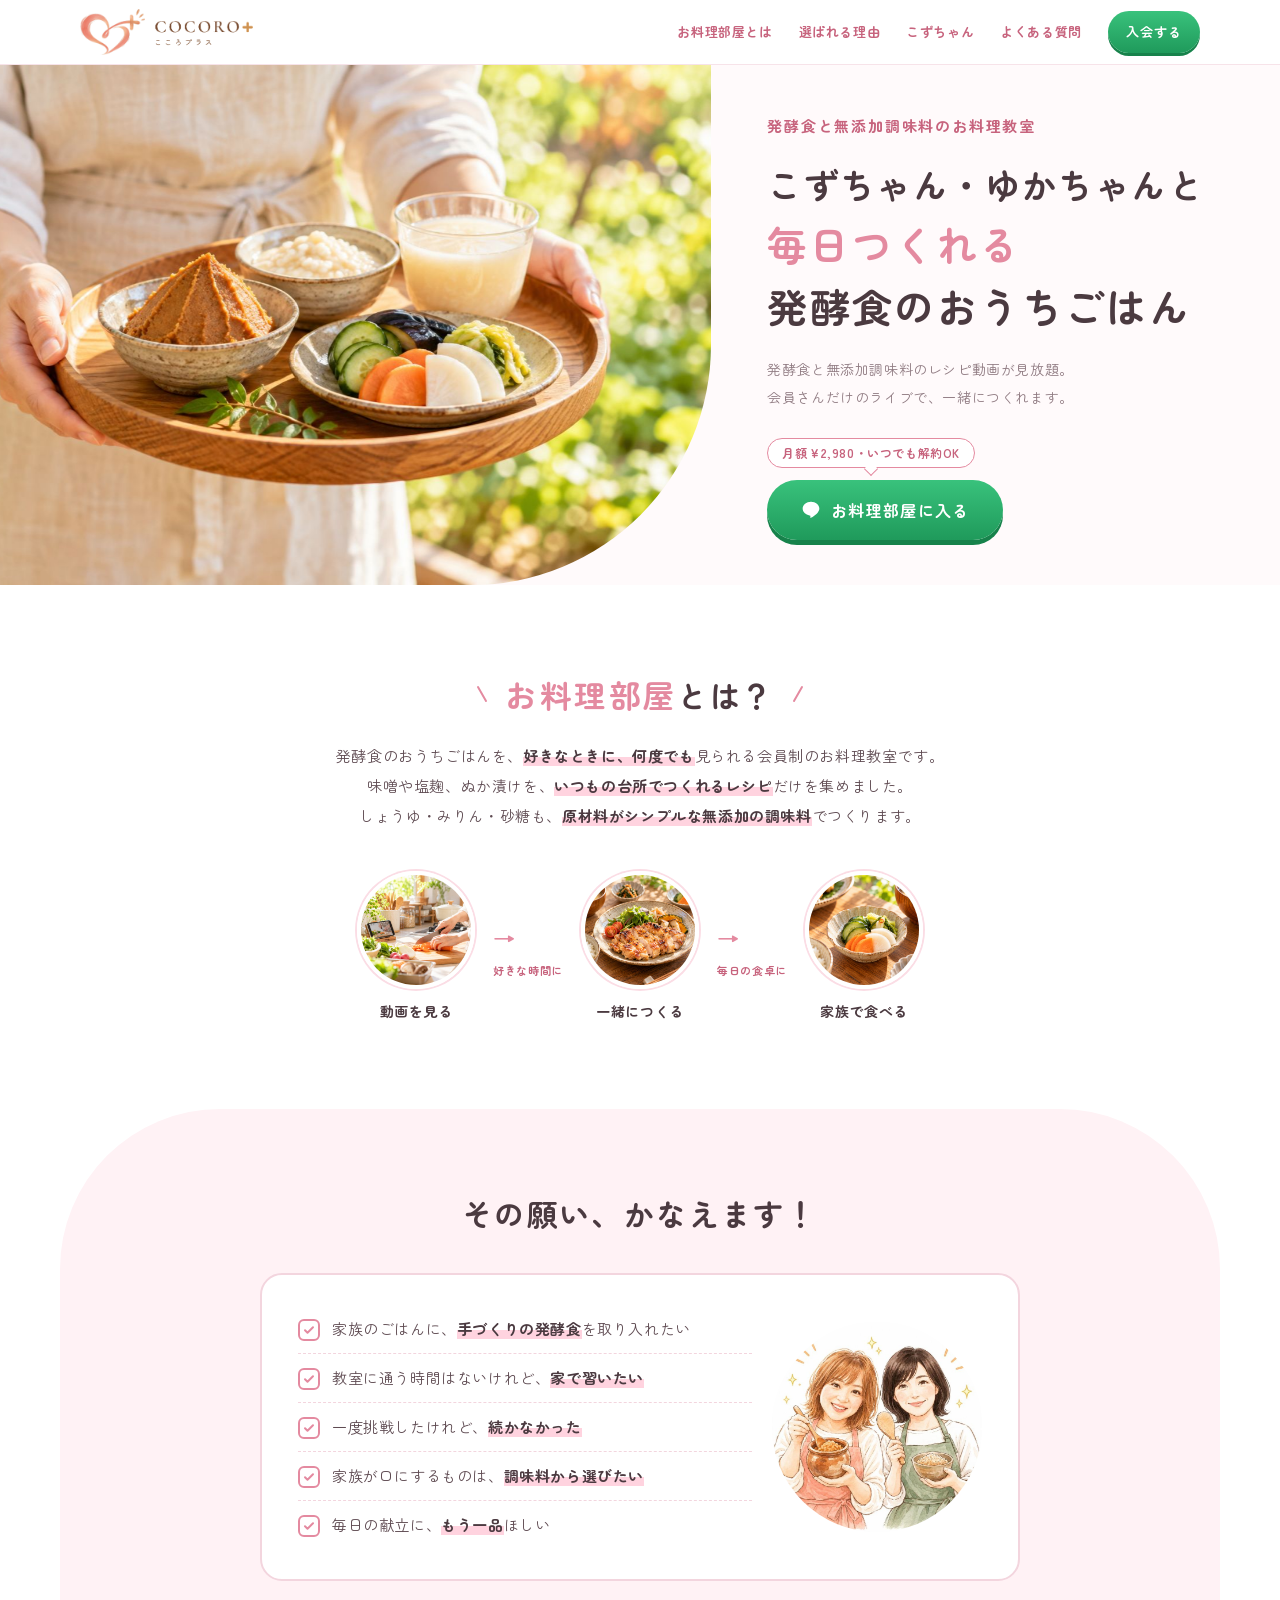
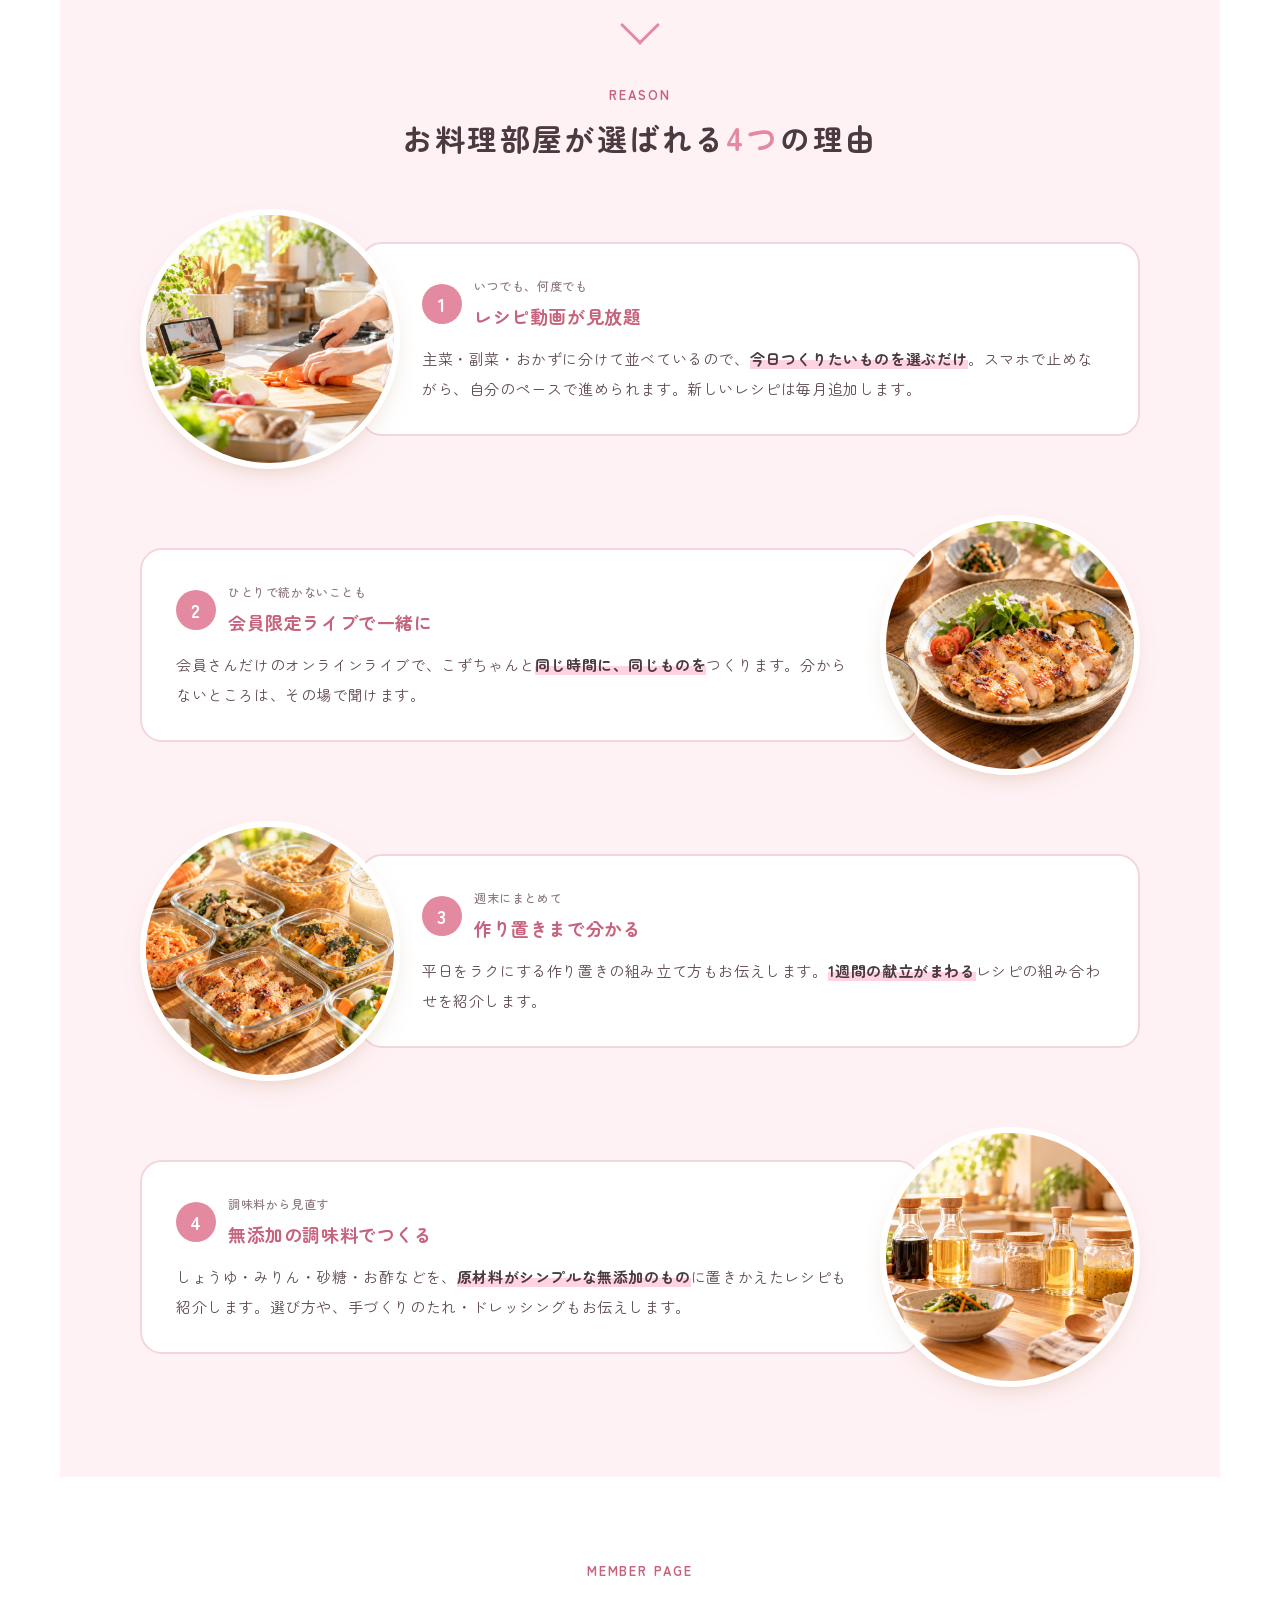
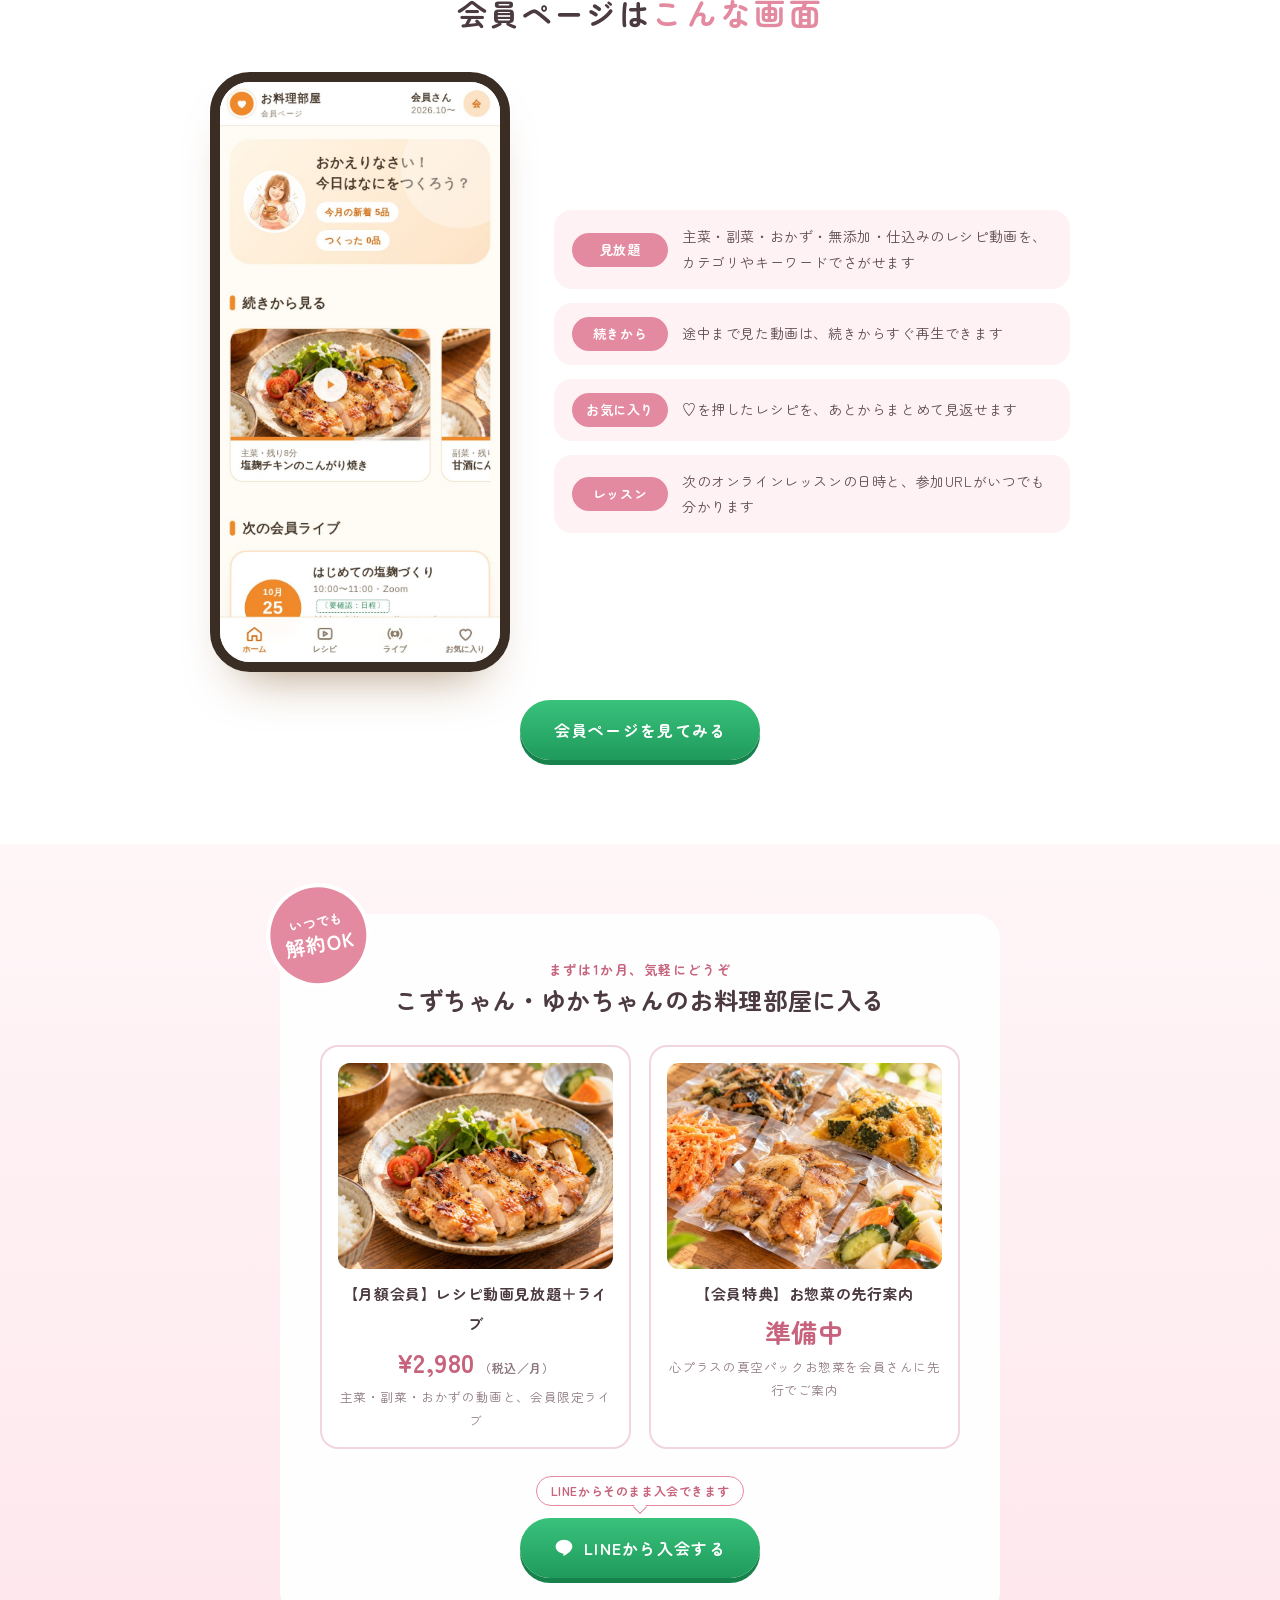
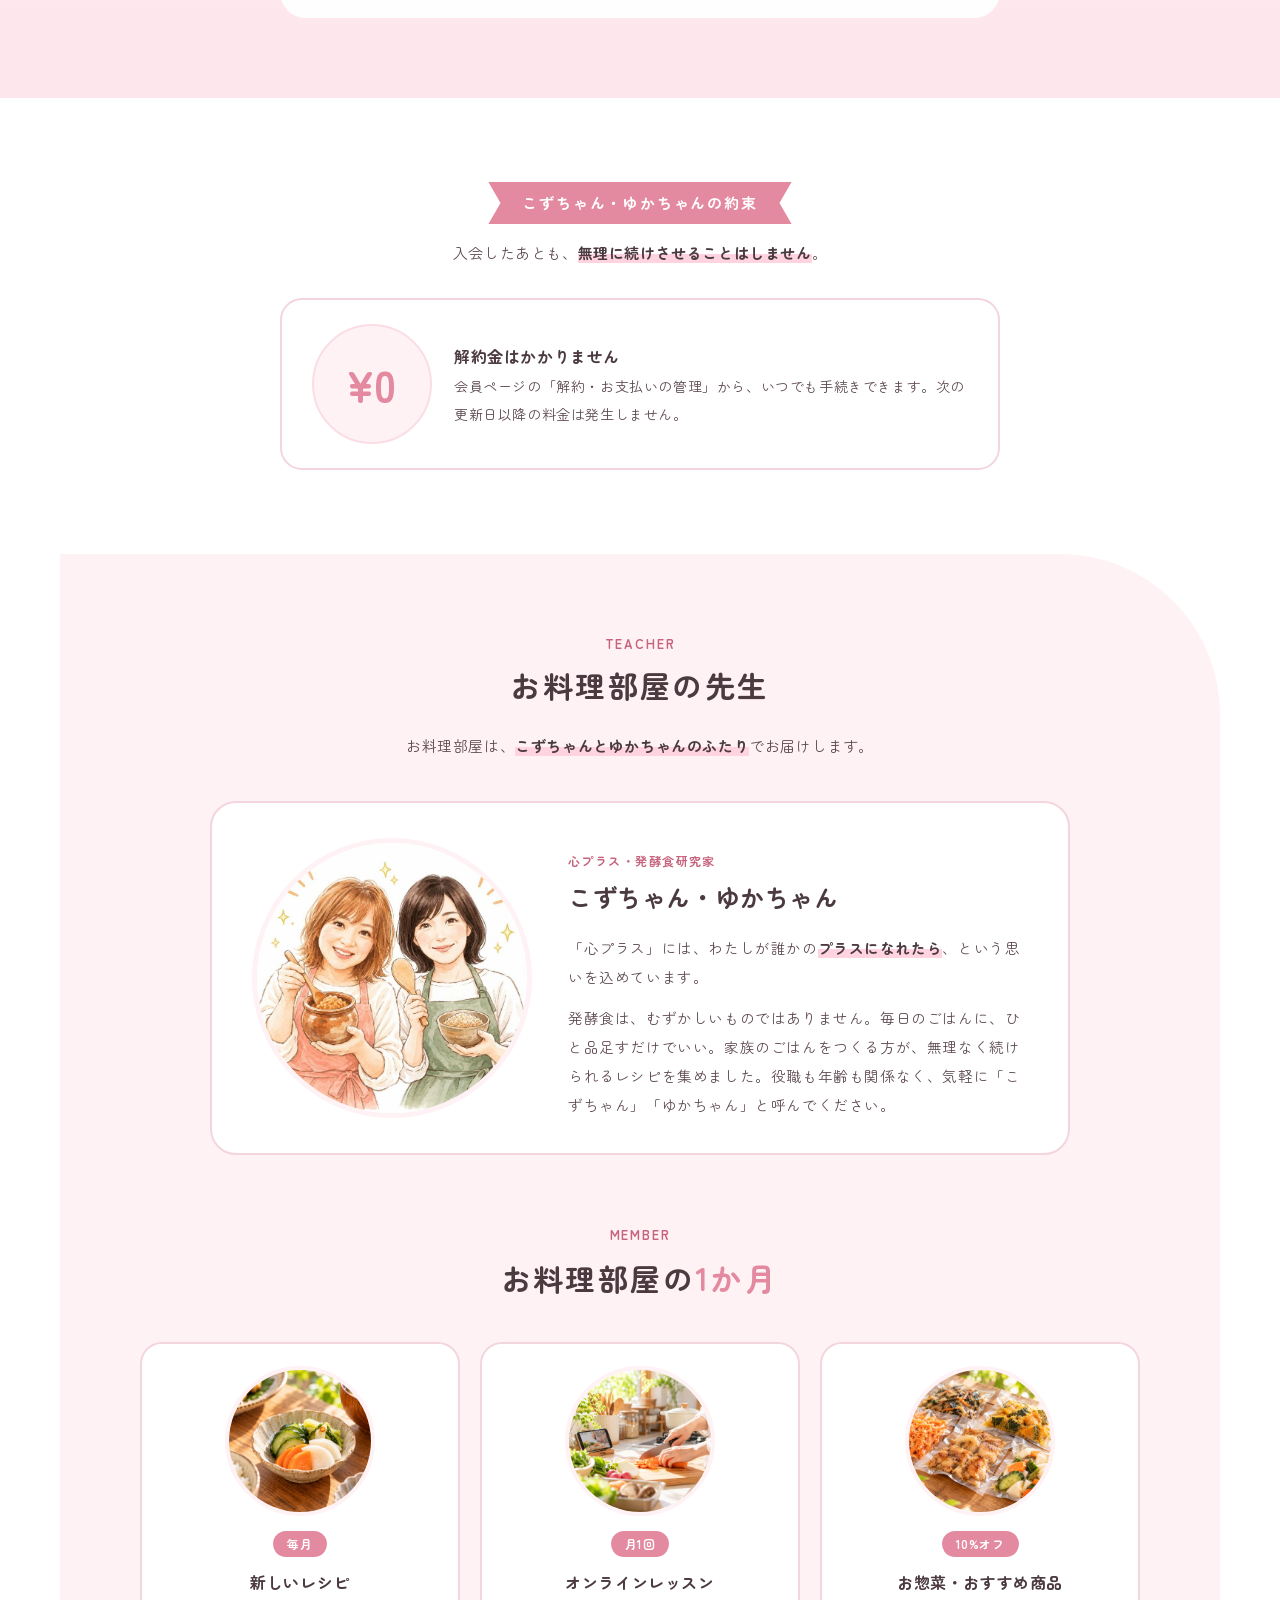
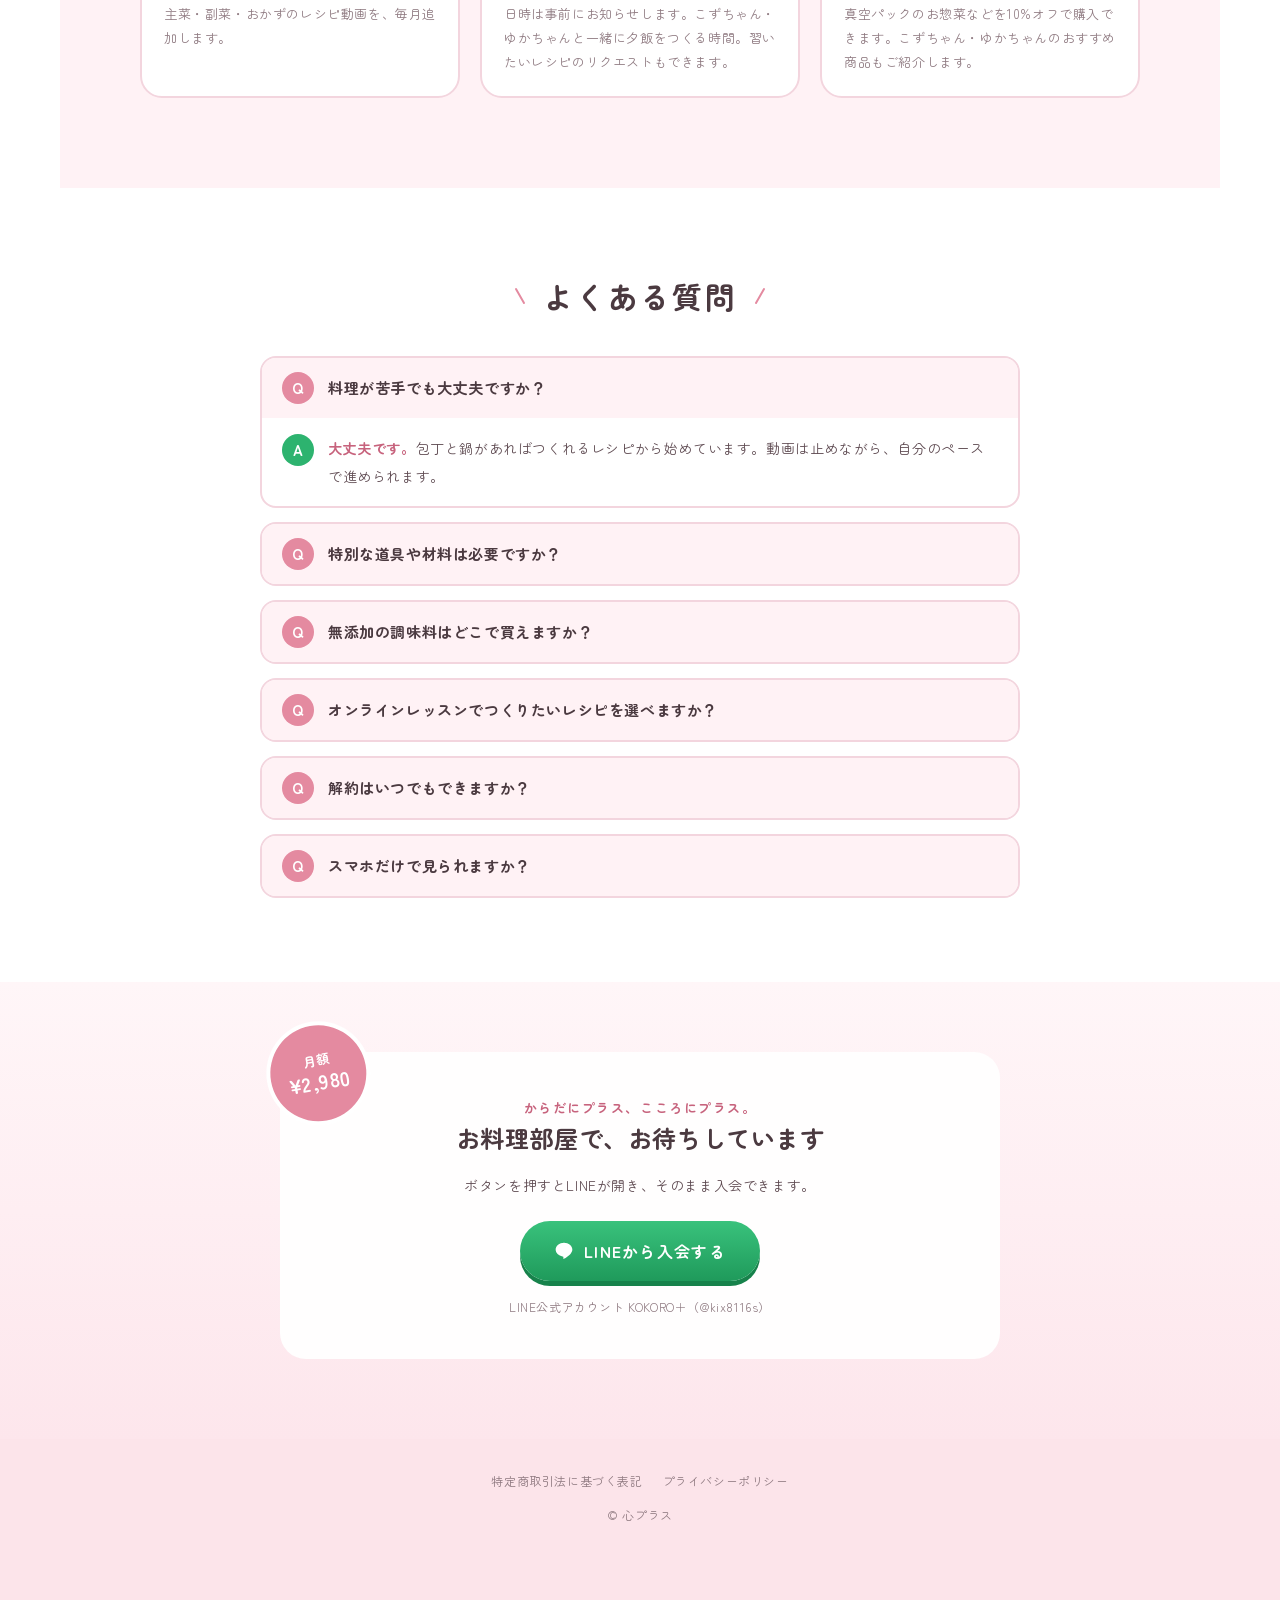
==== commit 627a9b9e: "Add files via upload" ====
--- a/kokoro-lp/index.html
+++ b/kokoro-lp/index.html
@@ -46,7 +46,7 @@
     <div class="hero-ph"><img src="img/hero.jpg" alt="味噌・麹・ぬか漬け・甘酒をのせたお盆" fetchpriority="high"></div>
     <div class="hero-tx">
       <p class="ey">発酵食と無添加調味料のお料理教室</p>
-      <h1>こずちゃん・ゆかちゃんと<br><span>毎日つくれる</span><br>発酵食のおうちごはん</h1>
+      <h1><b style="white-space:nowrap;font-size:.86em;font-weight:inherit;color:inherit">こずちゃん・ゆかちゃんと</b><br><span>毎日つくれる</span><br>発酵食のおうちごはん</h1>
       <p class="sub">発酵食と無添加調味料のレシピ動画が見放題。<br>会員さんだけのライブで、一緒につくれます。</p>
       <div class="cta-wrap" style="text-align:inherit">
         <span class="bubble">月額 ¥2,980・いつでも解約OK</span><br>
